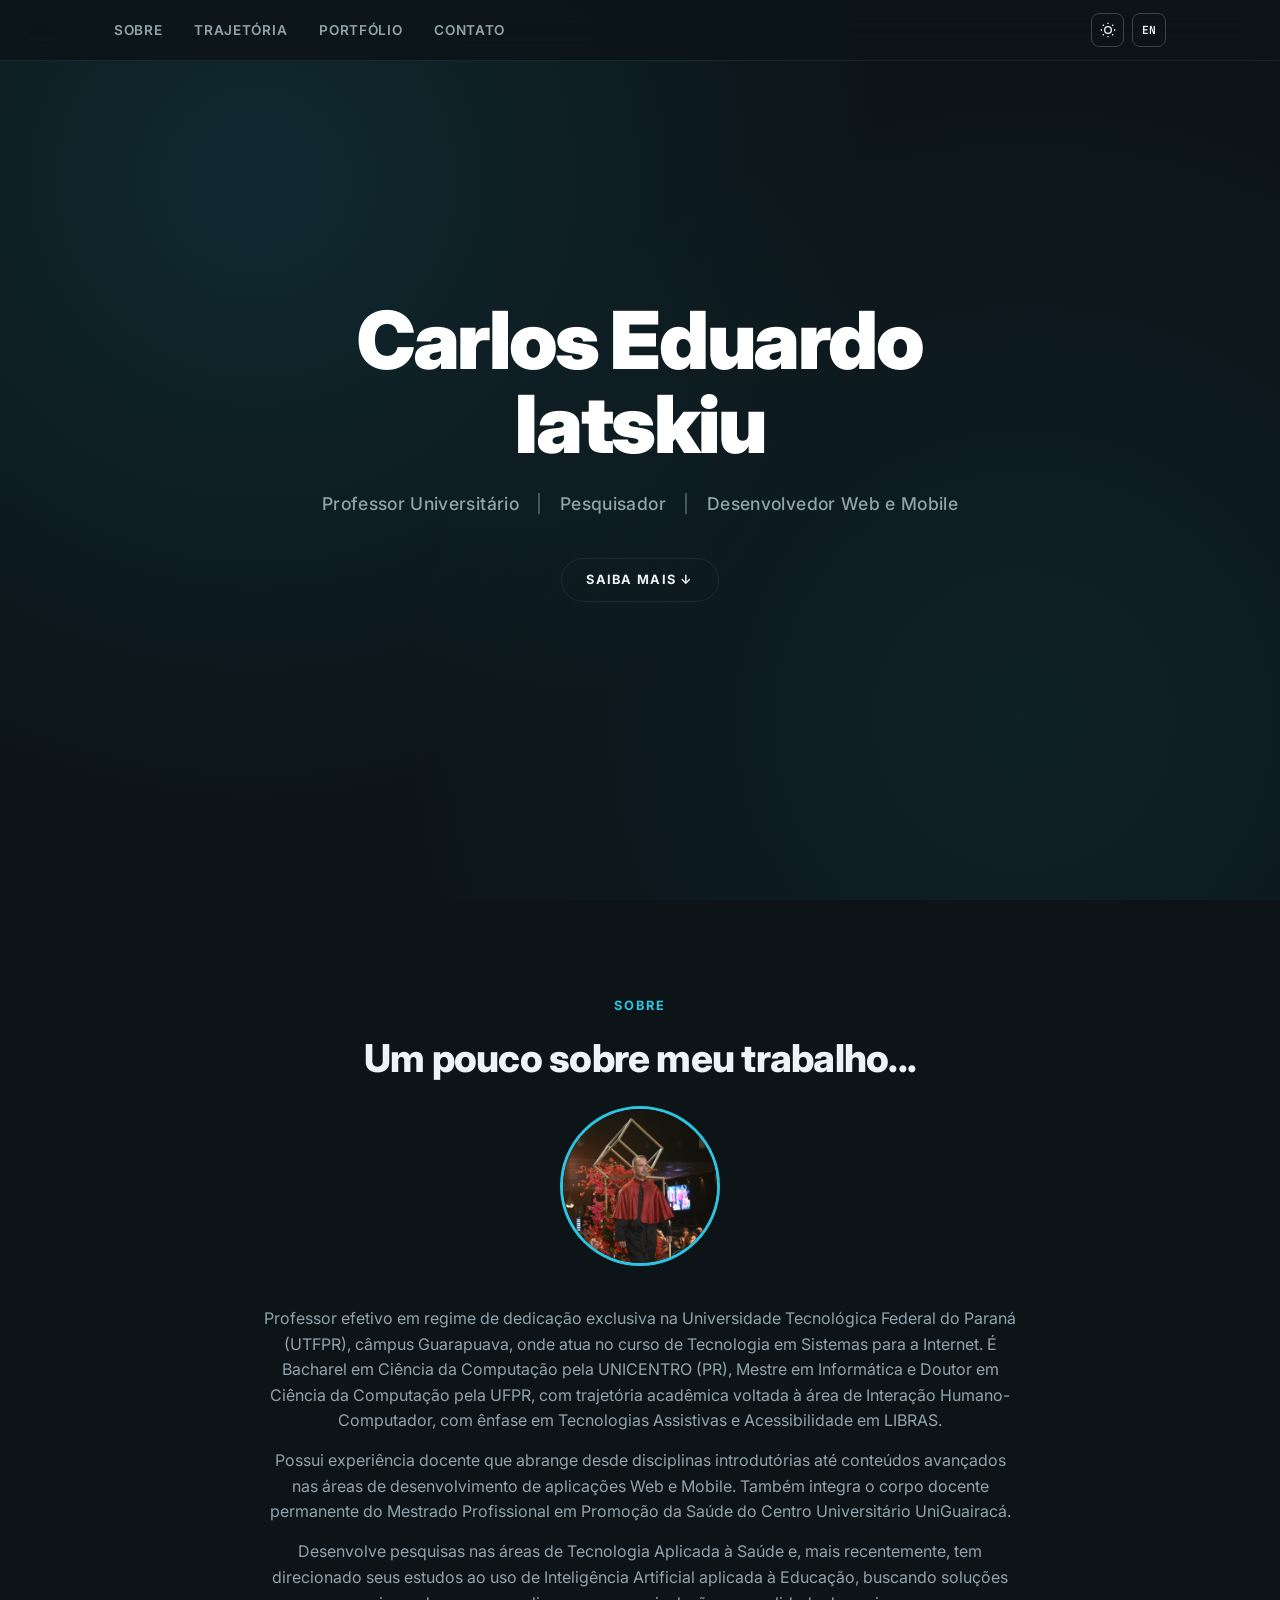
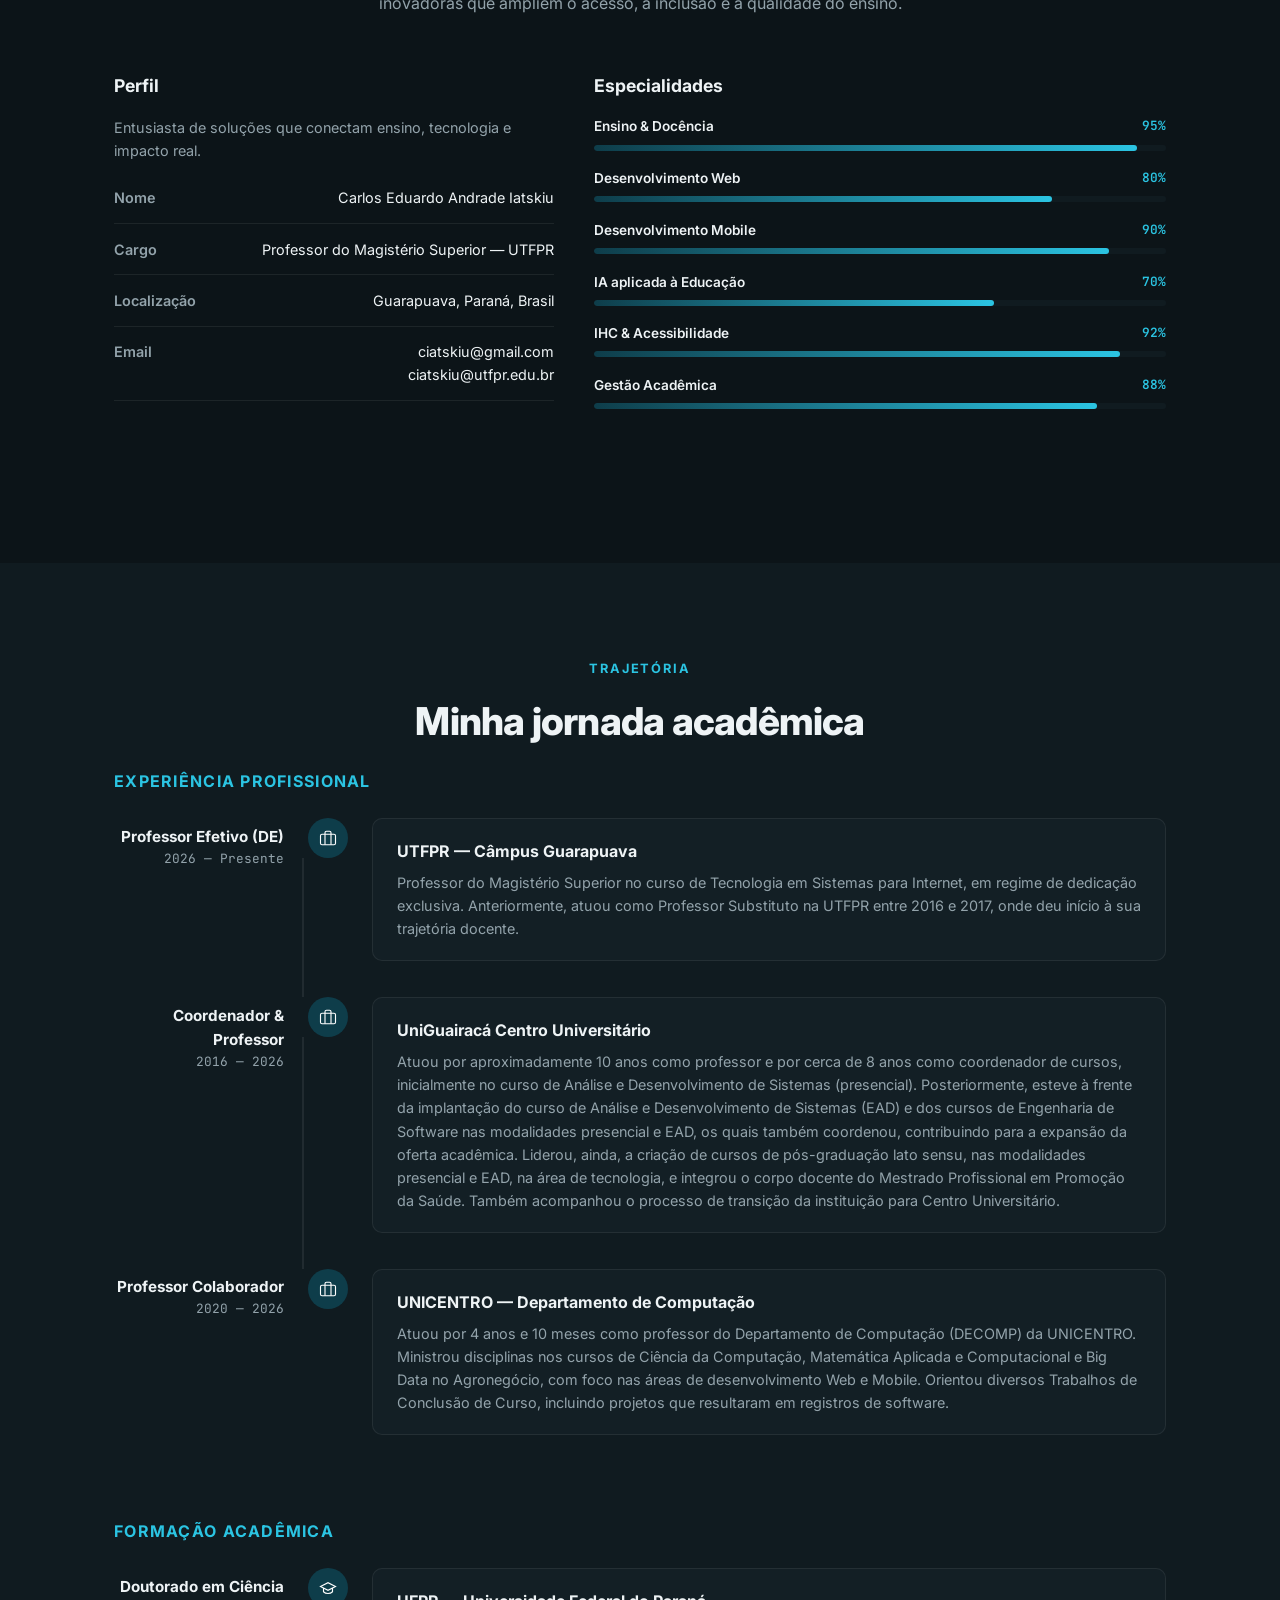
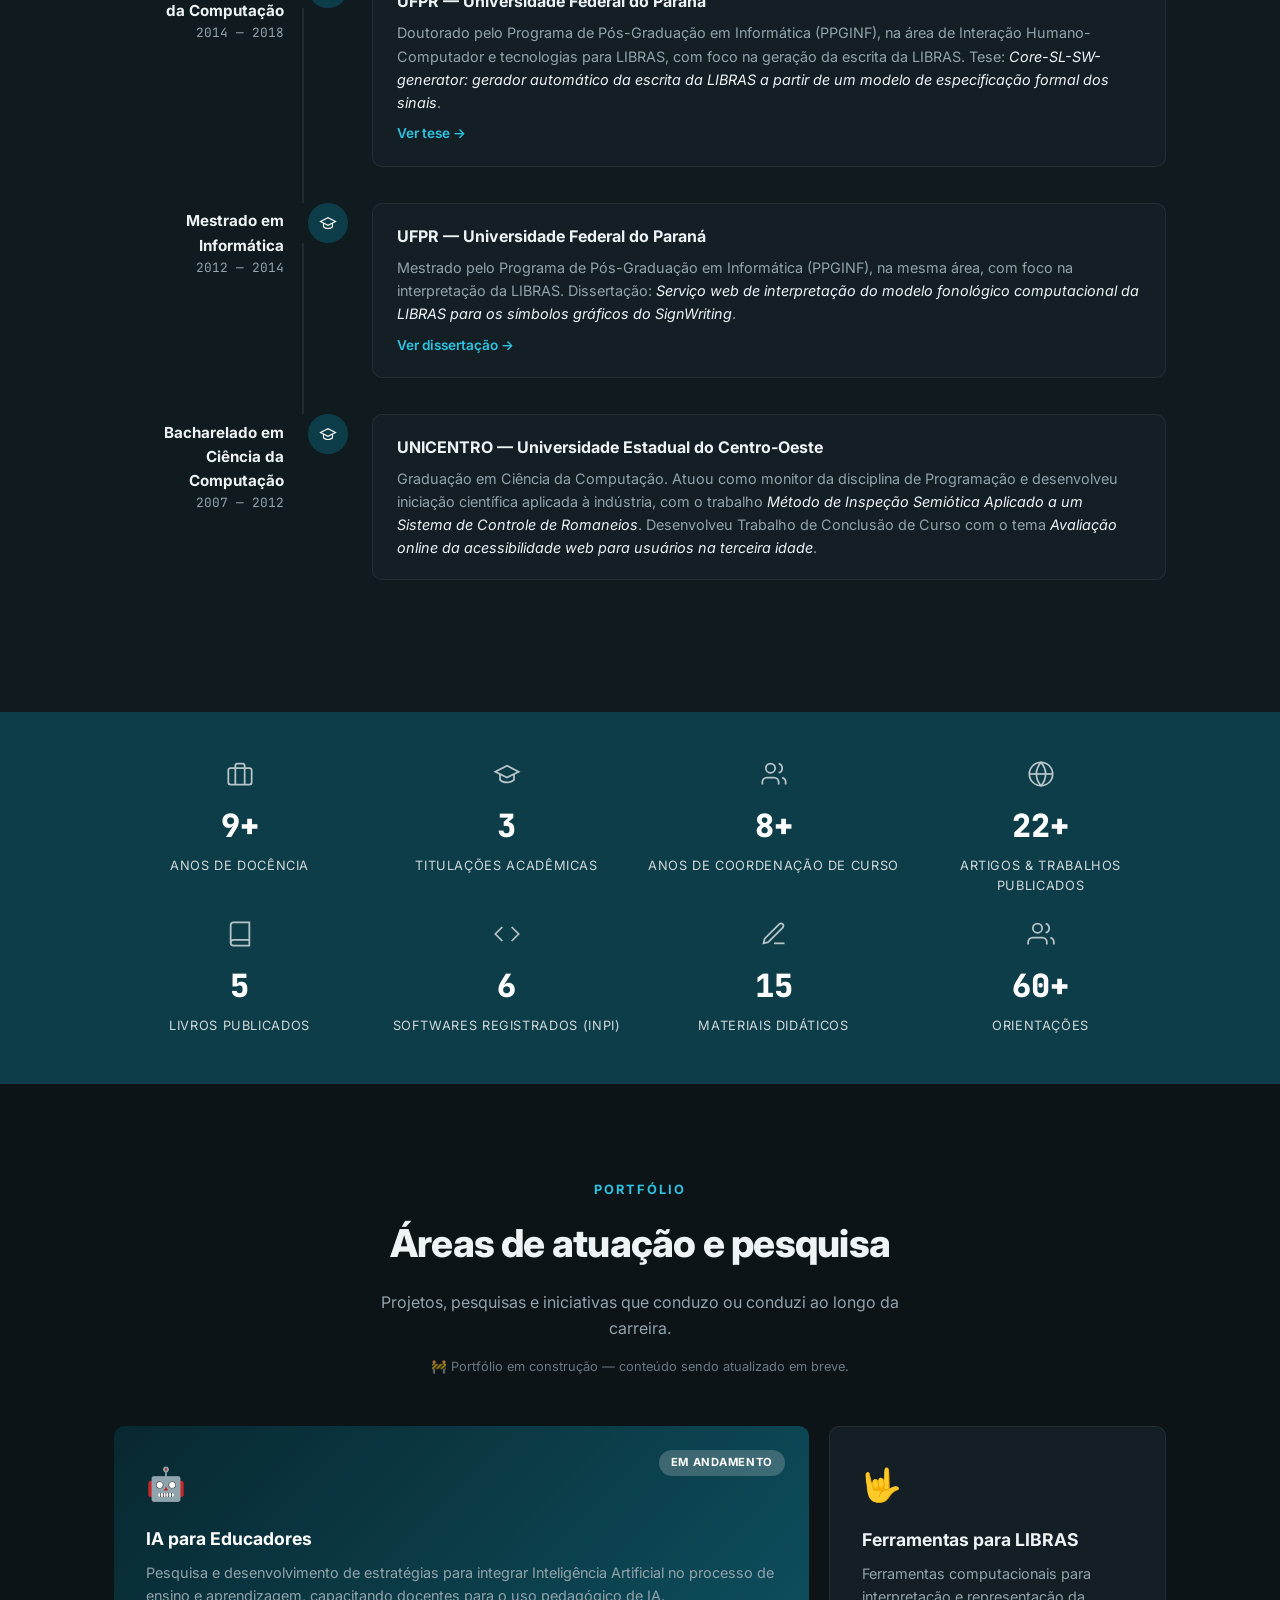
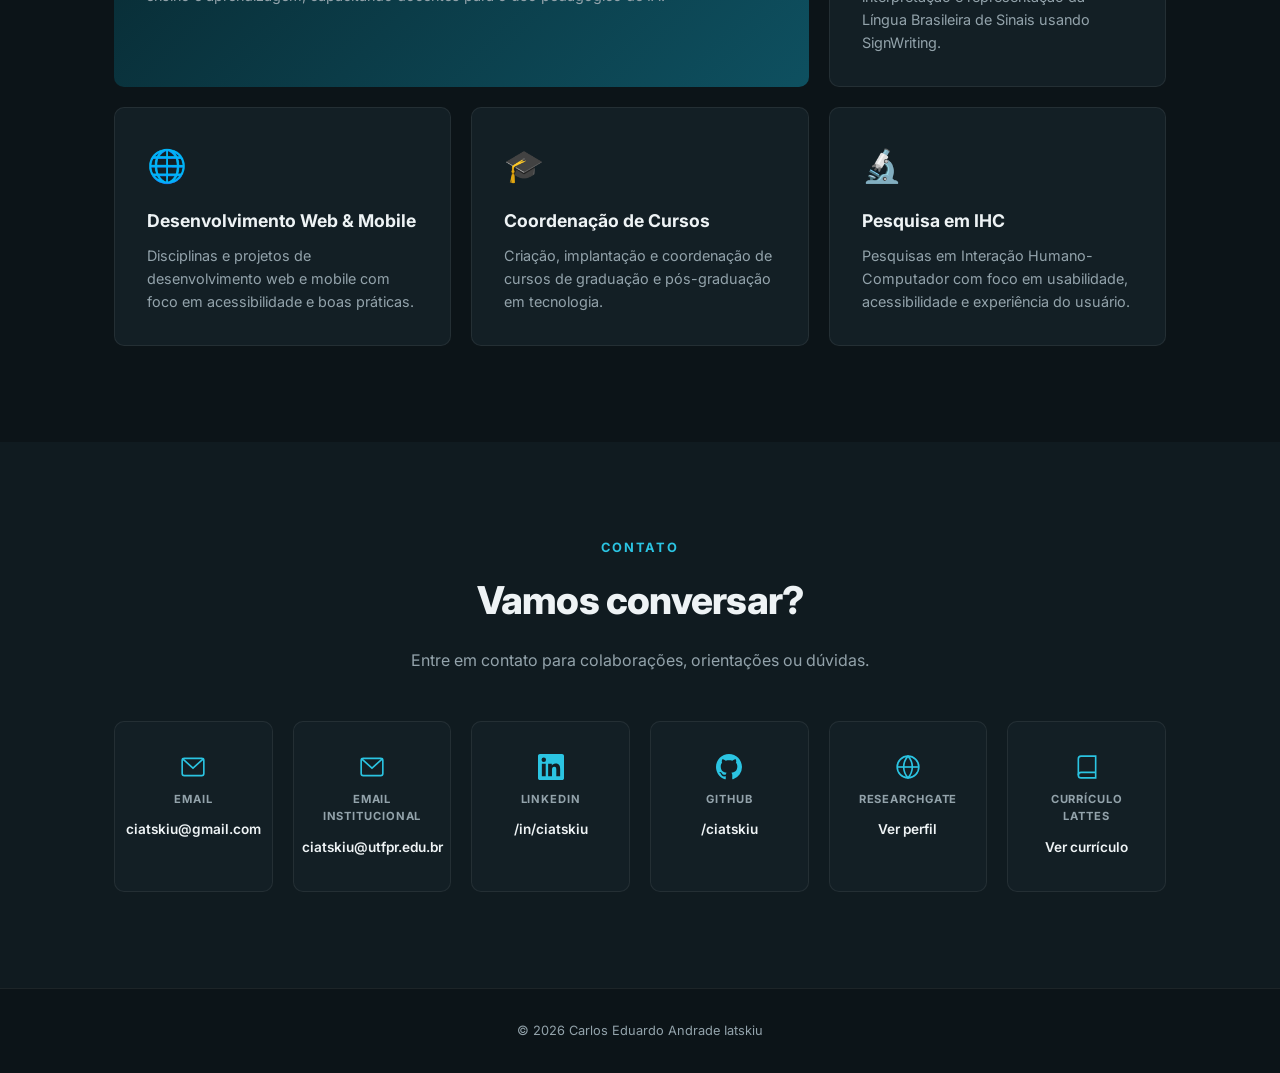
==== index.html @ 7c03c1c4 "v1: site pessoal - primeira versão" ====
<!DOCTYPE html>
<html lang="pt-BR">
<head>
  <meta charset="UTF-8">
  <meta name="viewport" content="width=device-width, initial-scale=1.0">
  <title>Carlos Eduardo Iatskiu — Professor &amp; Pesquisador</title>
  <meta name="description" content="Professor na UTFPR-Guarapuava. Pesquisador em IHC, IA para Educação e tecnologias para LIBRAS.">
  <link rel="icon" type="image/svg+xml" href="img/favicon.svg">
  <link rel="stylesheet" href="css/style.css">
  <link rel="preconnect" href="https://fonts.googleapis.com">
  <link rel="preconnect" href="https://fonts.gstatic.com" crossorigin>
  <link href="https://fonts.googleapis.com/css2?family=Inter:wght@400;500;600;700;800;900&family=JetBrains+Mono:wght@400;500;600&display=swap" rel="stylesheet">
</head>
<body>
  <!-- Header -->
  <header class="header">
    <nav class="nav container">
      <ul class="nav__menu" id="nav-menu">
        <li><a href="#about" class="nav__link" data-i18n="nav.about">Sobre</a></li>
        <li><a href="#resume" class="nav__link" data-i18n="nav.resume">Trajetória</a></li>
        <li><a href="#portfolio" class="nav__link" data-i18n="nav.portfolio">Portfólio</a></li>
        <li><a href="#contact" class="nav__link" data-i18n="nav.contact">Contato</a></li>
      </ul>
      <div class="nav__actions">
        <button class="btn-icon" id="theme-toggle" aria-label="Alternar tema">
          <svg class="icon icon--sun" viewBox="0 0 24 24" fill="none" stroke="currentColor" stroke-width="2"><circle cx="12" cy="12" r="5"/><line x1="12" y1="1" x2="12" y2="3"/><line x1="12" y1="21" x2="12" y2="23"/><line x1="4.22" y1="4.22" x2="5.64" y2="5.64"/><line x1="18.36" y1="18.36" x2="19.78" y2="19.78"/><line x1="1" y1="12" x2="3" y2="12"/><line x1="21" y1="12" x2="23" y2="12"/><line x1="4.22" y1="19.78" x2="5.64" y2="18.36"/><line x1="18.36" y1="5.64" x2="19.78" y2="4.22"/></svg>
          <svg class="icon icon--moon" viewBox="0 0 24 24" fill="none" stroke="currentColor" stroke-width="2"><path d="M21 12.79A9 9 0 1 1 11.21 3 7 7 0 0 0 21 12.79z"/></svg>
        </button>
        <button class="btn-icon" id="lang-toggle" aria-label="Switch language">
          <span class="lang-label">EN</span>
        </button>
        <button class="btn-icon nav__toggle" id="nav-toggle" aria-label="Menu">
          <svg viewBox="0 0 24 24" fill="none" stroke="currentColor" stroke-width="2"><line x1="3" y1="6" x2="21" y2="6"/><line x1="3" y1="12" x2="21" y2="12"/><line x1="3" y1="18" x2="21" y2="18"/></svg>
        </button>
      </div>
    </nav>
  </header>

  <main>
    <!-- Hero -->
    <section class="hero" id="hero">
      <div class="hero__bg"></div>
      <div class="hero__content">
        <h1 class="hero__name">Carlos Eduardo<br>Iatskiu</h1>
        <p class="hero__role">
          <span data-i18n="hero.role1">Professor Universitário</span>
          <span class="hero__sep">|</span>
          <span data-i18n="hero.role2">Pesquisador</span>
          <span class="hero__sep">|</span>
          <span data-i18n="hero.role3">Desenvolvedor Web e Mobile</span>
        </p>
        <a href="#about" class="hero__scroll" data-i18n="hero.scroll">Saiba mais ↓</a>
      </div>
    </section>

    <!-- About -->
    <section class="section" id="about">
      <div class="container">
        <p class="section__eyebrow" data-i18n="about.eyebrow">Sobre</p>
        <h2 class="section__title" data-i18n="about.title">Um pouco sobre meu trabalho...</h2>

        <div class="about__intro">
          <div class="about__avatar">
            <img src="img/perfil.jpeg" alt="Carlos Eduardo Iatskiu">
          </div>
          <div class="about__intro-text">
            <p data-i18n="about.intro">Professor efetivo com dedicação exclusiva na UTFPR, câmpus Guarapuava, lotado no curso de Tecnologia em Sistemas para a Internet. Bacharel em Ciência da Computação pela UNICENTRO (PR), Mestre em Informática e Doutor em Ciência da Computação pela UFPR, com pesquisa em Interação Humano-Computador e foco em Tecnologias Assistivas e Acessibilidade em LIBRAS.</p>
            <p data-i18n="about.intro2">Atua como docente em disciplinas do básico ao avançado na área de Desenvolvimento de Aplicações Web e Mobile, e é professor permanente do Mestrado Profissional em Promoção da Saúde do Centro Universitário UniGuairacá.</p>
            <p data-i18n="about.intro3">Tem forte atuação em pesquisa nas áreas de Tecnologia Aplicada à Saúde e, atualmente, no uso de Inteligência Artificial aplicada à Educação.</p>
          </div>
        </div>

        <div class="about__grid">
          <div class="profile-card">
            <h3 data-i18n="about.profile_title">Perfil</h3>
            <p class="profile-card__tagline" data-i18n="about.profile_tagline">Professor por vocação, pesquisador por curiosidade.</p>
            <dl class="profile-list">
              <div class="profile-list__row">
                <dt data-i18n="about.label_name">Nome</dt>
                <dd>Carlos Eduardo Andrade Iatskiu</dd>
              </div>
              <div class="profile-list__row">
                <dt data-i18n="about.label_role">Cargo</dt>
                <dd data-i18n="about.value_role">Professor do Magistério Superior — UTFPR</dd>
              </div>
              <div class="profile-list__row">
                <dt data-i18n="about.label_location">Localização</dt>
                <dd>Guarapuava, Paraná, Brasil</dd>
              </div>
              <div class="profile-list__row">
                <dt data-i18n="about.label_email">Email</dt>
                <dd>ciatskiu@gmail.com<br>ciatskiu@utfpr.edu.br</dd>
              </div>
            </dl>
          </div>

          <div class="skills-card">
            <h3 data-i18n="about.skills_title">Especialidades</h3>
            <div class="skill-bar">
              <div class="skill-bar__head"><span data-i18n="about.skill1">Ensino & Docência</span><span>95%</span></div>
              <div class="skill-bar__track"><div class="skill-bar__fill" style="--pct:95%"></div></div>
            </div>
            <div class="skill-bar">
              <div class="skill-bar__head"><span data-i18n="about.skill2">Desenvolvimento Web</span><span>80%</span></div>
              <div class="skill-bar__track"><div class="skill-bar__fill" style="--pct:80%"></div></div>
            </div>
            <div class="skill-bar">
              <div class="skill-bar__head"><span data-i18n="about.skill3">Desenvolvimento Mobile</span><span>90%</span></div>
              <div class="skill-bar__track"><div class="skill-bar__fill" style="--pct:90%"></div></div>
            </div>
            <div class="skill-bar">
              <div class="skill-bar__head"><span data-i18n="about.skill4">IA aplicada à Educação</span><span>70%</span></div>
              <div class="skill-bar__track"><div class="skill-bar__fill" style="--pct:70%"></div></div>
            </div>
            <div class="skill-bar">
              <div class="skill-bar__head"><span data-i18n="about.skill5">IHC & Acessibilidade</span><span>92%</span></div>
              <div class="skill-bar__track"><div class="skill-bar__fill" style="--pct:92%"></div></div>
            </div>
            <div class="skill-bar">
              <div class="skill-bar__head"><span data-i18n="about.skill6">Gestão Acadêmica</span><span>88%</span></div>
              <div class="skill-bar__track"><div class="skill-bar__fill" style="--pct:88%"></div></div>
            </div>
          </div>
        </div>
      </div>
    </section>

    <!-- Resume / Timeline -->
    <section class="section section--alt" id="resume">
      <div class="container">
        <p class="section__eyebrow" data-i18n="resume.eyebrow">Trajetória</p>
        <h2 class="section__title" data-i18n="resume.title">Minha jornada acadêmica</h2>

        <h3 class="timeline-group__title" data-i18n="resume.experience_title">Experiência Profissional</h3>
        <div class="timeline">
          <div class="timeline__item">
            <div class="timeline__date">
              <strong data-i18n="resume.exp1_role">Professor Efetivo (DE)</strong>
              <span>2026 — <span data-i18n="resume.present">Presente</span></span>
            </div>
            <div class="timeline__icon">
              <svg viewBox="0 0 24 24" fill="none" stroke="currentColor" stroke-width="1.5"><rect x="2" y="7" width="20" height="14" rx="2"/><path d="M16 21V5a2 2 0 0 0-2-2h-4a2 2 0 0 0-2 2v16"/></svg>
            </div>
            <div class="timeline__content">
              <h4 data-i18n="resume.exp1_place">UTFPR — Câmpus Guarapuava</h4>
              <p data-i18n="resume.exp1_desc">Professor do Magistério Superior no curso de Tecnologia em Sistemas para Internet, em dedicação exclusiva.</p>
            </div>
          </div>

          <div class="timeline__item">
            <div class="timeline__date">
              <strong data-i18n="resume.exp2_role">Coordenador & Professor</strong>
              <span>2016 — 2026</span>
            </div>
            <div class="timeline__icon">
              <svg viewBox="0 0 24 24" fill="none" stroke="currentColor" stroke-width="1.5"><rect x="2" y="7" width="20" height="14" rx="2"/><path d="M16 21V5a2 2 0 0 0-2-2h-4a2 2 0 0 0-2 2v16"/></svg>
            </div>
            <div class="timeline__content">
              <h4 data-i18n="resume.exp2_place">UniGuairacá Centro Universitário</h4>
              <p data-i18n="resume.exp2_desc">Quase 10 anos como professor e cerca de 8 anos como coordenador dos cursos de Análise e Desenvolvimento de Sistemas e Engenharia de Software. Liderou a criação de cursos de pós-graduação lato sensu e acompanhou a transição da instituição para Centro Universitário.</p>
            </div>
          </div>

          <div class="timeline__item">
            <div class="timeline__date">
              <strong data-i18n="resume.exp3_role">Professor Colaborador</strong>
              <span>2020 — 2026</span>
            </div>
            <div class="timeline__icon">
              <svg viewBox="0 0 24 24" fill="none" stroke="currentColor" stroke-width="1.5"><rect x="2" y="7" width="20" height="14" rx="2"/><path d="M16 21V5a2 2 0 0 0-2-2h-4a2 2 0 0 0-2 2v16"/></svg>
            </div>
            <div class="timeline__content">
              <h4 data-i18n="resume.exp3_place">UNICENTRO — Dept. de Computação</h4>
              <p data-i18n="resume.exp3_desc">4 anos e 10 meses como professor na mesma instituição onde se formou em Ciência da Computação, contribuindo para a formação de novos profissionais.</p>
            </div>
          </div>
        </div>

        <h3 class="timeline-group__title" data-i18n="resume.education_title">Formação Acadêmica</h3>
        <div class="timeline">
          <div class="timeline__item">
            <div class="timeline__date">
              <strong data-i18n="resume.edu1_role">Doutorado em Ciência da Computação</strong>
              <span>2014 — 2018</span>
            </div>
            <div class="timeline__icon">
              <svg viewBox="0 0 24 24" fill="none" stroke="currentColor" stroke-width="1.5"><path d="M22 10L12 5 2 10l10 5 10-5z"/><path d="M6 12v5c3 3 9 3 12 0v-5"/></svg>
            </div>
            <div class="timeline__content">
              <h4>UFPR — Universidade Federal do Paraná</h4>
              <p data-i18n="resume.edu1_desc">Doutorado pelo Programa de Pós-Graduação em Informática (PPGINF), na área de Interação Humano-Computador e tecnologias para LIBRAS, com foco na geração da escrita da LIBRAS. Tese: <em>Core-SL-SW-generator: gerador automático da escrita da LIBRAS a partir de um modelo de especificação formal dos sinais</em>.</p>
              <a href="https://acervodigital.ufpr.br/handle/1884/59384" target="_blank" rel="noopener" class="timeline__link" data-i18n="resume.edu1_link">Ver tese →</a>
            </div>
          </div>

          <div class="timeline__item">
            <div class="timeline__date">
              <strong data-i18n="resume.edu2_role">Mestrado em Informática</strong>
              <span>2012 — 2014</span>
            </div>
            <div class="timeline__icon">
              <svg viewBox="0 0 24 24" fill="none" stroke="currentColor" stroke-width="1.5"><path d="M22 10L12 5 2 10l10 5 10-5z"/><path d="M6 12v5c3 3 9 3 12 0v-5"/></svg>
            </div>
            <div class="timeline__content">
              <h4>UFPR — Universidade Federal do Paraná</h4>
              <p data-i18n="resume.edu2_desc">Mestrado pelo Programa de Pós-Graduação em Informática (PPGINF), na mesma área, com foco na interpretação da LIBRAS. Dissertação: <em>Serviço web de interpretação do modelo fonológico computacional da LIBRAS para os símbolos gráficos do SignWriting</em>.</p>
              <a href="https://acervodigital.ufpr.br/xmlui/handle/1884/35199" target="_blank" rel="noopener" class="timeline__link" data-i18n="resume.edu2_link">Ver dissertação →</a>
            </div>
          </div>

          <div class="timeline__item">
            <div class="timeline__date">
              <strong data-i18n="resume.edu3_role">Bacharelado em Ciência da Computação</strong>
              <span>2007 — 2012</span>
            </div>
            <div class="timeline__icon">
              <svg viewBox="0 0 24 24" fill="none" stroke="currentColor" stroke-width="1.5"><path d="M22 10L12 5 2 10l10 5 10-5z"/><path d="M6 12v5c3 3 9 3 12 0v-5"/></svg>
            </div>
            <div class="timeline__content">
              <h4>UNICENTRO — Universidade Estadual do Centro-Oeste</h4>
              <p data-i18n="resume.edu3_desc">Graduação em Ciência da Computação. Atuou como monitor da disciplina de Programação e desenvolveu iniciação científica aplicada à indústria, com o trabalho <em>Método de Inspeção Semiótica Aplicado a um Sistema de Controle de Romaneios</em>. Desenvolveu Trabalho de Conclusão de Curso com o tema <em>Avaliação online da acessibilidade web para usuários na terceira idade</em>.</p>
            </div>
          </div>
        </div>
      </div>
    </section>

    <!-- Stats band -->
    <section class="stats">
      <div class="container stats__grid">
        <div class="stat">
          <svg viewBox="0 0 24 24" fill="none" stroke="currentColor" stroke-width="1.5"><rect x="2" y="7" width="20" height="14" rx="2"/><path d="M16 21V5a2 2 0 0 0-2-2h-4a2 2 0 0 0-2 2v16"/></svg>
          <span class="stat__num">9+</span>
          <span class="stat__label" data-i18n="stats.years">Anos de docência</span>
        </div>
        <div class="stat">
          <svg viewBox="0 0 24 24" fill="none" stroke="currentColor" stroke-width="1.5"><path d="M22 10L12 5 2 10l10 5 10-5z"/><path d="M6 12v5c3 3 9 3 12 0v-5"/></svg>
          <span class="stat__num">3</span>
          <span class="stat__label" data-i18n="stats.degrees">Titulações acadêmicas</span>
        </div>
        <div class="stat">
          <svg viewBox="0 0 24 24" fill="none" stroke="currentColor" stroke-width="1.5"><path d="M16 21v-2a4 4 0 0 0-4-4H6a4 4 0 0 0-4 4v2"/><circle cx="9" cy="7" r="4"/><path d="M22 21v-2a4 4 0 0 0-3-3.87M16 3.13a4 4 0 0 1 0 7.75"/></svg>
          <span class="stat__num">8+</span>
          <span class="stat__label" data-i18n="stats.coordination">Anos de coordenação de curso</span>
        </div>
        <div class="stat">
          <svg viewBox="0 0 24 24" fill="none" stroke="currentColor" stroke-width="1.5"><circle cx="12" cy="12" r="10"/><line x1="2" y1="12" x2="22" y2="12"/><path d="M12 2a15.3 15.3 0 0 1 4 10 15.3 15.3 0 0 1-4 10 15.3 15.3 0 0 1-4-10 15.3 15.3 0 0 1 4-10z"/></svg>
          <span class="stat__num">22+</span>
          <span class="stat__label" data-i18n="stats.publications">Artigos &amp; trabalhos publicados</span>
        </div>
        <div class="stat">
          <svg viewBox="0 0 24 24" fill="none" stroke="currentColor" stroke-width="1.5"><path d="M4 19.5A2.5 2.5 0 0 1 6.5 17H20"/><path d="M6.5 2H20v20H6.5A2.5 2.5 0 0 1 4 19.5v-15A2.5 2.5 0 0 1 6.5 2z"/></svg>
          <span class="stat__num">5</span>
          <span class="stat__label" data-i18n="stats.books">Livros publicados</span>
        </div>
        <div class="stat">
          <svg viewBox="0 0 24 24" fill="none" stroke="currentColor" stroke-width="1.5"><polyline points="16 18 22 12 16 6"/><polyline points="8 6 2 12 8 18"/></svg>
          <span class="stat__num">6</span>
          <span class="stat__label" data-i18n="stats.software">Softwares registrados (INPI)</span>
        </div>
        <div class="stat">
          <svg viewBox="0 0 24 24" fill="none" stroke="currentColor" stroke-width="1.5"><path d="M12 20h9"/><path d="M16.5 3.5a2.121 2.121 0 0 1 3 3L7 19l-4 1 1-4L16.5 3.5z"/></svg>
          <span class="stat__num">15</span>
          <span class="stat__label" data-i18n="stats.didactic">Materiais didáticos</span>
        </div>
        <div class="stat">
          <svg viewBox="0 0 24 24" fill="none" stroke="currentColor" stroke-width="1.5"><path d="M17 21v-2a4 4 0 0 0-4-4H5a4 4 0 0 0-4 4v2"/><circle cx="9" cy="7" r="4"/><path d="M23 21v-2a4 4 0 0 0-3-3.87"/><path d="M16 3.13a4 4 0 0 1 0 7.75"/></svg>
          <span class="stat__num">60+</span>
          <span class="stat__label" data-i18n="stats.advising">Orientações</span>
        </div>
      </div>
    </section>

    <!-- Portfolio -->
    <section class="section" id="portfolio">
      <div class="container">
        <p class="section__eyebrow" data-i18n="portfolio.eyebrow">Portfólio</p>
        <h2 class="section__title" data-i18n="portfolio.title">Áreas de atuação e pesquisa</h2>
        <p class="section__subtitle" data-i18n="portfolio.subtitle">Projetos, pesquisas e iniciativas que conduzo ou conduzi ao longo da carreira.</p>
        <p class="portfolio__wip" data-i18n="portfolio.wip">🚧 Portfólio em construção — conteúdo sendo atualizado em breve.</p>

        <div class="projects">
          <article class="project-card project-card--featured">
            <div class="project-card__icon">🤖</div>
            <span class="project-card__badge" data-i18n="portfolio.badge_new">Em andamento</span>
            <h3 data-i18n="portfolio.p1_title">IA para Educadores</h3>
            <p data-i18n="portfolio.p1_desc">Pesquisa e desenvolvimento de estratégias para integrar Inteligência Artificial no processo de ensino e aprendizagem, capacitando docentes para o uso pedagógico de IA.</p>
          </article>

          <article class="project-card">
            <div class="project-card__icon">🤟</div>
            <h3 data-i18n="portfolio.p2_title">Ferramentas para LIBRAS</h3>
            <p data-i18n="portfolio.p2_desc">Ferramentas computacionais para interpretação e representação da Língua Brasileira de Sinais usando SignWriting.</p>
          </article>

          <article class="project-card">
            <div class="project-card__icon">🌐</div>
            <h3 data-i18n="portfolio.p3_title">Desenvolvimento Web & Mobile</h3>
            <p data-i18n="portfolio.p3_desc">Disciplinas e projetos de desenvolvimento web e mobile com foco em acessibilidade e boas práticas.</p>
          </article>

          <article class="project-card">
            <div class="project-card__icon">🎓</div>
            <h3 data-i18n="portfolio.p4_title">Coordenação de Cursos</h3>
            <p data-i18n="portfolio.p4_desc">Criação, implantação e coordenação de cursos de graduação e pós-graduação em tecnologia.</p>
          </article>

          <article class="project-card">
            <div class="project-card__icon">🔬</div>
            <h3 data-i18n="portfolio.p5_title">Pesquisa em IHC</h3>
            <p data-i18n="portfolio.p5_desc">Pesquisas em Interação Humano-Computador com foco em usabilidade, acessibilidade e experiência do usuário.</p>
          </article>
        </div>
      </div>
    </section>

    <!-- Contact -->
    <section class="section section--alt" id="contact">
      <div class="container">
        <p class="section__eyebrow" data-i18n="contact.eyebrow">Contato</p>
        <h2 class="section__title" data-i18n="contact.title">Vamos conversar?</h2>
        <p class="section__subtitle" data-i18n="contact.subtitle">Entre em contato para colaborações, orientações ou dúvidas.</p>

        <div class="contact-grid">
          <a href="mailto:ciatskiu@gmail.com" class="contact-card">
            <svg viewBox="0 0 24 24" fill="none" stroke="currentColor" stroke-width="1.5"><rect x="2" y="4" width="20" height="16" rx="2"/><polyline points="22,4 12,13 2,4"/></svg>
            <span class="contact-card__label">Email</span>
            <span class="contact-card__value">ciatskiu@gmail.com</span>
          </a>

          <a href="mailto:ciatskiu@utfpr.edu.br" class="contact-card">
            <svg viewBox="0 0 24 24" fill="none" stroke="currentColor" stroke-width="1.5"><rect x="2" y="4" width="20" height="16" rx="2"/><polyline points="22,4 12,13 2,4"/></svg>
            <span class="contact-card__label" data-i18n="contact.email_inst">Email Institucional</span>
            <span class="contact-card__value">ciatskiu@utfpr.edu.br</span>
          </a>

          <a href="https://www.linkedin.com/in/ciatskiu" target="_blank" rel="noopener" class="contact-card">
            <svg viewBox="0 0 24 24" fill="currentColor"><path d="M20.447 20.452h-3.554v-5.569c0-1.328-.027-3.037-1.852-3.037-1.853 0-2.136 1.445-2.136 2.939v5.667H9.351V9h3.414v1.561h.046c.477-.9 1.637-1.85 3.37-1.85 3.601 0 4.267 2.37 4.267 5.455v6.286zM5.337 7.433a2.062 2.062 0 01-2.063-2.065 2.064 2.064 0 112.063 2.065zm1.782 13.019H3.555V9h3.564v11.452zM22.225 0H1.771C.792 0 0 .774 0 1.729v20.542C0 23.227.792 24 1.771 24h20.451C23.2 24 24 23.227 24 22.271V1.729C24 .774 23.2 0 22.222 0h.003z"/></svg>
            <span class="contact-card__label">LinkedIn</span>
            <span class="contact-card__value">/in/ciatskiu</span>
          </a>

          <a href="https://github.com/ciatskiu" target="_blank" rel="noopener" class="contact-card">
            <svg viewBox="0 0 24 24" fill="currentColor"><path d="M12 0C5.37 0 0 5.37 0 12c0 5.31 3.435 9.795 8.205 11.385.6.105.825-.255.825-.57 0-.285-.015-1.23-.015-2.235-3.015.555-3.795-.735-4.035-1.41-.135-.345-.72-1.41-1.23-1.695-.42-.225-1.02-.78-.015-.795.945-.015 1.62.87 1.845 1.23 1.08 1.815 2.805 1.305 3.495.99.105-.78.42-1.305.765-1.605-2.67-.3-5.46-1.335-5.46-5.925 0-1.305.465-2.385 1.23-3.225-.12-.3-.54-1.53.12-3.18 0 0 1.005-.315 3.3 1.23.96-.27 1.98-.405 3-.405s2.04.135 3 .405c2.295-1.56 3.3-1.23 3.3-1.23.66 1.65.24 2.88.12 3.18.765.84 1.23 1.905 1.23 3.225 0 4.605-2.805 5.625-5.475 5.925.435.375.81 1.095.81 2.22 0 1.605-.015 2.895-.015 3.3 0 .315.225.69.825.57A12.02 12.02 0 0 0 24 12c0-6.63-5.37-12-12-12z"/></svg>
            <span class="contact-card__label">GitHub</span>
            <span class="contact-card__value">/ciatskiu</span>
          </a>

          <a href="https://www.researchgate.net/profile/Carlos-Eduardo-Andrade-Iatskiu" target="_blank" rel="noopener" class="contact-card">
            <svg viewBox="0 0 24 24" fill="none" stroke="currentColor" stroke-width="1.5"><circle cx="12" cy="12" r="10"/><line x1="2" y1="12" x2="22" y2="12"/><path d="M12 2a15.3 15.3 0 0 1 4 10 15.3 15.3 0 0 1-4 10 15.3 15.3 0 0 1-4-10 15.3 15.3 0 0 1 4-10z"/></svg>
            <span class="contact-card__label">ResearchGate</span>
            <span class="contact-card__value" data-i18n="contact.rg_value">Ver perfil</span>
          </a>

          <a href="http://lattes.cnpq.br/7482735124269758" target="_blank" rel="noopener" class="contact-card">
            <svg viewBox="0 0 24 24" fill="none" stroke="currentColor" stroke-width="1.5"><path d="M4 19.5A2.5 2.5 0 0 1 6.5 17H20"/><path d="M6.5 2H20v20H6.5A2.5 2.5 0 0 1 4 19.5v-15A2.5 2.5 0 0 1 6.5 2z"/></svg>
            <span class="contact-card__label" data-i18n="contact.lattes">Currículo Lattes</span>
            <span class="contact-card__value" data-i18n="contact.lattes_value">Ver currículo</span>
          </a>
        </div>
      </div>
    </section>
  </main>

  <footer class="footer">
    <div class="container">
      <p>&copy; 2026 Carlos Eduardo Andrade Iatskiu</p>
    </div>
  </footer>

  <script src="js/i18n.js"></script>
  <script src="js/main.js"></script>
</body>
</html>
---- css/style.css ----
/* ===== Custom Properties ===== */
:root {
  --bg: #ffffff;
  --bg-alt: #f4f5f7;
  --text: #102a36;
  --text-secondary: #5b6670;
  --accent: #1aa6c1;
  --accent-dark: #0e3d4a;
  --card-bg: #ffffff;
  --card-border: rgba(16, 42, 54, 0.08);
  --shadow: 0 1px 2px rgba(16, 42, 54, 0.04);
  --shadow-lg: 0 12px 30px rgba(16, 42, 54, 0.08);
  --header-bg: rgba(255, 255, 255, 0.85);
  --radius: 10px;
  --transition: 0.3s cubic-bezier(0.4, 0, 0.2, 1);
  --font: 'Inter', system-ui, -apple-system, sans-serif;
  --mono: 'JetBrains Mono', monospace;
}

[data-theme="dark"] {
  --bg: #0c1418;
  --bg-alt: #101b20;
  --text: #eef3f5;
  --text-secondary: #93a3ab;
  --accent: #2bc4e2;
  --accent-dark: #0e3d4a;
  --card-bg: #131f25;
  --card-border: rgba(255, 255, 255, 0.07);
  --shadow: 0 1px 2px rgba(0, 0, 0, 0.3);
  --shadow-lg: 0 12px 30px rgba(0, 0, 0, 0.4);
  --header-bg: rgba(12, 20, 24, 0.85);
}

/* ===== Reset ===== */
*, *::before, *::after { box-sizing: border-box; margin: 0; padding: 0; }
html { scroll-behavior: smooth; scroll-padding-top: 4rem; }

body {
  font-family: var(--font);
  background: var(--bg);
  color: var(--text);
  line-height: 1.6;
  transition: background var(--transition), color var(--transition);
  -webkit-font-smoothing: antialiased;
}

a { color: var(--accent); text-decoration: none; transition: color var(--transition); }

.container { max-width: 1100px; margin: 0 auto; padding: 0 1.5rem; }

.section { padding: 6rem 0; }
.section--alt { background: var(--bg-alt); }

.section__eyebrow {
  color: var(--accent);
  font-weight: 700;
  font-size: 0.8rem;
  text-transform: uppercase;
  letter-spacing: 0.15em;
  text-align: center;
  margin-bottom: 0.75rem;
}

.section__title {
  font-size: clamp(1.75rem, 3vw, 2.5rem);
  font-weight: 800;
  letter-spacing: -0.02em;
  text-align: center;
  max-width: 700px;
  margin: 0 auto 1rem;
}

.section__subtitle {
  text-align: center;
  color: var(--text-secondary);
  max-width: 560px;
  margin: 0 auto 3rem;
}

.portfolio__wip {
  text-align: center;
  font-size: 0.8rem;
  color: var(--text-secondary);
  opacity: 0.7;
  margin-top: -2rem;
  margin-bottom: 3rem;
}

/* ===== Header ===== */
.header {
  position: fixed;
  top: 0;
  left: 0;
  width: 100%;
  z-index: 100;
  background: var(--header-bg);
  backdrop-filter: blur(16px);
  -webkit-backdrop-filter: blur(16px);
  border-bottom: 1px solid var(--card-border);
}

.nav {
  display: flex;
  align-items: center;
  justify-content: space-between;
  height: 3.75rem;
}

.nav__logo {
  font-weight: 800;
  font-size: 1.1rem;
  color: var(--text);
  font-family: var(--mono);
  letter-spacing: 0.05em;
}

.nav__menu {
  display: flex;
  list-style: none;
  gap: 2rem;
}

.nav__link {
  color: var(--text-secondary);
  font-size: 0.85rem;
  font-weight: 600;
  text-transform: uppercase;
  letter-spacing: 0.05em;
  transition: color var(--transition);
}
.nav__link:hover { color: var(--accent); }

.nav__actions { display: flex; align-items: center; gap: 0.5rem; }

.btn-icon {
  background: none;
  border: 1px solid var(--card-border);
  color: var(--text-secondary);
  width: 2.1rem;
  height: 2.1rem;
  border-radius: 8px;
  display: flex;
  align-items: center;
  justify-content: center;
  cursor: pointer;
  transition: all var(--transition);
}
.btn-icon:hover { background: var(--bg-alt); color: var(--accent); }
.btn-icon svg { width: 16px; height: 16px; }

[data-theme="dark"] .btn-icon { color: #eef3f5; border-color: rgba(255,255,255,0.2); }
[data-theme="dark"] .btn-icon svg { stroke: #eef3f5; }

.lang-label { font-size: 0.7rem; font-weight: 700; font-family: var(--mono); }

.nav__toggle { display: none; }

.icon--sun { display: none; }
[data-theme="dark"] .icon--sun { display: block; }
[data-theme="dark"] .icon--moon { display: none; }

/* ===== Hero ===== */
.hero {
  position: relative;
  min-height: 100vh;
  display: flex;
  align-items: center;
  justify-content: center;
  overflow: hidden;
}

.hero__bg {
  position: absolute;
  inset: 0;
  background:
    radial-gradient(circle at 20% 20%, rgba(26, 166, 193, 0.15), transparent 50%),
    radial-gradient(circle at 80% 80%, rgba(14, 61, 74, 0.2), transparent 50%),
    linear-gradient(135deg, var(--accent-dark), var(--bg));
  z-index: -1;
}

[data-theme="dark"] .hero__bg {
  background:
    radial-gradient(circle at 20% 20%, rgba(43, 196, 226, 0.12), transparent 50%),
    radial-gradient(circle at 80% 80%, rgba(43, 196, 226, 0.08), transparent 50%),
    var(--bg);
}

.hero__content {
  text-align: center;
  padding: 6rem 1.5rem 3rem;
  max-width: 800px;
}

.hero__eyebrow {
  color: var(--accent);
  font-weight: 700;
  text-transform: uppercase;
  letter-spacing: 0.25em;
  font-size: 0.85rem;
  margin-bottom: 1.25rem;
}

.hero__name {
  font-size: clamp(2.75rem, 7vw, 5rem);
  font-weight: 900;
  letter-spacing: -0.03em;
  line-height: 1.05;
  margin-bottom: 1.5rem;
  color: var(--text);
}

[data-theme="dark"] .hero__name,
.hero__bg ~ .hero__content .hero__name { color: #fff; }

.hero__role {
  font-size: 1.1rem;
  color: rgba(255,255,255,0.85);
  font-weight: 500;
  margin-bottom: 2.5rem;
  letter-spacing: 0.02em;
}

[data-theme="dark"] .hero__role { color: var(--text-secondary); }

.hero__sep { margin: 0 0.75rem; opacity: 0.5; }

.hero__scroll {
  display: inline-block;
  border: 1.5px solid rgba(255,255,255,0.35);
  color: #fff;
  padding: 0.65rem 1.5rem;
  border-radius: 999px;
  font-size: 0.8rem;
  font-weight: 700;
  text-transform: uppercase;
  letter-spacing: 0.1em;
  transition: all var(--transition);
  margin-bottom: 3rem;
}
.hero__scroll:hover { background: rgba(255,255,255,0.1); color: #fff; }

[data-theme="dark"] .hero__scroll { border-color: var(--card-border); color: var(--text); }
[data-theme="dark"] .hero__scroll:hover { background: var(--card-bg); }


/* ===== Buttons ===== */
.btn {
  display: inline-flex;
  align-items: center;
  padding: 0.75rem 1.75rem;
  border-radius: 999px;
  font-weight: 700;
  font-size: 0.85rem;
  text-transform: uppercase;
  letter-spacing: 0.05em;
  transition: all var(--transition);
  border: 1.5px solid transparent;
  cursor: pointer;
}

.btn--primary {
  background: var(--accent-dark);
  color: #fff;
}
.btn--primary:hover { background: var(--accent); color: #fff; }

.btn--outline {
  border-color: var(--card-border);
  color: var(--text);
}
.btn--outline:hover { border-color: var(--accent); color: var(--accent); }

/* ===== About ===== */
.about__intro {
  display: flex;
  flex-direction: column;
  align-items: center;
  gap: 2rem;
  max-width: 760px;
  margin: 0 auto 3.5rem;
  text-align: center;
}

.about__intro-text { display: flex; flex-direction: column; gap: 0.9rem; padding-top: 0.5rem; }

.about__avatar {
  flex-shrink: 0;
  width: 160px;
  height: 160px;
  border-radius: 50%;
  overflow: hidden;
  border: 3px solid var(--accent);
  align-self: center;
}

.about__avatar img {
  width: 100%;
  height: 100%;
  object-fit: cover;
  object-position: center top;
}

.about__intro p { color: var(--text-secondary); }

.about__grid {
  display: grid;
  grid-template-columns: 1fr 1.3fr;
  gap: 2.5rem;
  margin-bottom: 2.5rem;
}

.profile-card h3, .skills-card h3 {
  font-size: 1.1rem;
  font-weight: 700;
  margin-bottom: 1rem;
}

.profile-card__tagline {
  color: var(--text-secondary);
  font-size: 0.9rem;
  margin-bottom: 1.5rem;
}

.profile-list { display: flex; flex-direction: column; gap: 0.85rem; }

.profile-list__row {
  display: flex;
  justify-content: space-between;
  gap: 1rem;
  padding-bottom: 0.85rem;
  border-bottom: 1px solid var(--card-border);
  font-size: 0.9rem;
}

.profile-list__row dt {
  color: var(--text-secondary);
  font-weight: 600;
  white-space: nowrap;
}

.profile-list__row dd { text-align: right; }

.skill-bar { margin-bottom: 1.1rem; }

.skill-bar__head {
  display: flex;
  justify-content: space-between;
  font-size: 0.85rem;
  font-weight: 600;
  margin-bottom: 0.4rem;
}

.skill-bar__head span:last-child {
  color: var(--accent);
  font-family: var(--mono);
  font-size: 0.8rem;
}

.skill-bar__track {
  height: 6px;
  background: var(--bg-alt);
  border-radius: 999px;
  overflow: hidden;
}

.skill-bar__fill {
  height: 100%;
  width: 0;
  background: linear-gradient(90deg, var(--accent-dark), var(--accent));
  border-radius: 999px;
  animation: fillBar 1.2s ease forwards;
  animation-delay: 0.2s;
}

@keyframes fillBar {
  to { width: var(--pct); }
}

.about__cta {
  display: flex;
  justify-content: center;
  gap: 1rem;
  flex-wrap: wrap;
}

/* ===== Timeline ===== */
.timeline-group__title {
  font-size: 1rem;
  font-weight: 700;
  text-transform: uppercase;
  letter-spacing: 0.08em;
  color: var(--accent);
  margin: 3rem 0 1.5rem;
}

.timeline-group__title:first-of-type { margin-top: 0; }

.timeline { display: flex; flex-direction: column; }

.timeline__item {
  display: grid;
  grid-template-columns: 170px 40px 1fr;
  gap: 1.5rem;
  position: relative;
  padding-bottom: 2.25rem;
}

.timeline__item:not(:last-child)::before {
  content: '';
  position: absolute;
  left: 188px;
  top: 40px;
  bottom: 0;
  width: 2px;
  background: var(--card-border);
}

.timeline__date {
  display: flex;
  flex-direction: column;
  text-align: right;
  padding-top: 0.4rem;
}

.timeline__date strong { font-size: 0.95rem; }
.timeline__date span { color: var(--text-secondary); font-size: 0.8rem; font-family: var(--mono); }

.timeline__icon {
  width: 40px;
  height: 40px;
  border-radius: 50%;
  background: var(--accent-dark);
  color: #fff;
  display: flex;
  align-items: center;
  justify-content: center;
  z-index: 1;
}
.timeline__icon svg { width: 18px; height: 18px; }

.timeline__icon--accent { background: var(--accent); }

.timeline__content {
  background: var(--card-bg);
  border: 1px solid var(--card-border);
  border-radius: var(--radius);
  padding: 1.25rem 1.5rem;
}

.timeline__content h4 { font-size: 1rem; font-weight: 700; margin-bottom: 0.4rem; }
.timeline__content p { color: var(--text-secondary); font-size: 0.9rem; }
.timeline__content p em { color: var(--text); font-style: italic; }

.timeline__link {
  display: inline-block;
  margin-top: 0.6rem;
  font-size: 0.85rem;
  font-weight: 600;
  color: var(--accent);
}
.timeline__link:hover { color: var(--accent-light, var(--accent)); }

/* ===== Stats band ===== */
.stats {
  background: var(--accent-dark);
  padding: 3rem 0;
}

.stats__grid {
  display: grid;
  grid-template-columns: repeat(4, 1fr);
  gap: 1.5rem 1rem;
}

.stat {
  display: flex;
  flex-direction: column;
  align-items: center;
  text-align: center;
  color: #fff;
}

.stat svg { width: 28px; height: 28px; margin-bottom: 0.75rem; opacity: 0.7; }

.stat__num {
  font-size: 2rem;
  font-weight: 800;
  font-family: var(--mono);
  margin-bottom: 0.25rem;
}

.stat__label {
  font-size: 0.8rem;
  opacity: 0.8;
  text-transform: uppercase;
  letter-spacing: 0.05em;
}

/* ===== Portfolio ===== */
.projects {
  display: grid;
  grid-template-columns: repeat(3, 1fr);
  gap: 1.25rem;
}

.project-card {
  background: var(--card-bg);
  border: 1px solid var(--card-border);
  border-radius: var(--radius);
  padding: 2rem;
  transition: transform var(--transition), box-shadow var(--transition);
  position: relative;
}
.project-card:hover { transform: translateY(-4px); box-shadow: var(--shadow-lg); }

.project-card--featured {
  grid-column: span 2;
  background: linear-gradient(135deg, #082830, #0e5060);
  border: none;
  color: #fff;
}
.project-card--featured h3 { color: #fff; }
.project-card--featured p { color: rgba(255,255,255,0.92); }

.project-card__icon { font-size: 2rem; margin-bottom: 1rem; }

.project-card__badge {
  position: absolute;
  top: 1.5rem;
  right: 1.5rem;
  background: rgba(255,255,255,0.2);
  padding: 0.25rem 0.75rem;
  border-radius: 999px;
  font-size: 0.7rem;
  font-weight: 700;
  text-transform: uppercase;
  letter-spacing: 0.05em;
}

.project-card h3 { font-size: 1.1rem; font-weight: 700; margin-bottom: 0.5rem; }
.project-card p { color: var(--text-secondary); font-size: 0.9rem; }

/* ===== Contact ===== */
.contact-grid {
  display: grid;
  grid-template-columns: repeat(auto-fit, minmax(140px, 1fr));
  gap: 1.25rem;
}

.contact-card {
  display: flex;
  flex-direction: column;
  align-items: center;
  text-align: center;
  gap: 0.65rem;
  padding: 2rem 1.25rem;
  background: var(--card-bg);
  border: 1px solid var(--card-border);
  border-radius: var(--radius);
  color: var(--text);
  transition: all var(--transition);
}
.contact-card:hover { border-color: var(--accent); transform: translateY(-3px); box-shadow: var(--shadow-lg); }

.contact-card svg { width: 26px; height: 26px; color: var(--accent); }

.contact-card__label {
  font-size: 0.7rem;
  font-weight: 700;
  text-transform: uppercase;
  letter-spacing: 0.08em;
  color: var(--text-secondary);
}

.contact-card__value { font-size: 0.85rem; font-weight: 600; }

/* ===== Footer ===== */
.footer {
  text-align: center;
  padding: 2rem 0;
  color: var(--text-secondary);
  font-size: 0.8rem;
  border-top: 1px solid var(--card-border);
}

/* ===== Responsive ===== */
@media (max-width: 900px) {
  .about__grid { grid-template-columns: 1fr; }
  .timeline__item { grid-template-columns: 1fr; gap: 0.75rem; }
  .timeline__date { flex-direction: row; justify-content: space-between; text-align: left; }
  .timeline__item:not(:last-child)::before { display: none; }
  .timeline__icon { display: none; }

  .stats__grid { grid-template-columns: repeat(3, 1fr); }

  .projects { grid-template-columns: 1fr 1fr; }
  .project-card--featured { grid-column: span 2; }

  .contact-grid { grid-template-columns: 1fr 1fr; }
}

@media (max-width: 640px) {
  .nav__menu {
    position: fixed;
    top: 3.75rem;
    left: 0;
    width: 100%;
    background: var(--header-bg);
    backdrop-filter: blur(16px);
    -webkit-backdrop-filter: blur(16px);
    flex-direction: column;
    align-items: center;
    padding: 1.5rem 0;
    gap: 1.25rem;
    border-bottom: 1px solid var(--card-border);
    transform: translateY(-150%);
    transition: transform var(--transition);
  }
  .nav__menu.show { transform: translateY(0); }
  .nav__toggle { display: flex; }

  .section { padding: 4rem 0; }


  .stats__grid { grid-template-columns: 1fr 1fr; }

  .projects { grid-template-columns: 1fr; }
  .project-card--featured { grid-column: auto; }

  .contact-grid { grid-template-columns: 1fr; }

  .hero__sep { display: block; margin: 0.5rem 0; }
}
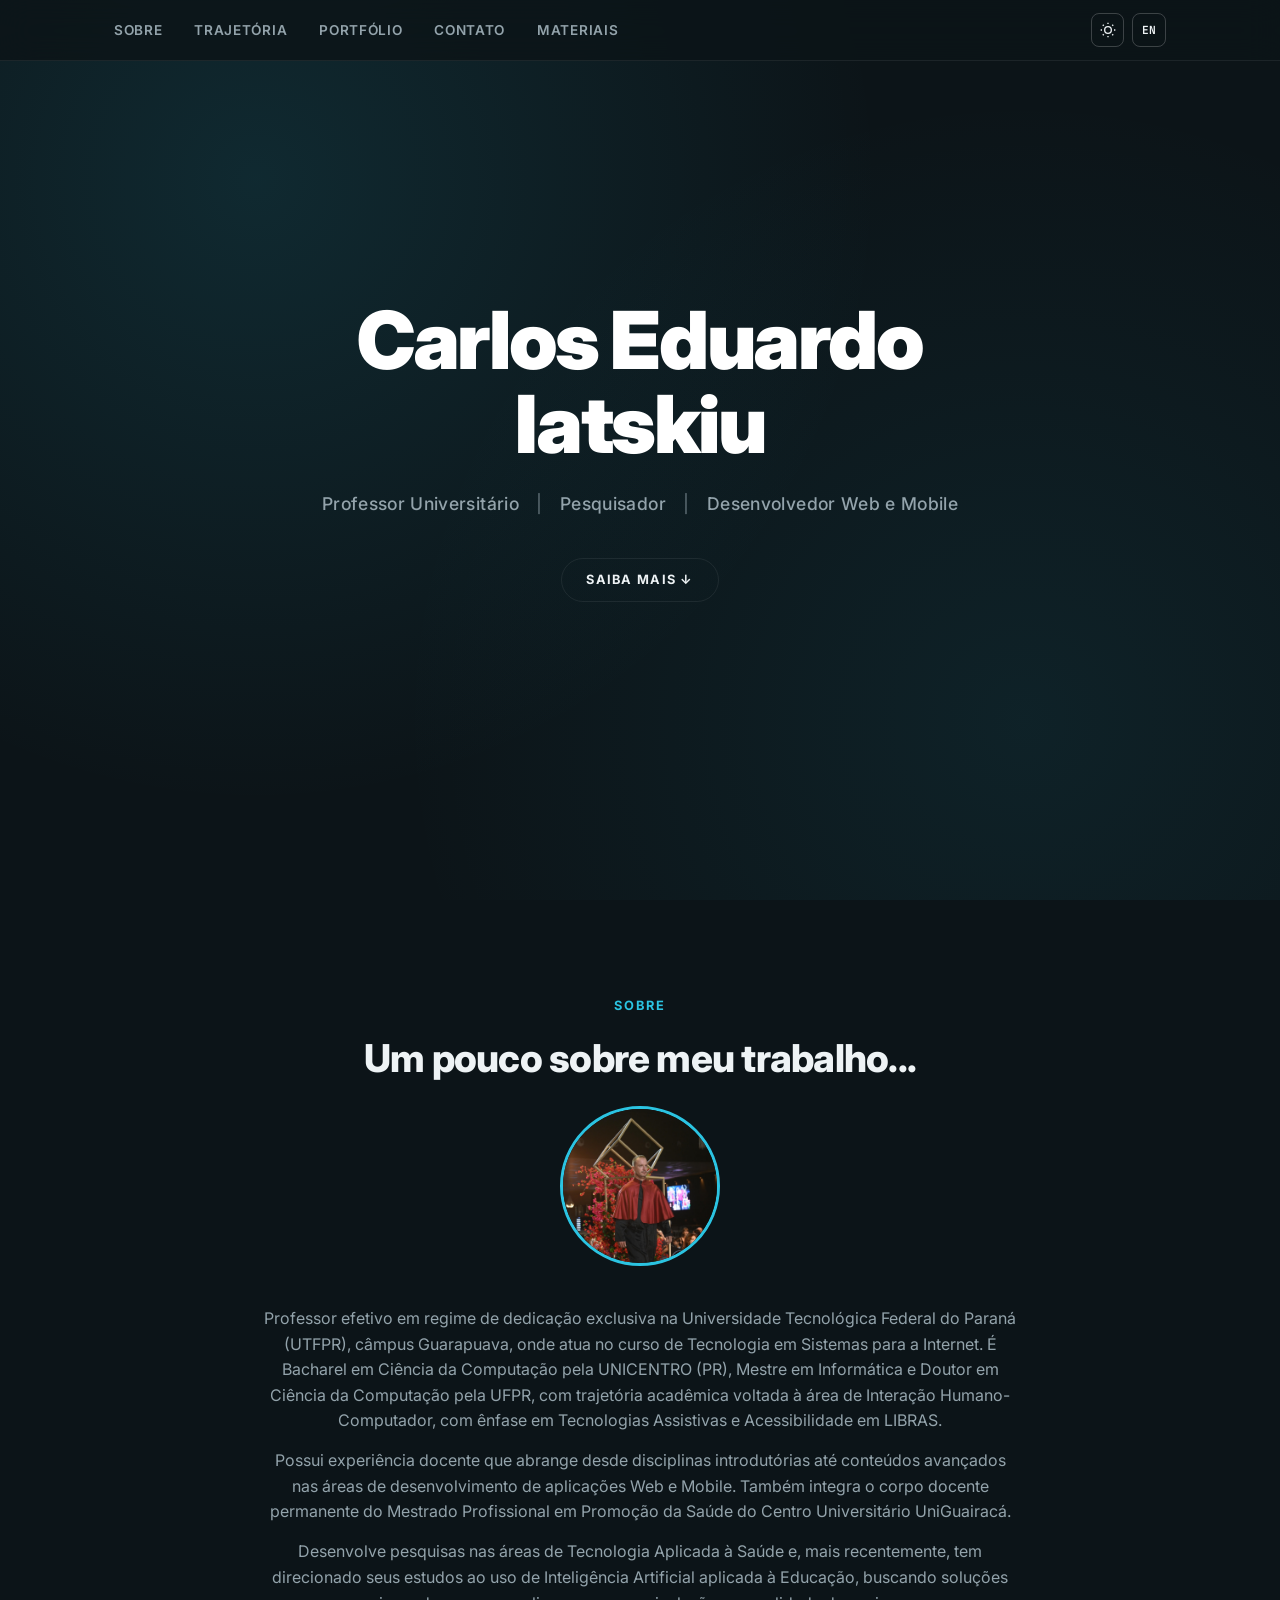
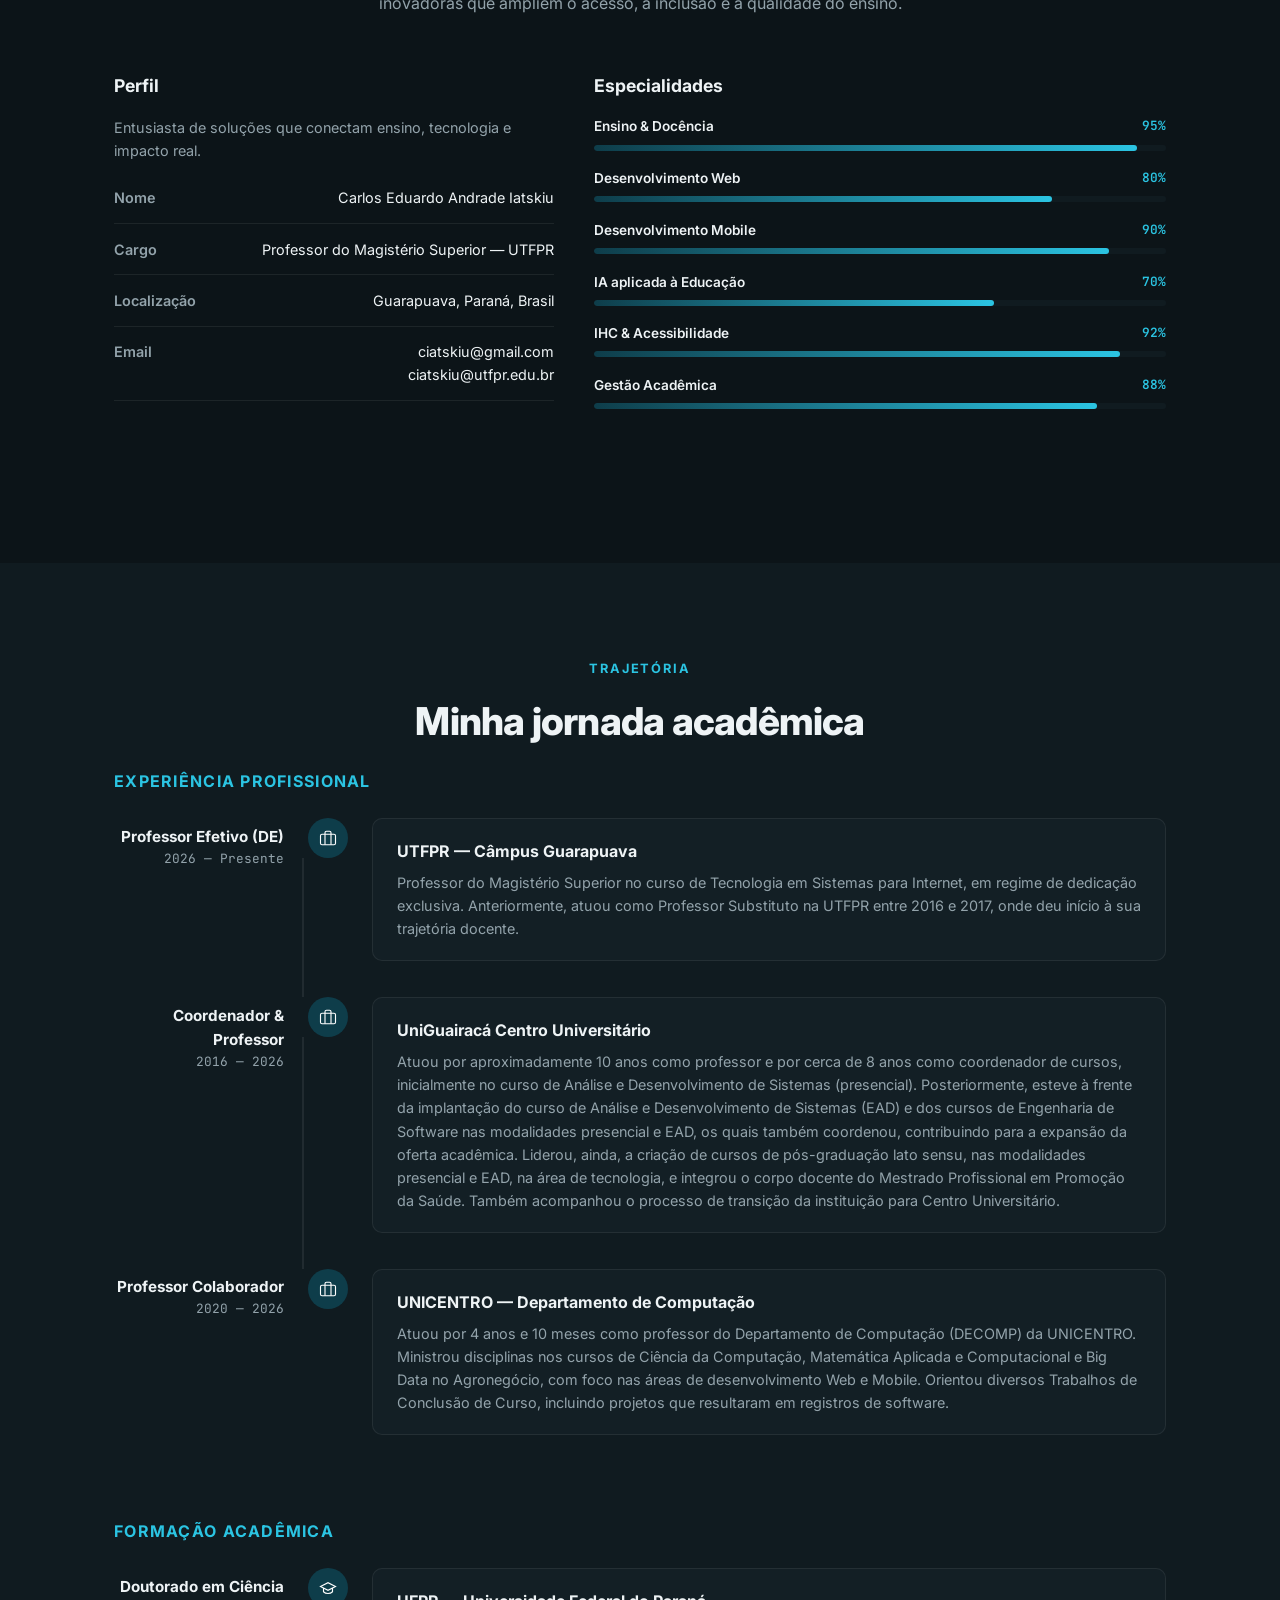
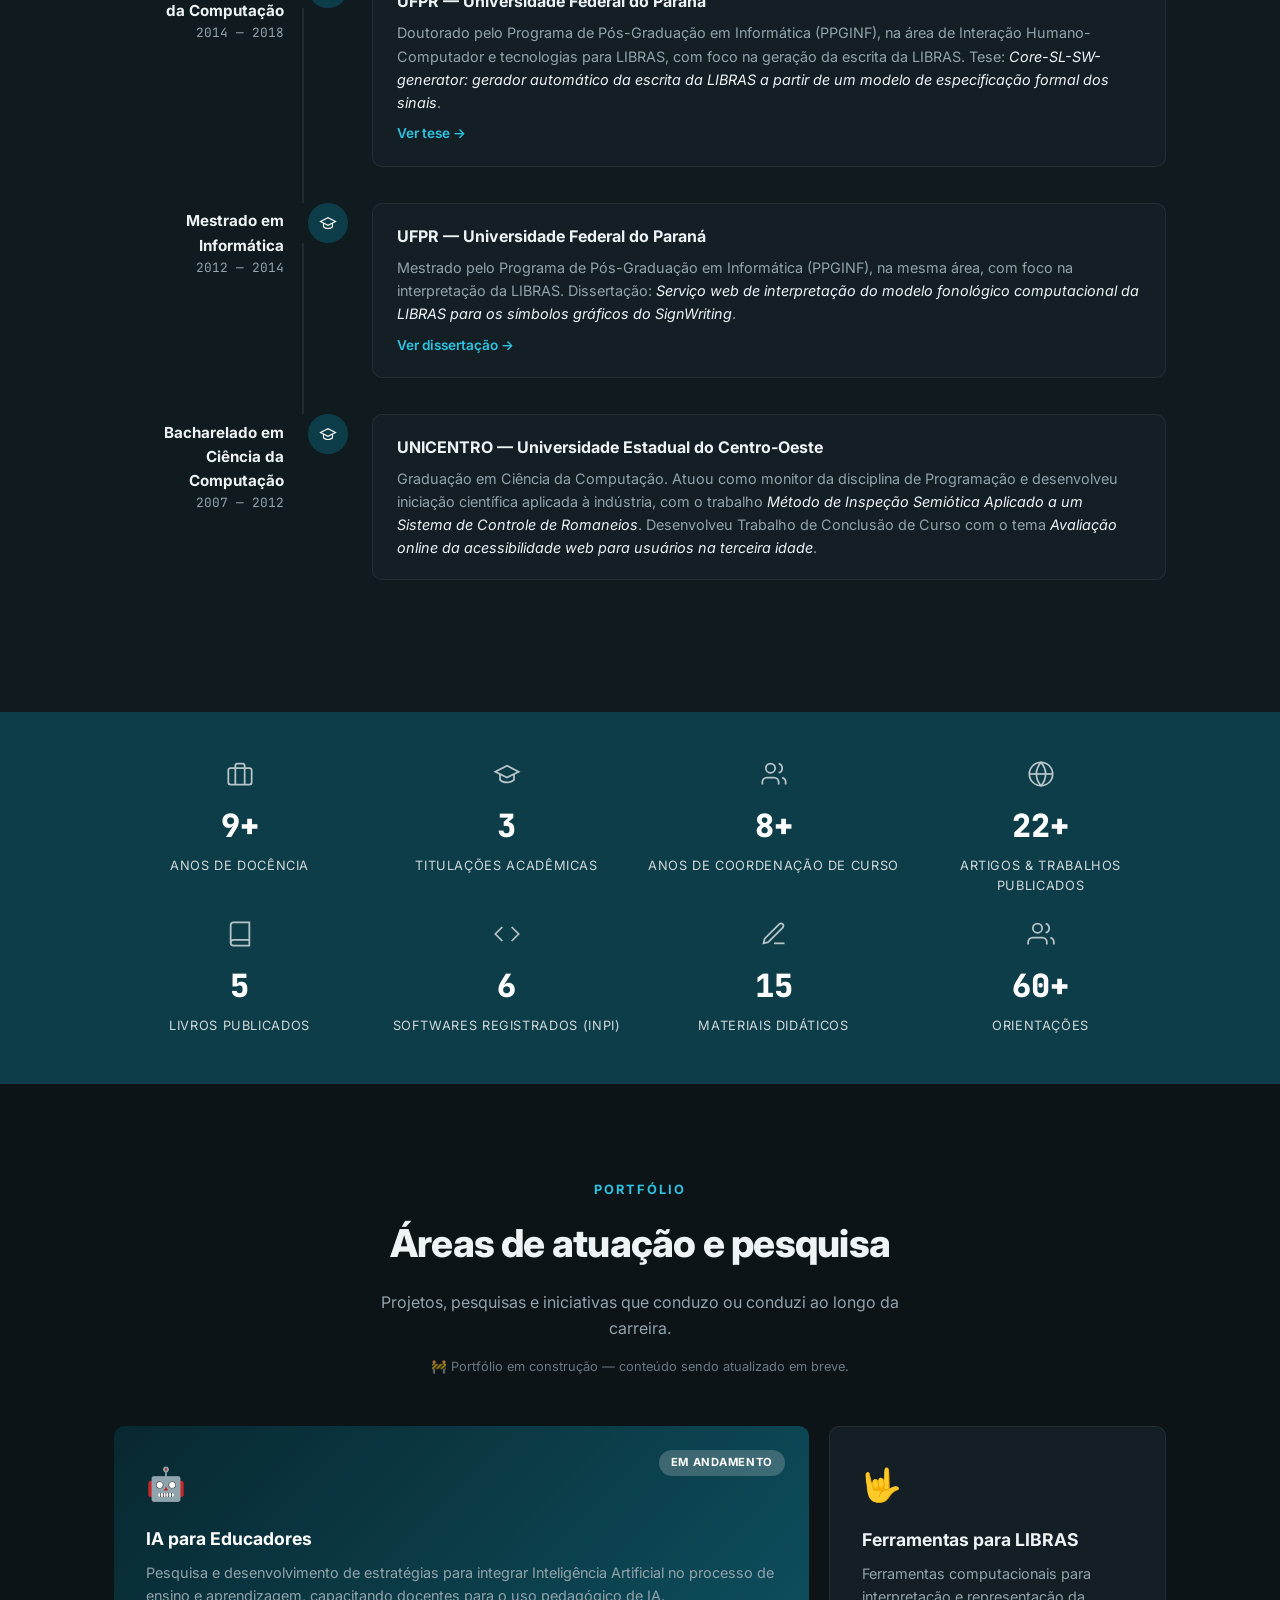
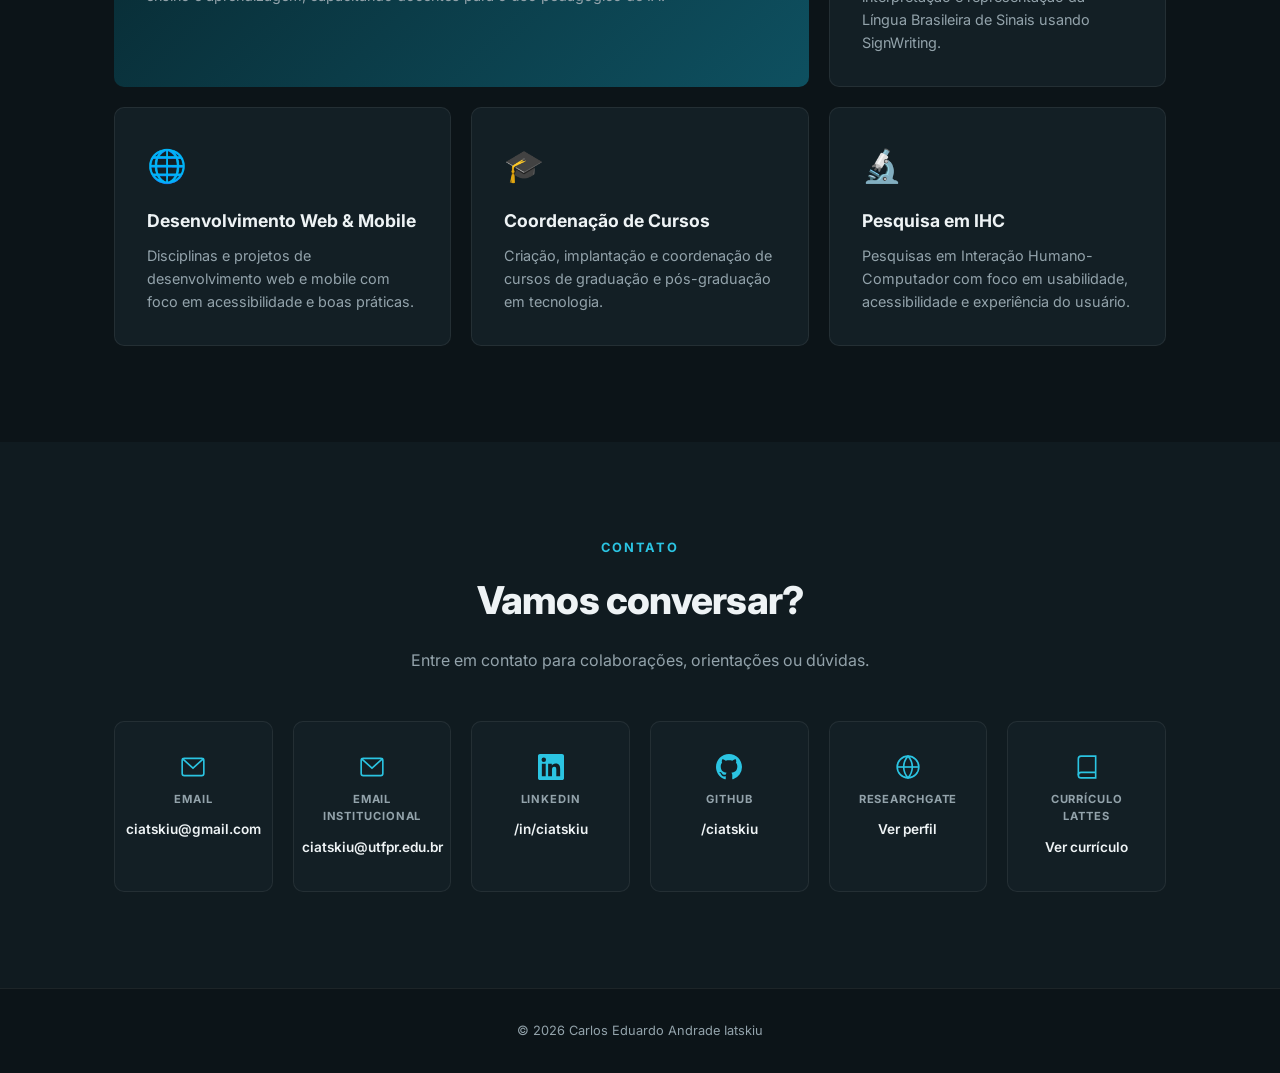
==== commit 4749cb2d: "add materials page with nav link" ====
--- a/index.html
+++ b/index.html
@@ -20,6 +20,7 @@
         <li><a href="#resume" class="nav__link" data-i18n="nav.resume">Trajetória</a></li>
         <li><a href="#portfolio" class="nav__link" data-i18n="nav.portfolio">Portfólio</a></li>
         <li><a href="#contact" class="nav__link" data-i18n="nav.contact">Contato</a></li>
+        <li><a href="materiais.html" class="nav__link" data-i18n="nav.materials">Materiais</a></li>
       </ul>
       <div class="nav__actions">
         <button class="btn-icon" id="theme-toggle" aria-label="Alternar tema">
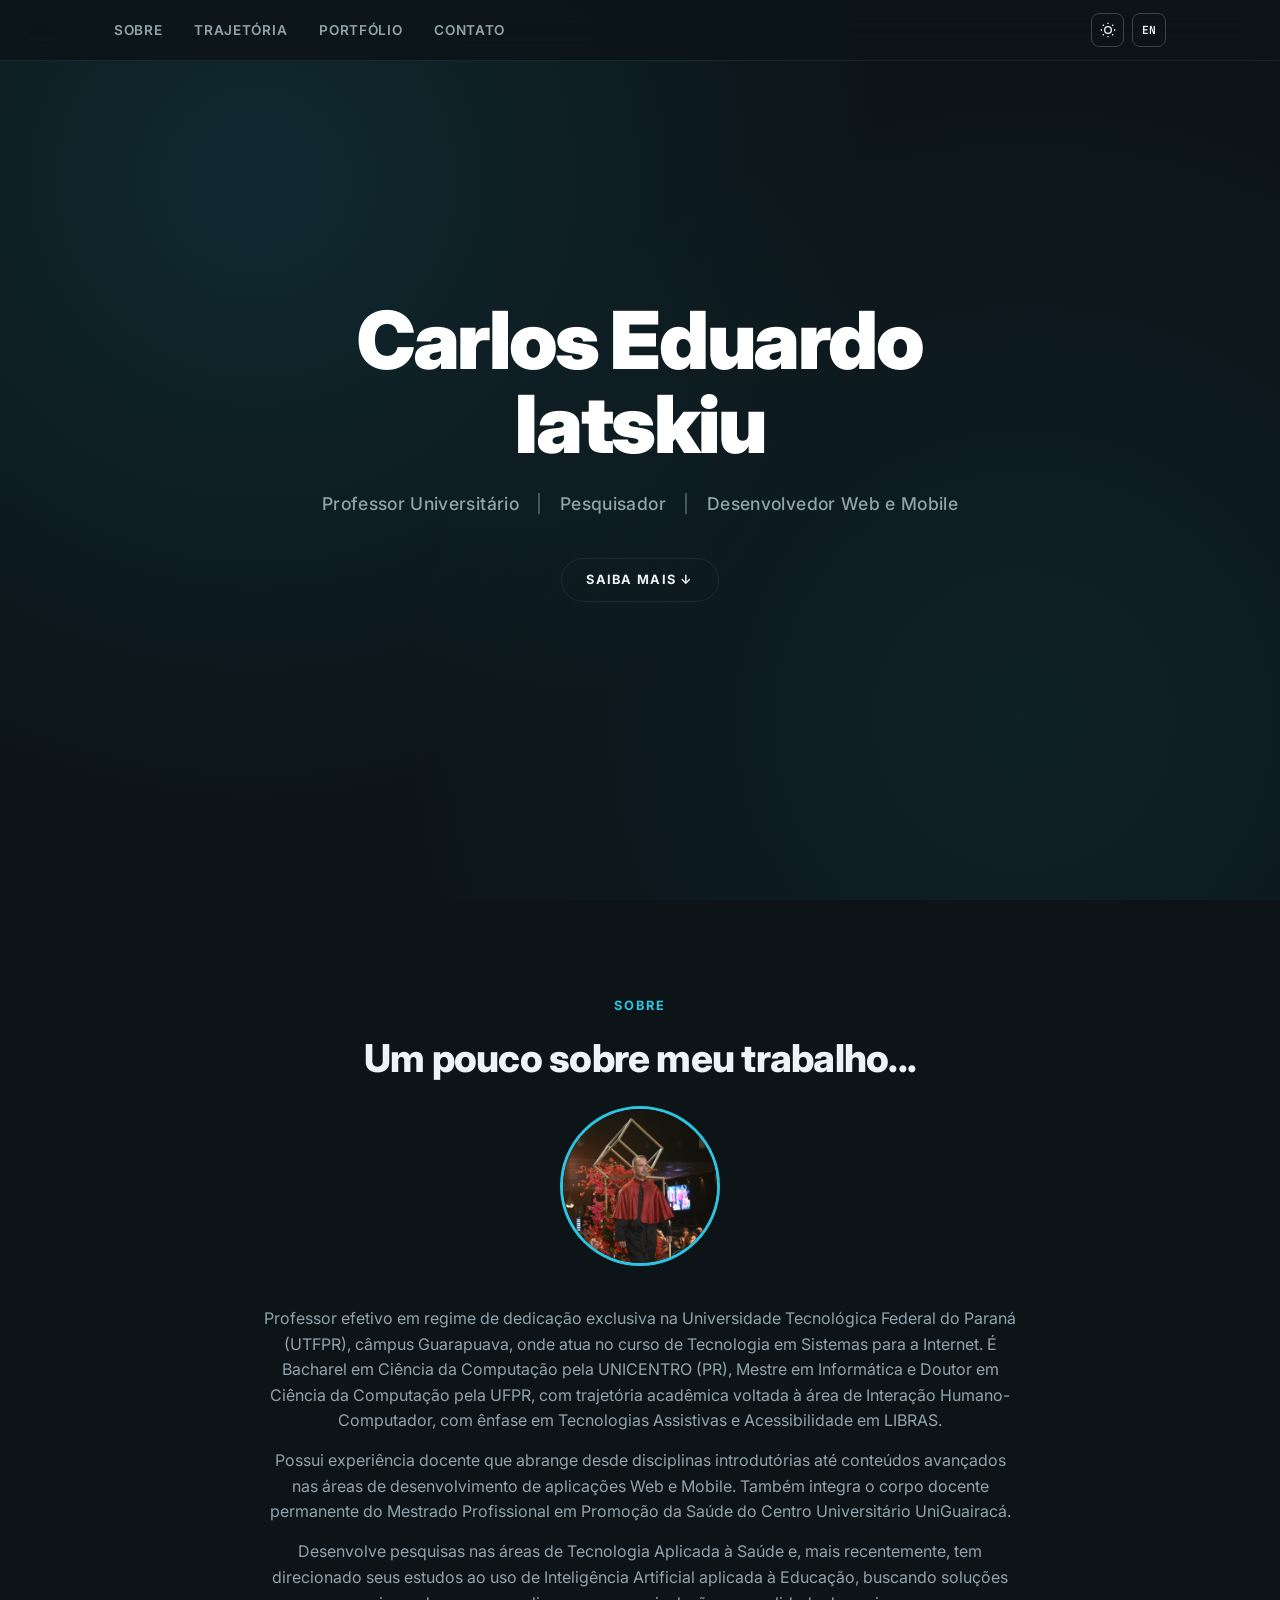
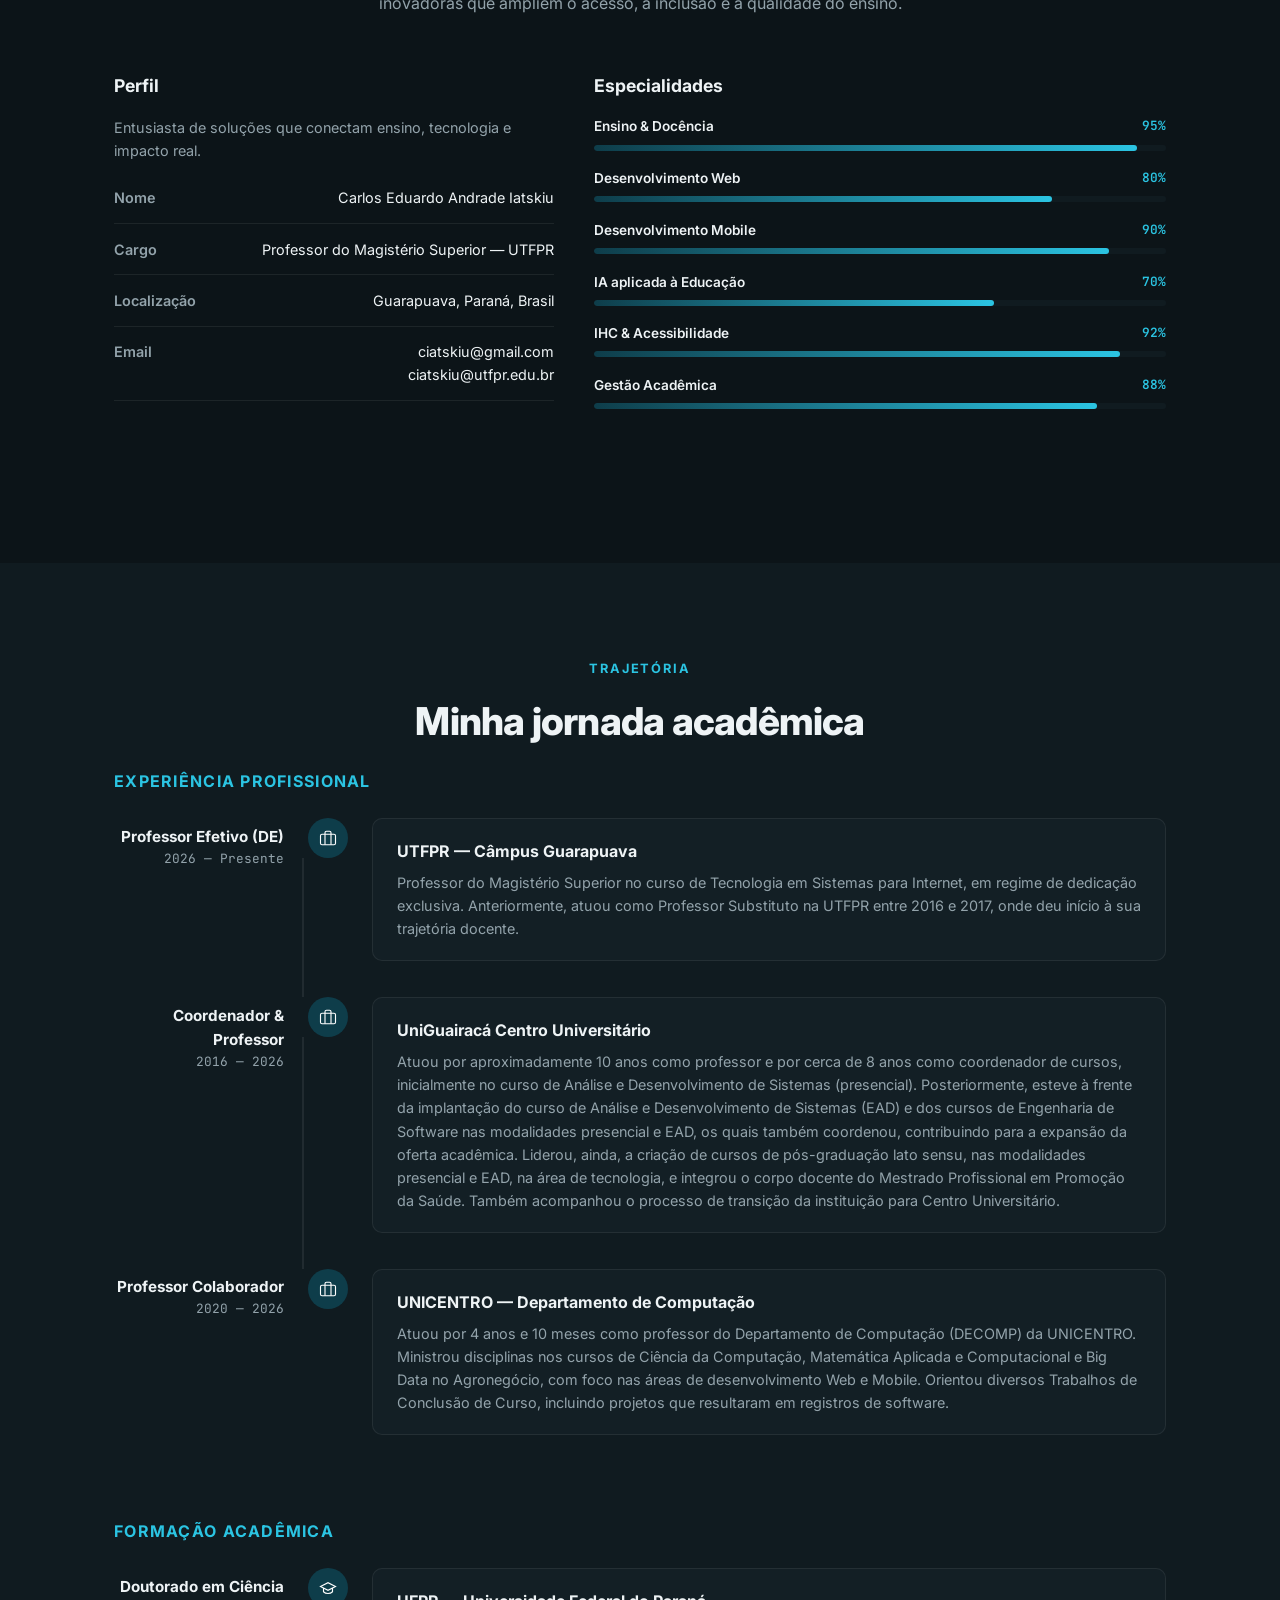
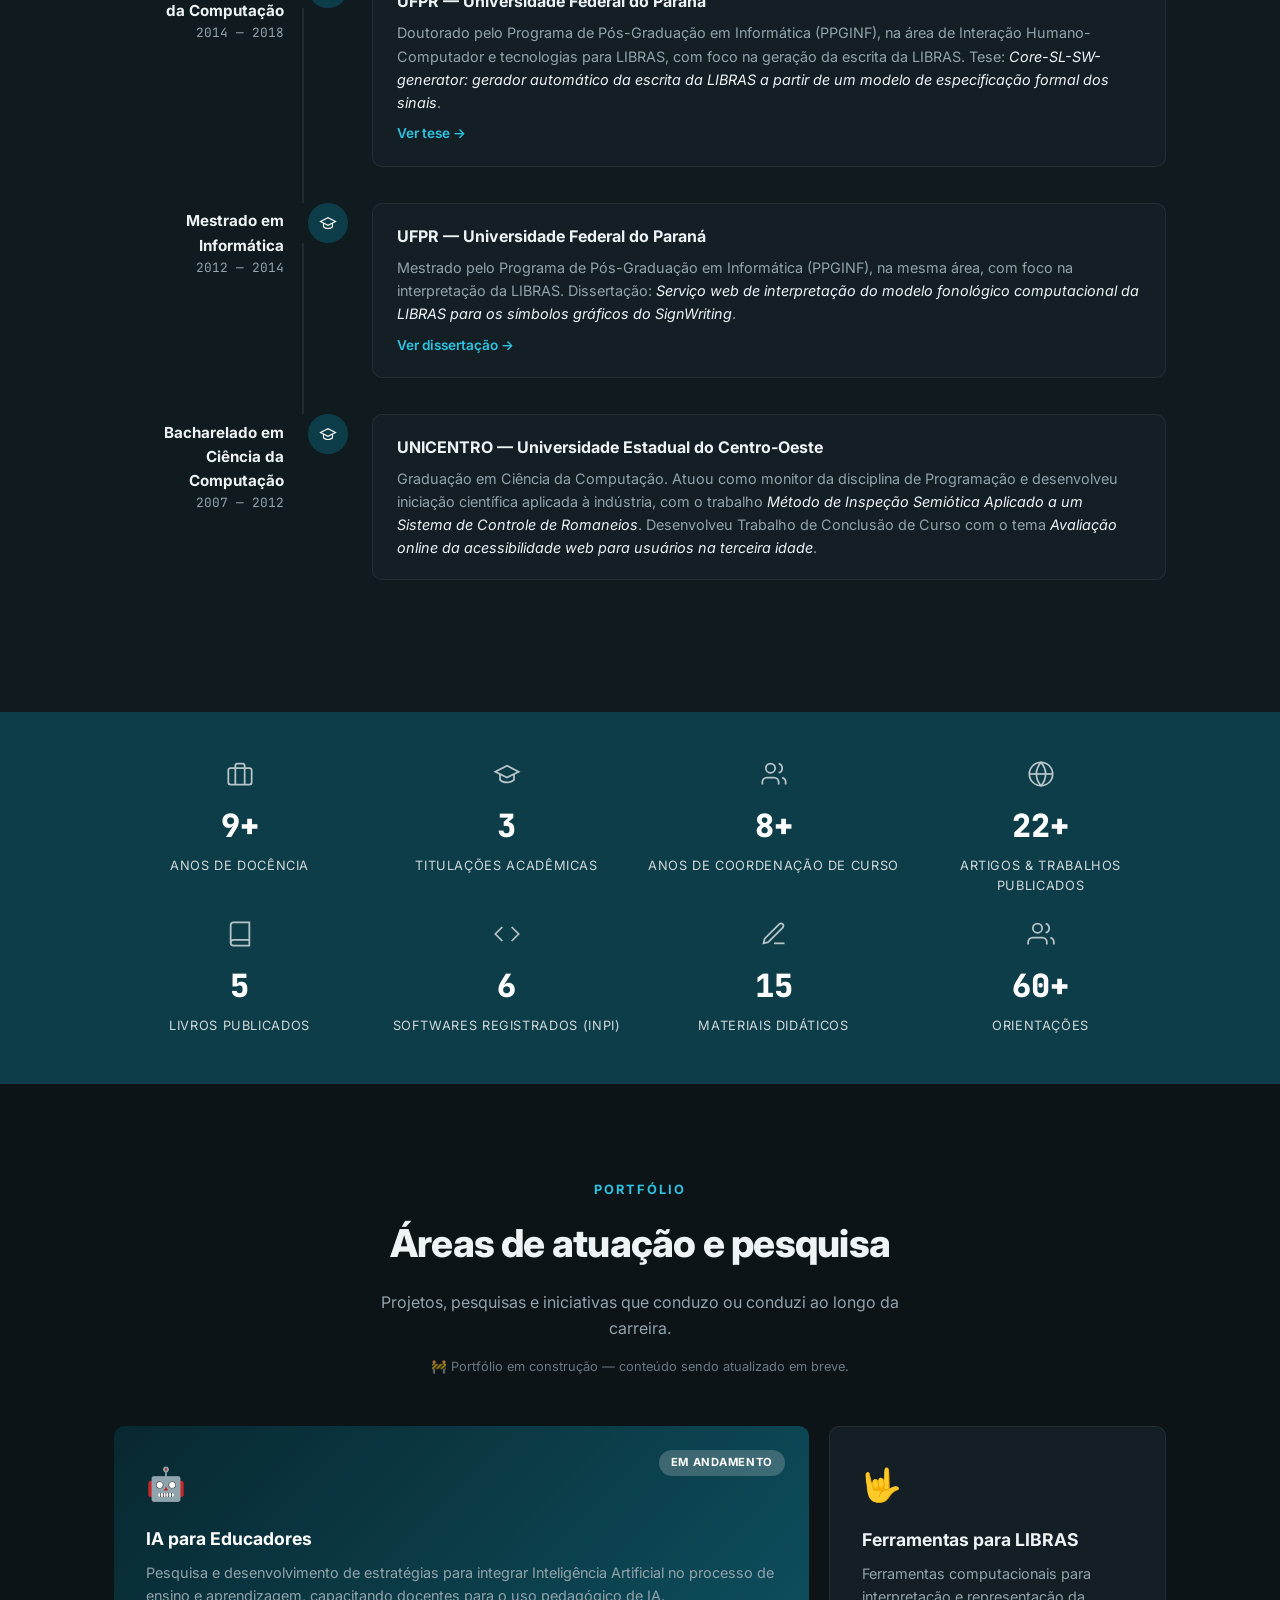
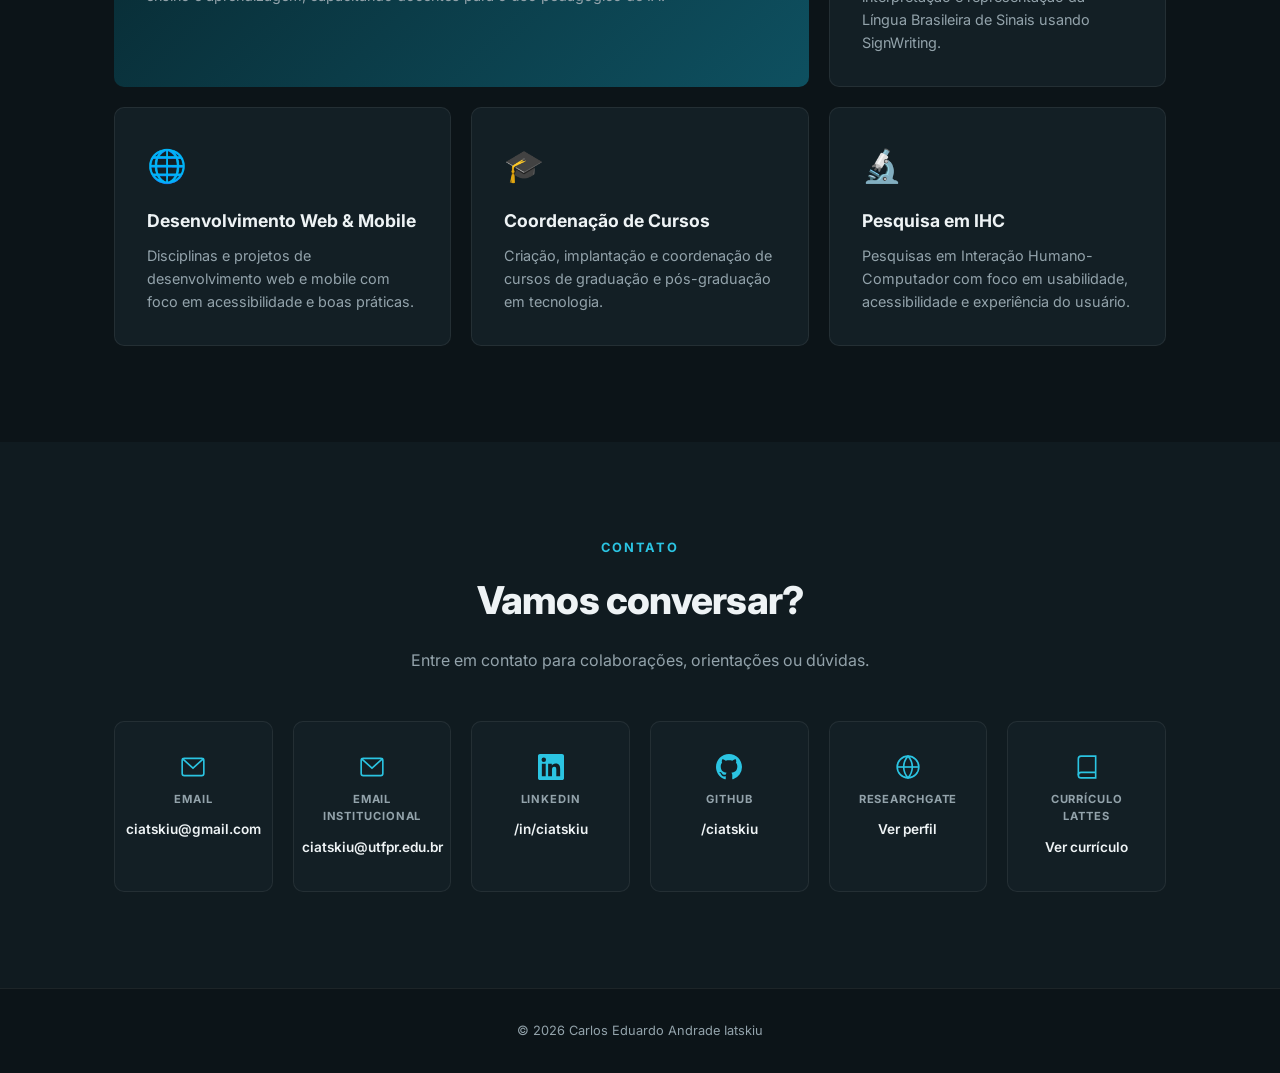
==== commit 9b025862: "remove materials page from live site (still being designed)" ====
--- a/index.html
+++ b/index.html
@@ -20,7 +20,6 @@
         <li><a href="#resume" class="nav__link" data-i18n="nav.resume">Trajetória</a></li>
         <li><a href="#portfolio" class="nav__link" data-i18n="nav.portfolio">Portfólio</a></li>
         <li><a href="#contact" class="nav__link" data-i18n="nav.contact">Contato</a></li>
-        <li><a href="materiais.html" class="nav__link" data-i18n="nav.materials">Materiais</a></li>
       </ul>
       <div class="nav__actions">
         <button class="btn-icon" id="theme-toggle" aria-label="Alternar tema">
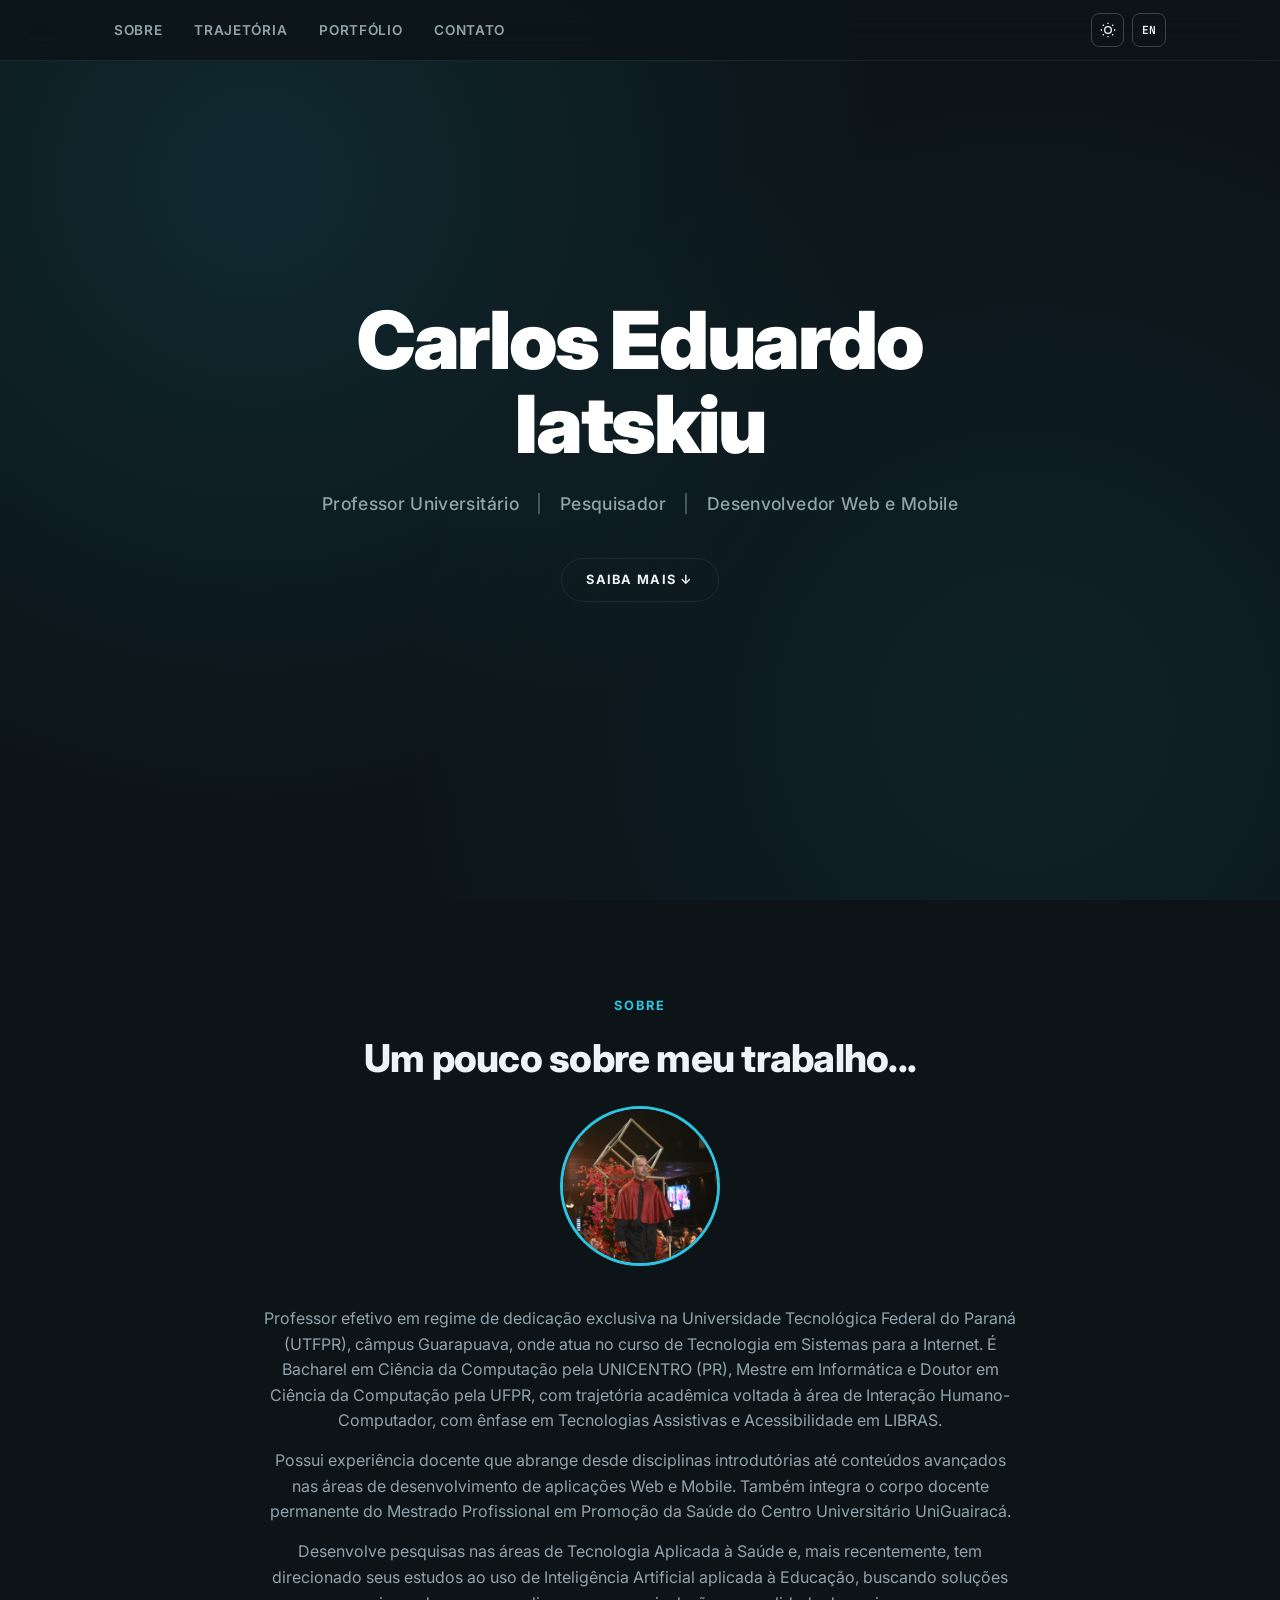
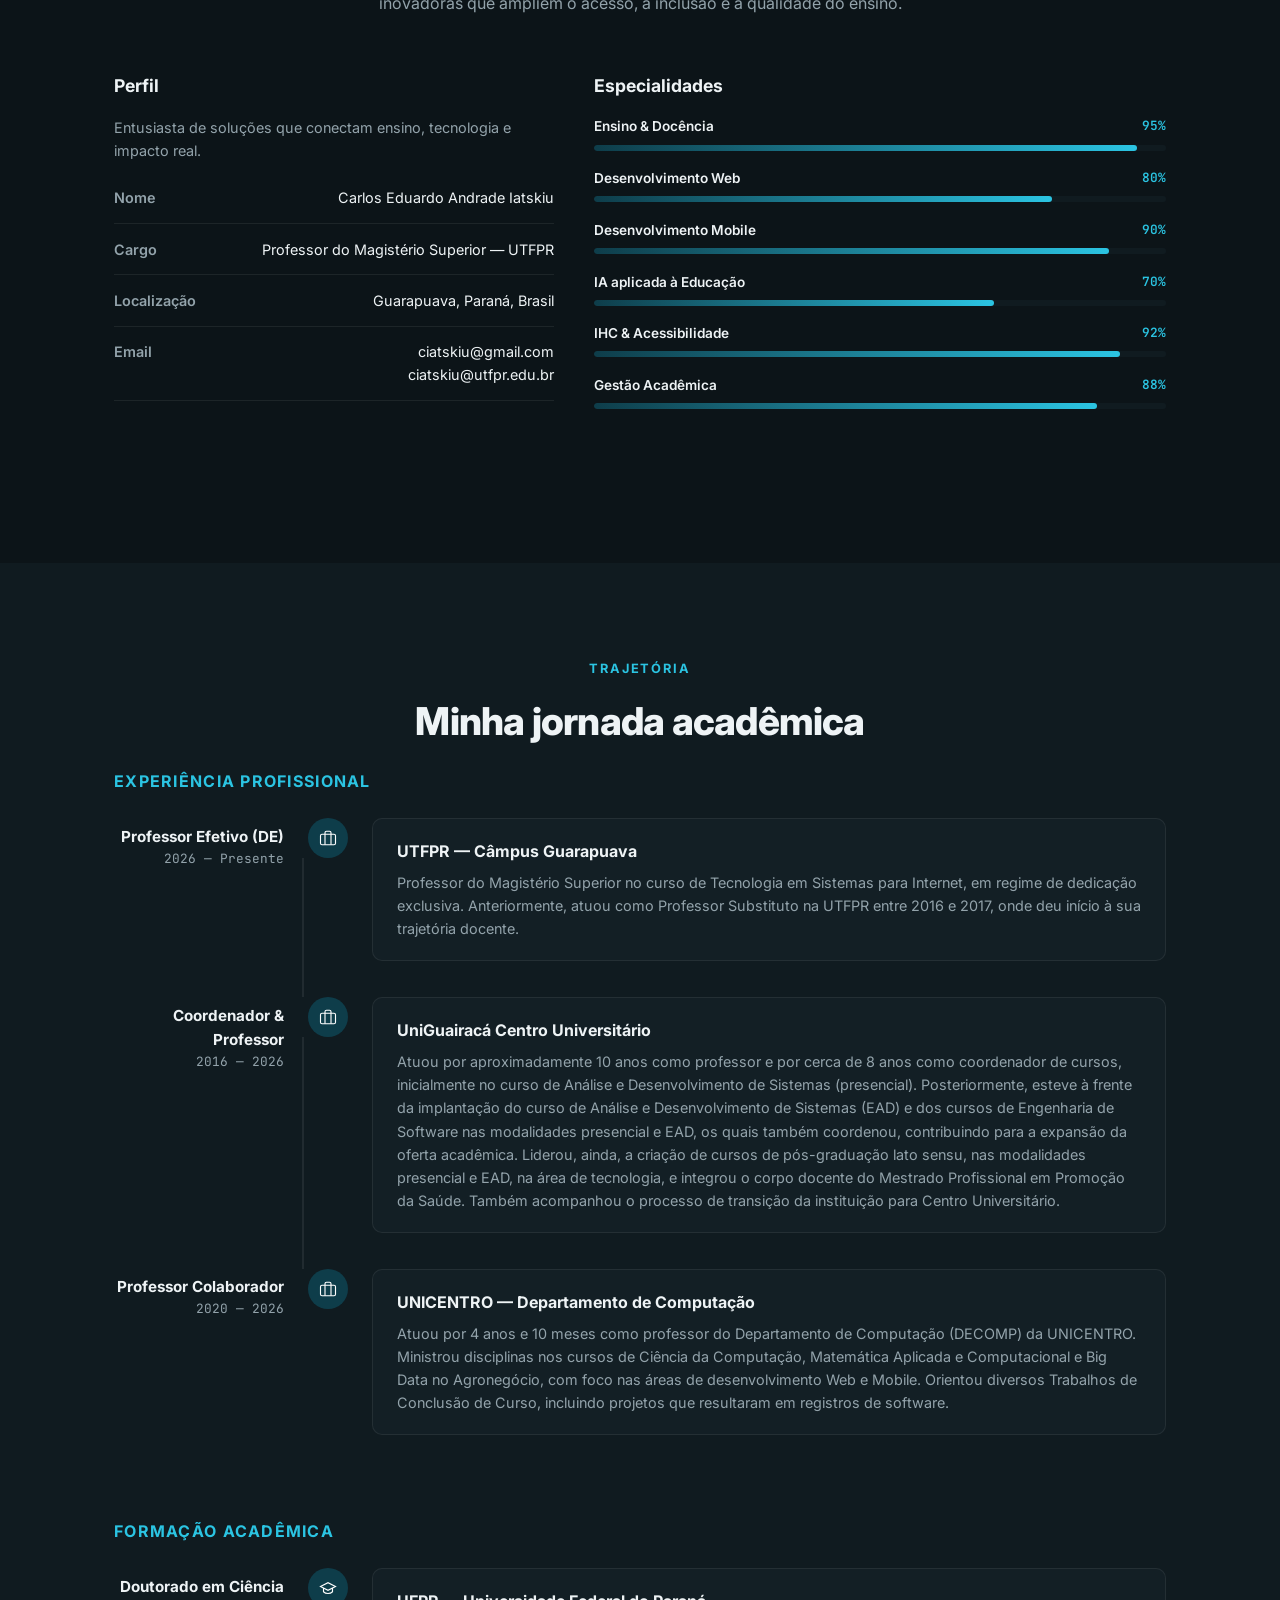
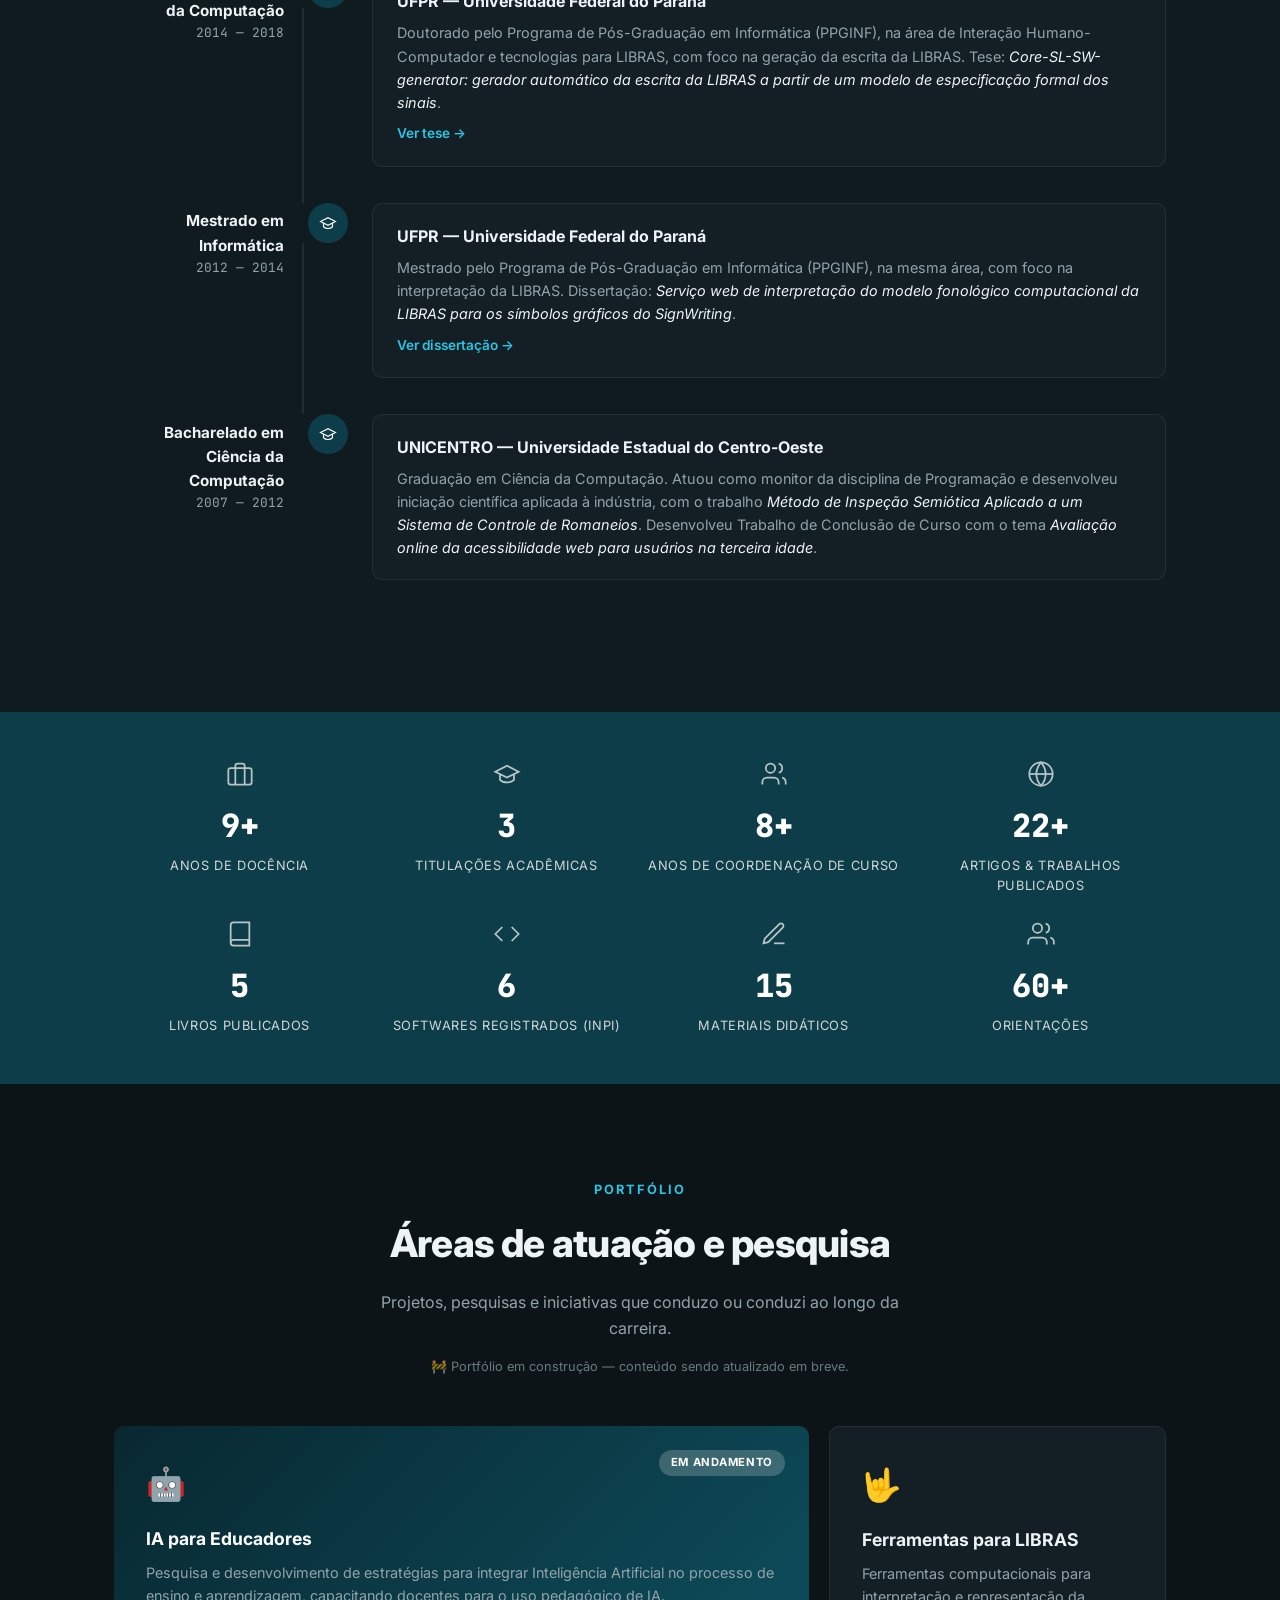
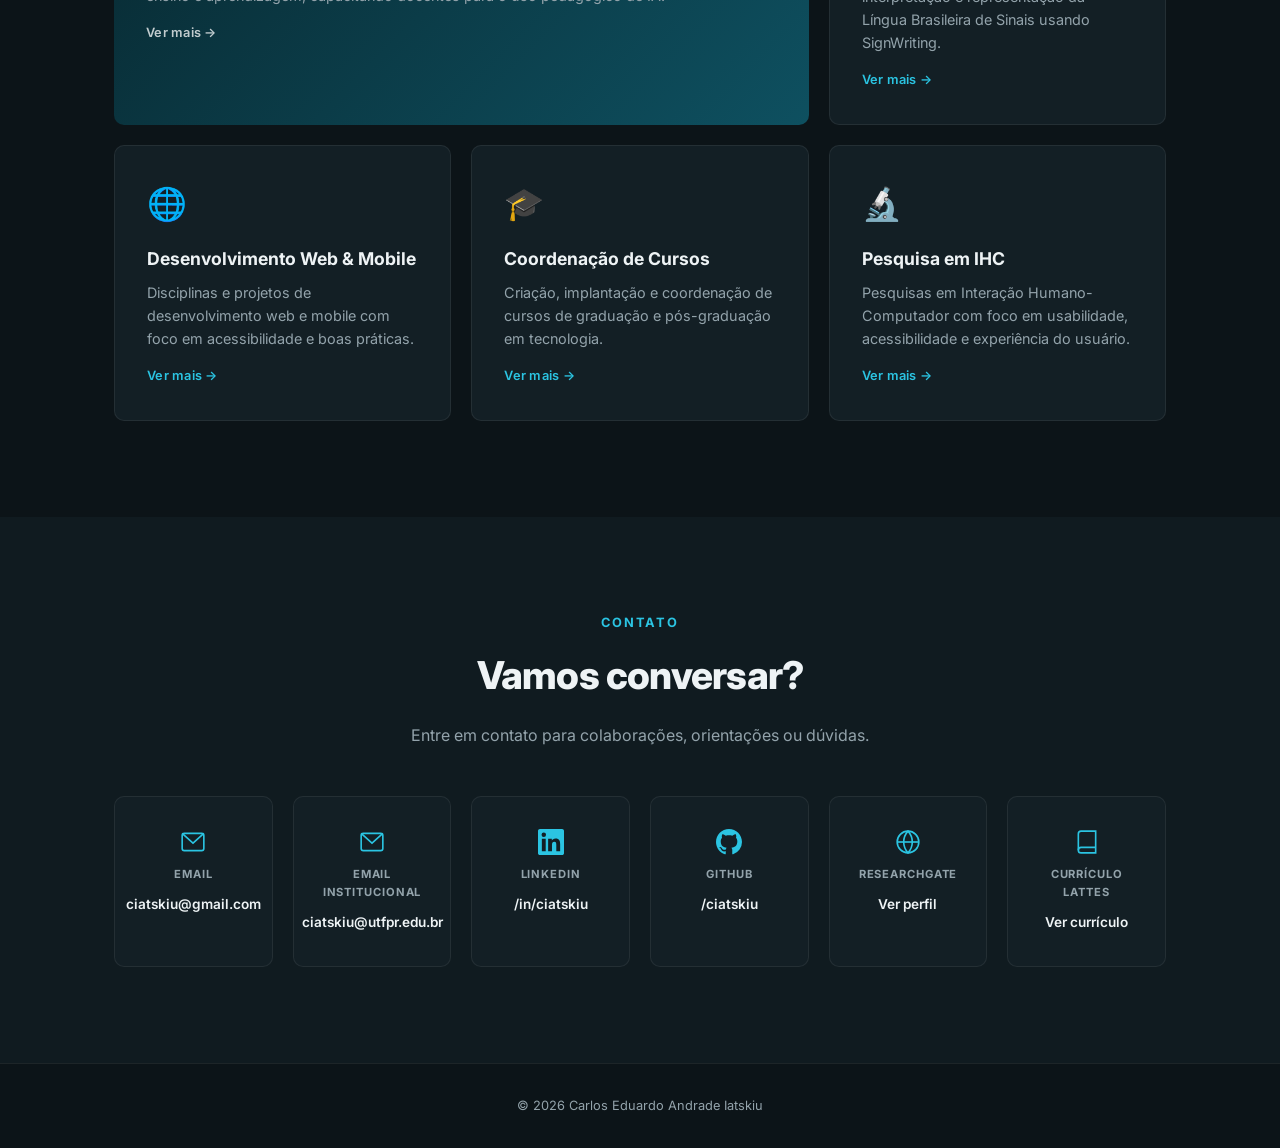
==== commit a8218c98: "Add clickable portfolio cards with modal detail view" ====
--- a/index.html
+++ b/index.html
@@ -280,35 +280,40 @@
         <p class="portfolio__wip" data-i18n="portfolio.wip">🚧 Portfólio em construção — conteúdo sendo atualizado em breve.</p>
 
         <div class="projects">
-          <article class="project-card project-card--featured">
+          <article class="project-card project-card--featured" data-modal="p1" role="button" tabindex="0">
             <div class="project-card__icon">🤖</div>
             <span class="project-card__badge" data-i18n="portfolio.badge_new">Em andamento</span>
             <h3 data-i18n="portfolio.p1_title">IA para Educadores</h3>
             <p data-i18n="portfolio.p1_desc">Pesquisa e desenvolvimento de estratégias para integrar Inteligência Artificial no processo de ensino e aprendizagem, capacitando docentes para o uso pedagógico de IA.</p>
-          </article>
-
-          <article class="project-card">
+            <span class="project-card__more" data-i18n="portfolio.more">Ver mais →</span>
+          </article>
+
+          <article class="project-card" data-modal="p2" role="button" tabindex="0">
             <div class="project-card__icon">🤟</div>
             <h3 data-i18n="portfolio.p2_title">Ferramentas para LIBRAS</h3>
             <p data-i18n="portfolio.p2_desc">Ferramentas computacionais para interpretação e representação da Língua Brasileira de Sinais usando SignWriting.</p>
-          </article>
-
-          <article class="project-card">
+            <span class="project-card__more" data-i18n="portfolio.more">Ver mais →</span>
+          </article>
+
+          <article class="project-card" data-modal="p3" role="button" tabindex="0">
             <div class="project-card__icon">🌐</div>
             <h3 data-i18n="portfolio.p3_title">Desenvolvimento Web & Mobile</h3>
             <p data-i18n="portfolio.p3_desc">Disciplinas e projetos de desenvolvimento web e mobile com foco em acessibilidade e boas práticas.</p>
-          </article>
-
-          <article class="project-card">
+            <span class="project-card__more" data-i18n="portfolio.more">Ver mais →</span>
+          </article>
+
+          <article class="project-card" data-modal="p4" role="button" tabindex="0">
             <div class="project-card__icon">🎓</div>
             <h3 data-i18n="portfolio.p4_title">Coordenação de Cursos</h3>
             <p data-i18n="portfolio.p4_desc">Criação, implantação e coordenação de cursos de graduação e pós-graduação em tecnologia.</p>
-          </article>
-
-          <article class="project-card">
+            <span class="project-card__more" data-i18n="portfolio.more">Ver mais →</span>
+          </article>
+
+          <article class="project-card" data-modal="p5" role="button" tabindex="0">
             <div class="project-card__icon">🔬</div>
             <h3 data-i18n="portfolio.p5_title">Pesquisa em IHC</h3>
             <p data-i18n="portfolio.p5_desc">Pesquisas em Interação Humano-Computador com foco em usabilidade, acessibilidade e experiência do usuário.</p>
+            <span class="project-card__more" data-i18n="portfolio.more">Ver mais →</span>
           </article>
         </div>
       </div>
@@ -368,7 +373,23 @@
     </div>
   </footer>
 
+  <!-- Modal -->
+  <div class="modal" id="portfolio-modal" role="dialog" aria-modal="true" aria-labelledby="modal-title" hidden>
+    <div class="modal__overlay"></div>
+    <div class="modal__box">
+      <button class="modal__close" aria-label="Fechar">
+        <svg viewBox="0 0 24 24" fill="none" stroke="currentColor" stroke-width="2"><line x1="18" y1="6" x2="6" y2="18"/><line x1="6" y1="6" x2="18" y2="18"/></svg>
+      </button>
+      <div class="modal__icon" id="modal-icon"></div>
+      <h2 class="modal__title" id="modal-title"></h2>
+      <p class="modal__desc" id="modal-desc"></p>
+      <div class="modal__tags" id="modal-tags"></div>
+      <div class="modal__links" id="modal-links"></div>
+    </div>
+  </div>
+
   <script src="js/i18n.js"></script>
   <script src="js/main.js"></script>
+  <script src="js/modal.js"></script>
 </body>
 </html>
--- a/css/style.css
+++ b/css/style.css
@@ -540,6 +540,123 @@
 
 .project-card h3 { font-size: 1.1rem; font-weight: 700; margin-bottom: 0.5rem; }
 .project-card p { color: var(--text-secondary); font-size: 0.9rem; }
+
+/* ===== Project card clickable ===== */
+.project-card[data-modal] { cursor: pointer; }
+.project-card[data-modal]:focus-visible { outline: 2px solid var(--accent); outline-offset: 3px; }
+
+.project-card__more {
+  display: inline-block;
+  margin-top: 1rem;
+  font-size: 0.8rem;
+  font-weight: 600;
+  color: var(--accent);
+  letter-spacing: 0.02em;
+}
+.project-card--featured .project-card__more { color: rgba(255,255,255,0.75); }
+
+/* ===== Modal ===== */
+.modal {
+  position: fixed;
+  inset: 0;
+  z-index: 1000;
+  display: flex;
+  align-items: center;
+  justify-content: center;
+  padding: 1.5rem;
+}
+.modal[hidden] { display: none; }
+
+.modal__overlay {
+  position: absolute;
+  inset: 0;
+  background: rgba(0,0,0,0.55);
+  backdrop-filter: blur(4px);
+  -webkit-backdrop-filter: blur(4px);
+}
+
+.modal__box {
+  position: relative;
+  background: var(--card-bg);
+  border: 1px solid var(--card-border);
+  border-radius: calc(var(--radius) * 1.5);
+  padding: 2.5rem;
+  max-width: 560px;
+  width: 100%;
+  max-height: 90vh;
+  overflow-y: auto;
+  box-shadow: var(--shadow-lg);
+  animation: modal-in 0.2s cubic-bezier(0.4,0,0.2,1);
+}
+
+@keyframes modal-in {
+  from { opacity: 0; transform: translateY(16px) scale(0.97); }
+  to   { opacity: 1; transform: translateY(0) scale(1); }
+}
+
+.modal__close {
+  position: absolute;
+  top: 1.25rem;
+  right: 1.25rem;
+  background: none;
+  border: none;
+  cursor: pointer;
+  color: var(--text-secondary);
+  padding: 0.25rem;
+  border-radius: 6px;
+  transition: color var(--transition), background var(--transition);
+}
+.modal__close:hover { color: var(--text); background: var(--bg-alt); }
+.modal__close svg { display: block; width: 20px; height: 20px; }
+
+.modal__icon { font-size: 2.5rem; margin-bottom: 1rem; }
+
+.modal__title {
+  font-size: 1.4rem;
+  font-weight: 800;
+  margin-bottom: 1rem;
+  padding-right: 2rem;
+}
+
+.modal__desc {
+  color: var(--text-secondary);
+  font-size: 0.95rem;
+  line-height: 1.7;
+  margin-bottom: 1.5rem;
+}
+
+.modal__tags {
+  display: flex;
+  flex-wrap: wrap;
+  gap: 0.5rem;
+  margin-bottom: 1.5rem;
+}
+
+.modal__tag {
+  background: var(--bg-alt);
+  border: 1px solid var(--card-border);
+  border-radius: 999px;
+  padding: 0.25rem 0.75rem;
+  font-size: 0.75rem;
+  font-weight: 600;
+  color: var(--text-secondary);
+}
+
+.modal__links { display: flex; flex-wrap: wrap; gap: 0.75rem; }
+
+.modal__link {
+  display: inline-flex;
+  align-items: center;
+  gap: 0.4rem;
+  padding: 0.5rem 1rem;
+  background: var(--accent);
+  color: #fff;
+  border-radius: var(--radius);
+  font-size: 0.85rem;
+  font-weight: 600;
+  transition: opacity var(--transition);
+}
+.modal__link:hover { opacity: 0.85; color: #fff; }
 
 /* ===== Contact ===== */
 .contact-grid {
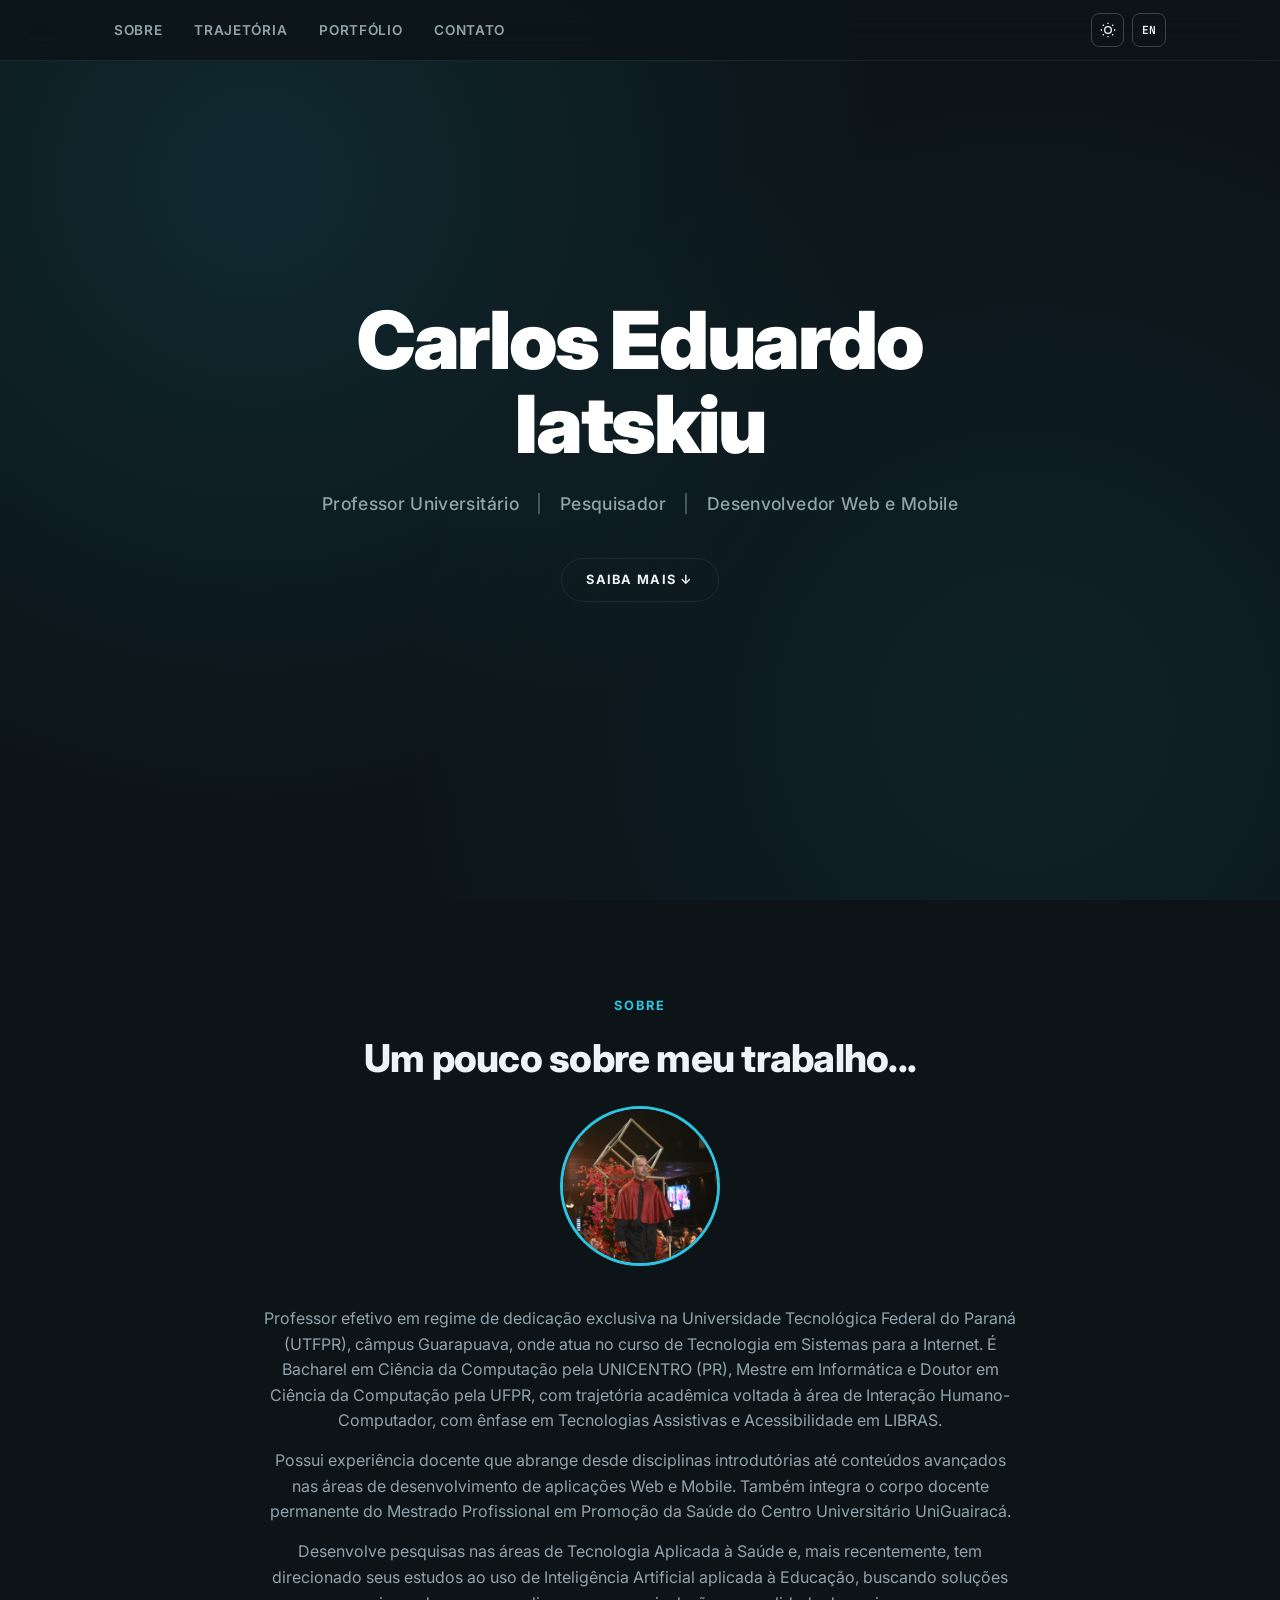
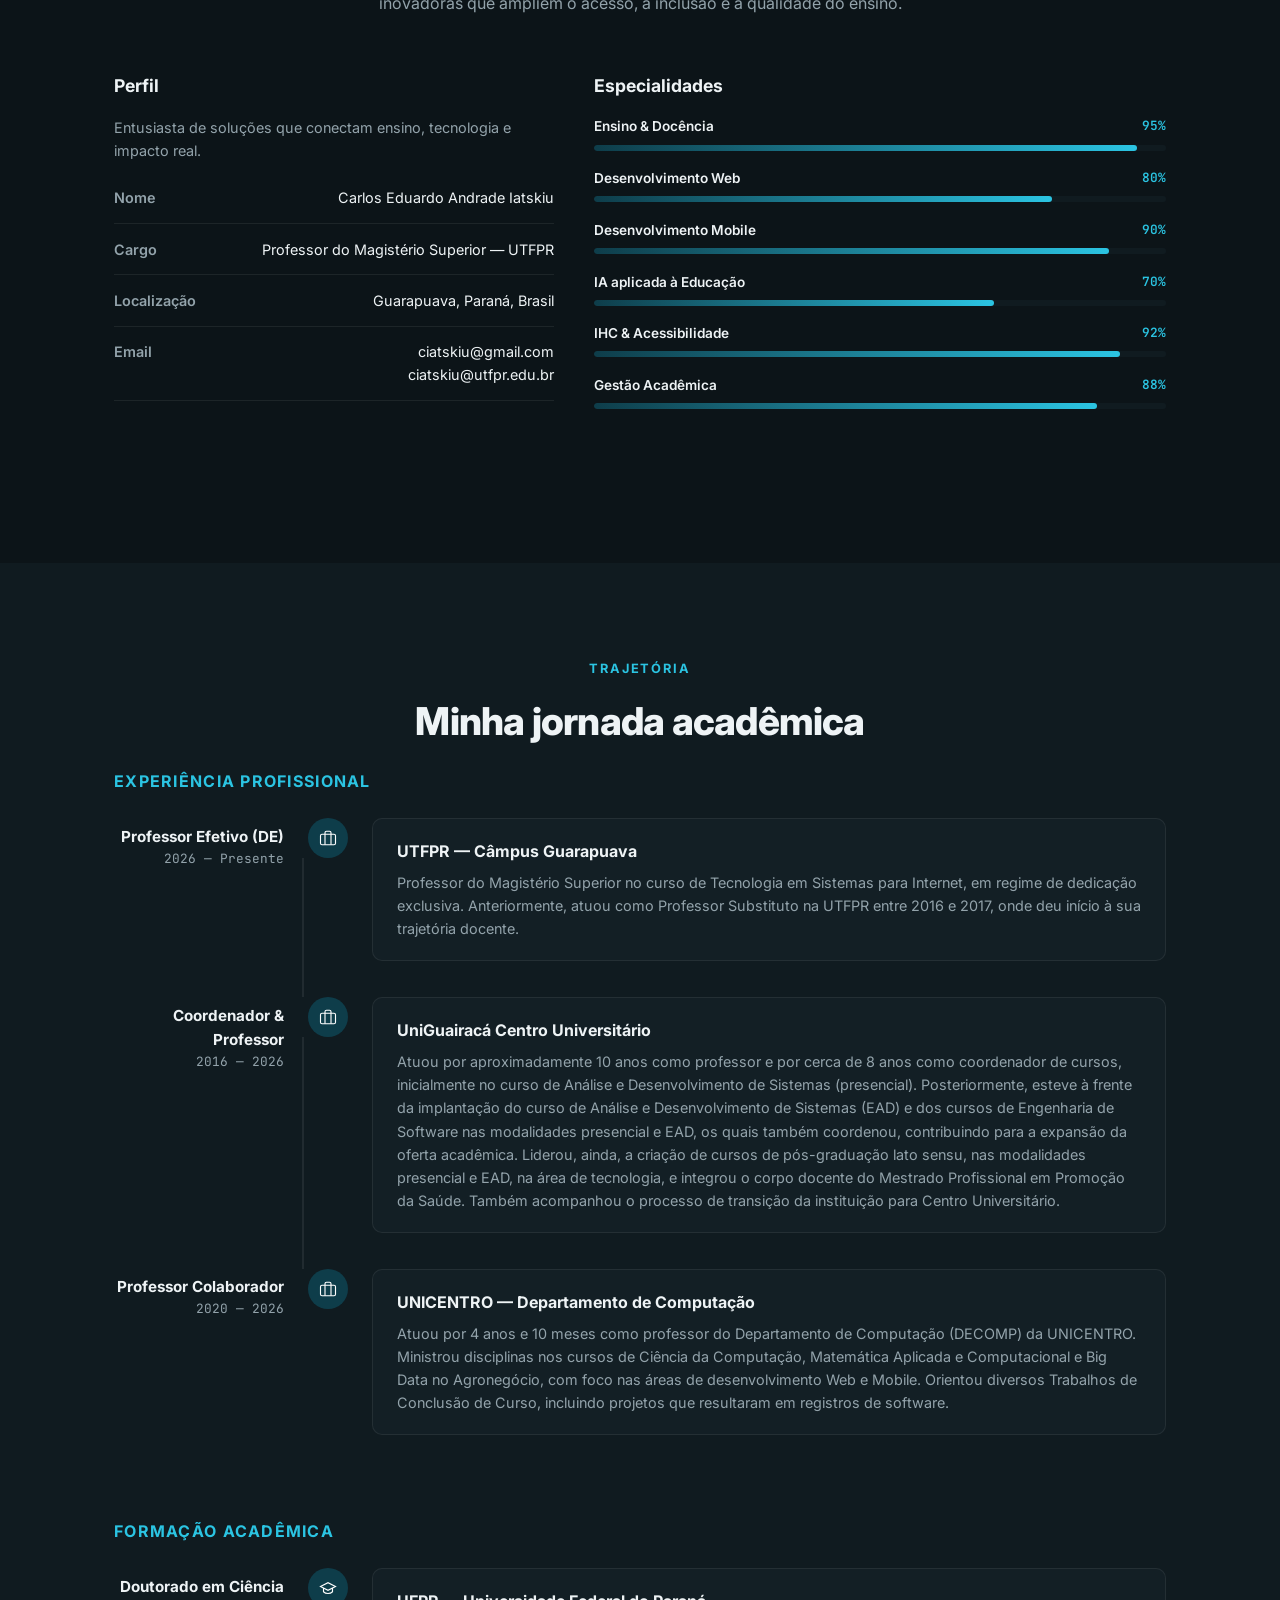
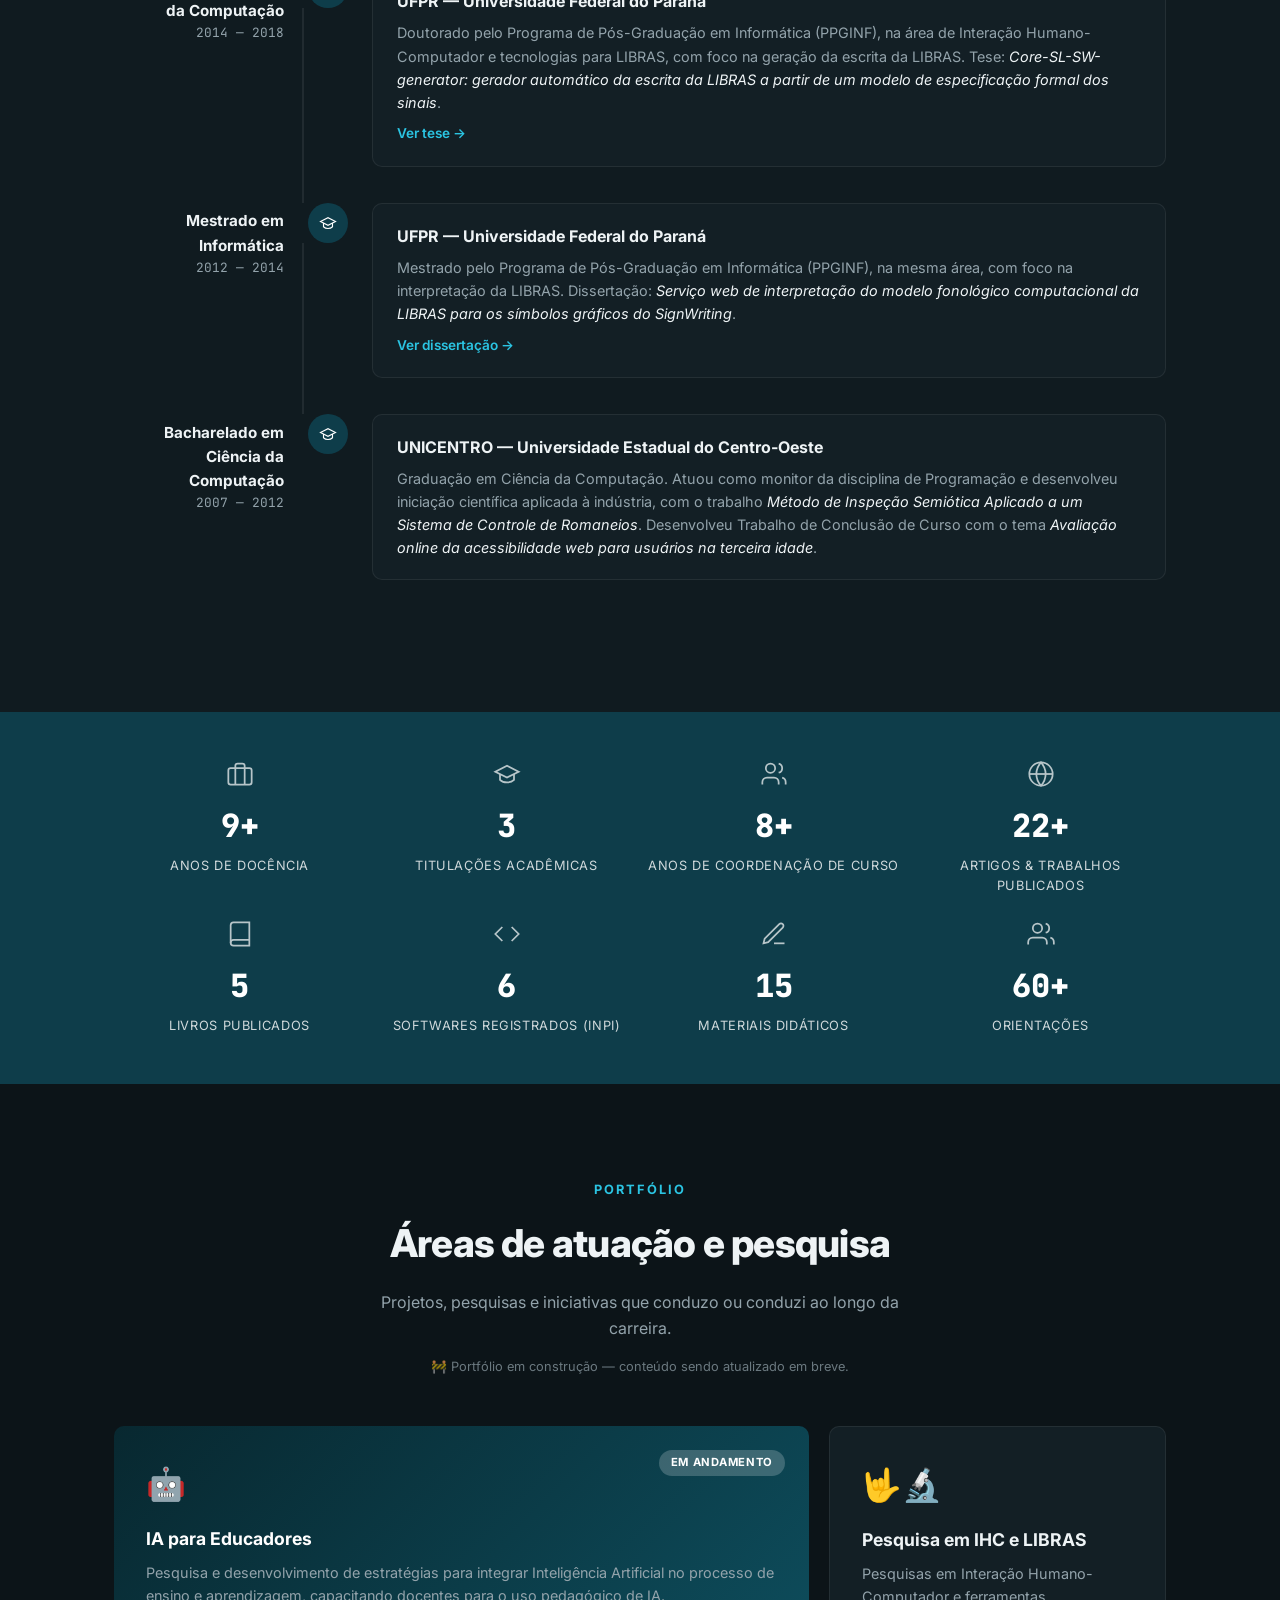
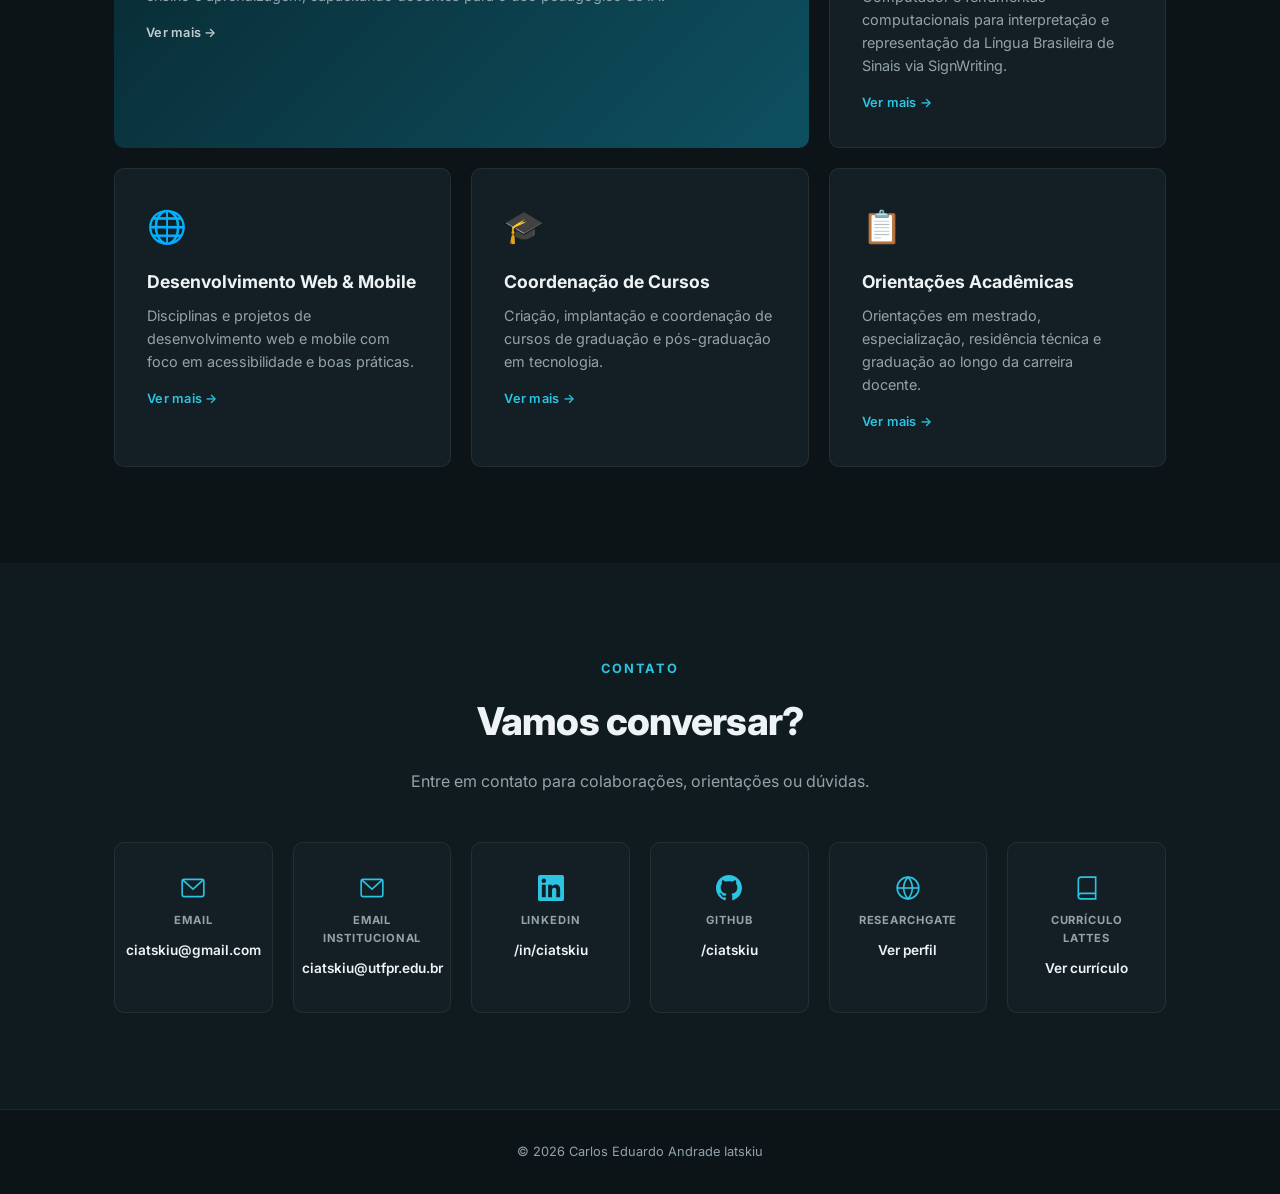
==== commit 7e39105a: "Merge IHC+LIBRAS card, add academic advising card" ====
--- a/index.html
+++ b/index.html
@@ -289,9 +289,9 @@
           </article>
 
           <article class="project-card" data-modal="p2" role="button" tabindex="0">
-            <div class="project-card__icon">🤟</div>
-            <h3 data-i18n="portfolio.p2_title">Ferramentas para LIBRAS</h3>
-            <p data-i18n="portfolio.p2_desc">Ferramentas computacionais para interpretação e representação da Língua Brasileira de Sinais usando SignWriting.</p>
+            <div class="project-card__icon">🤟🔬</div>
+            <h3 data-i18n="portfolio.p2_title">Pesquisa em IHC e LIBRAS</h3>
+            <p data-i18n="portfolio.p2_desc">Pesquisas em Interação Humano-Computador e ferramentas computacionais para interpretação e representação da Língua Brasileira de Sinais via SignWriting.</p>
             <span class="project-card__more" data-i18n="portfolio.more">Ver mais →</span>
           </article>
 
@@ -310,9 +310,9 @@
           </article>
 
           <article class="project-card" data-modal="p5" role="button" tabindex="0">
-            <div class="project-card__icon">🔬</div>
-            <h3 data-i18n="portfolio.p5_title">Pesquisa em IHC</h3>
-            <p data-i18n="portfolio.p5_desc">Pesquisas em Interação Humano-Computador com foco em usabilidade, acessibilidade e experiência do usuário.</p>
+            <div class="project-card__icon">📋</div>
+            <h3 data-i18n="portfolio.p5_title">Orientações Acadêmicas</h3>
+            <p data-i18n="portfolio.p5_desc">Orientações em mestrado, especialização, residência técnica e graduação ao longo da carreira docente.</p>
             <span class="project-card__more" data-i18n="portfolio.more">Ver mais →</span>
           </article>
         </div>
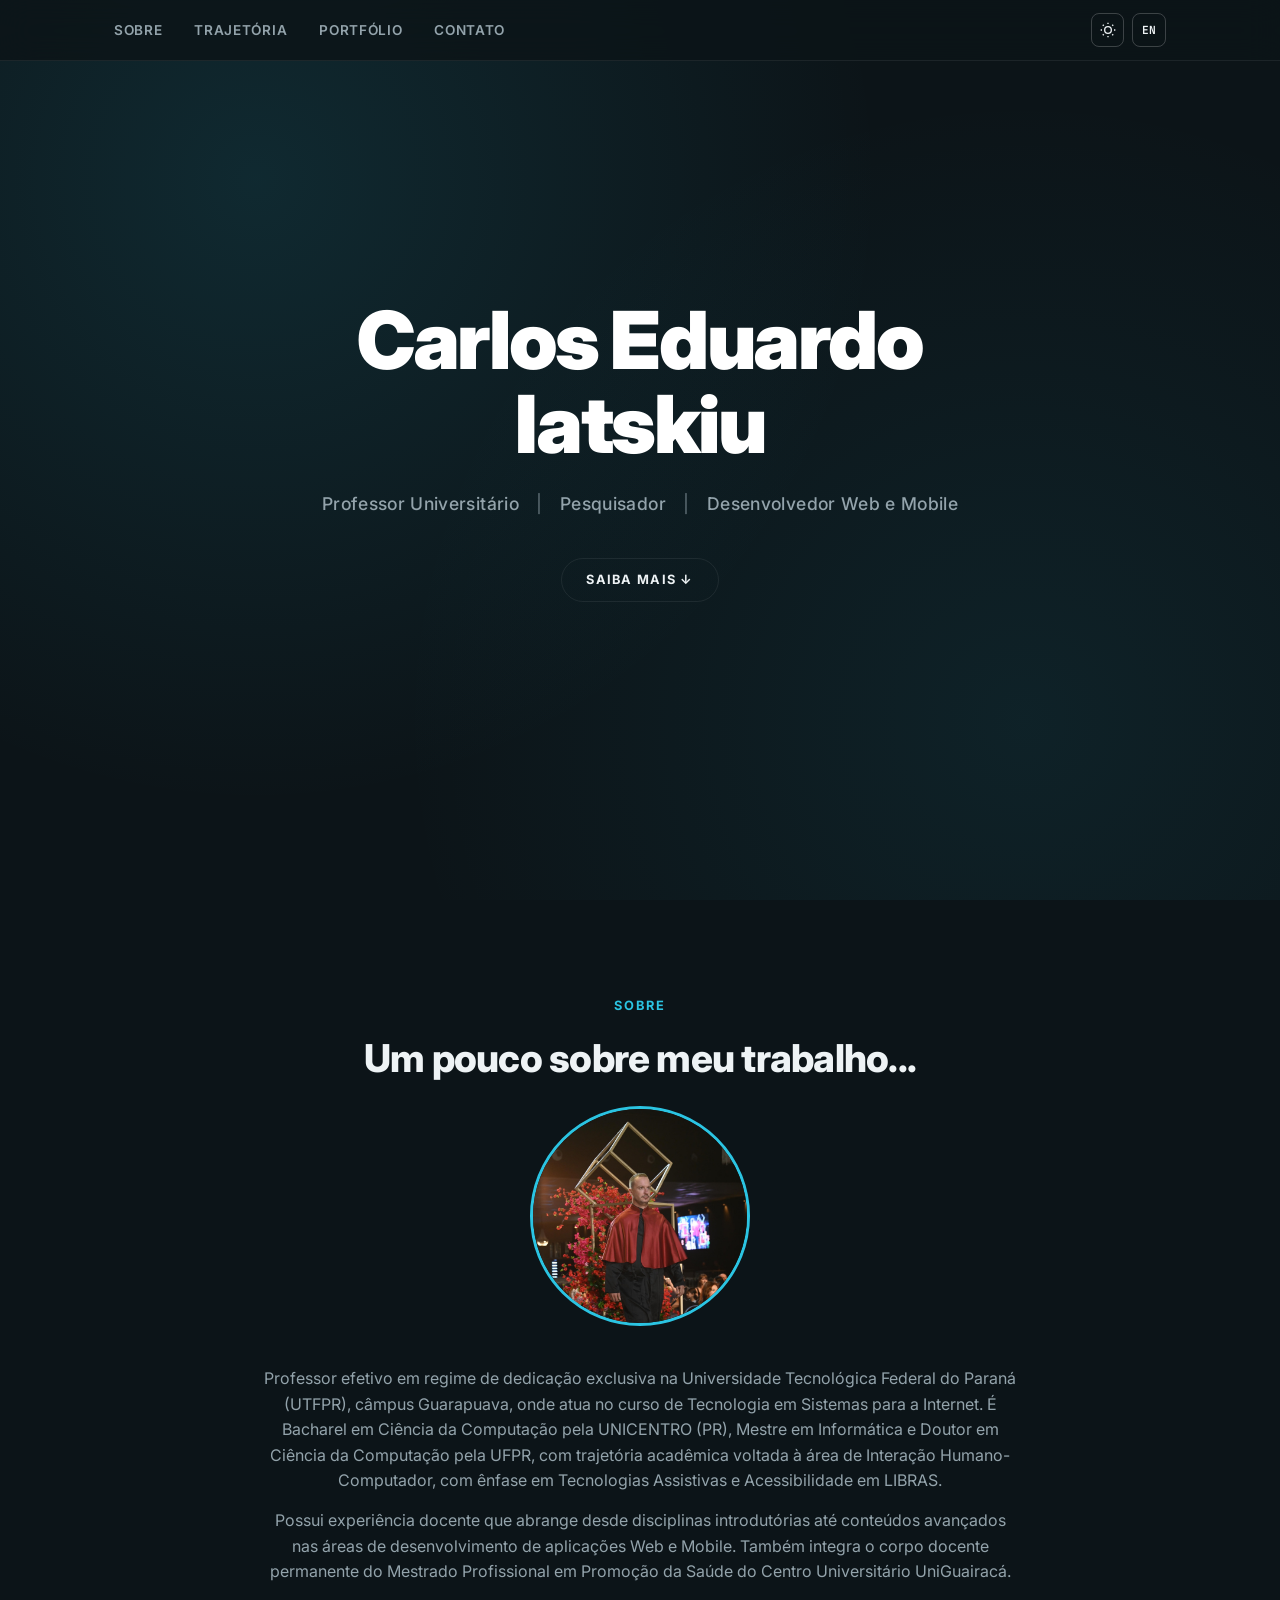
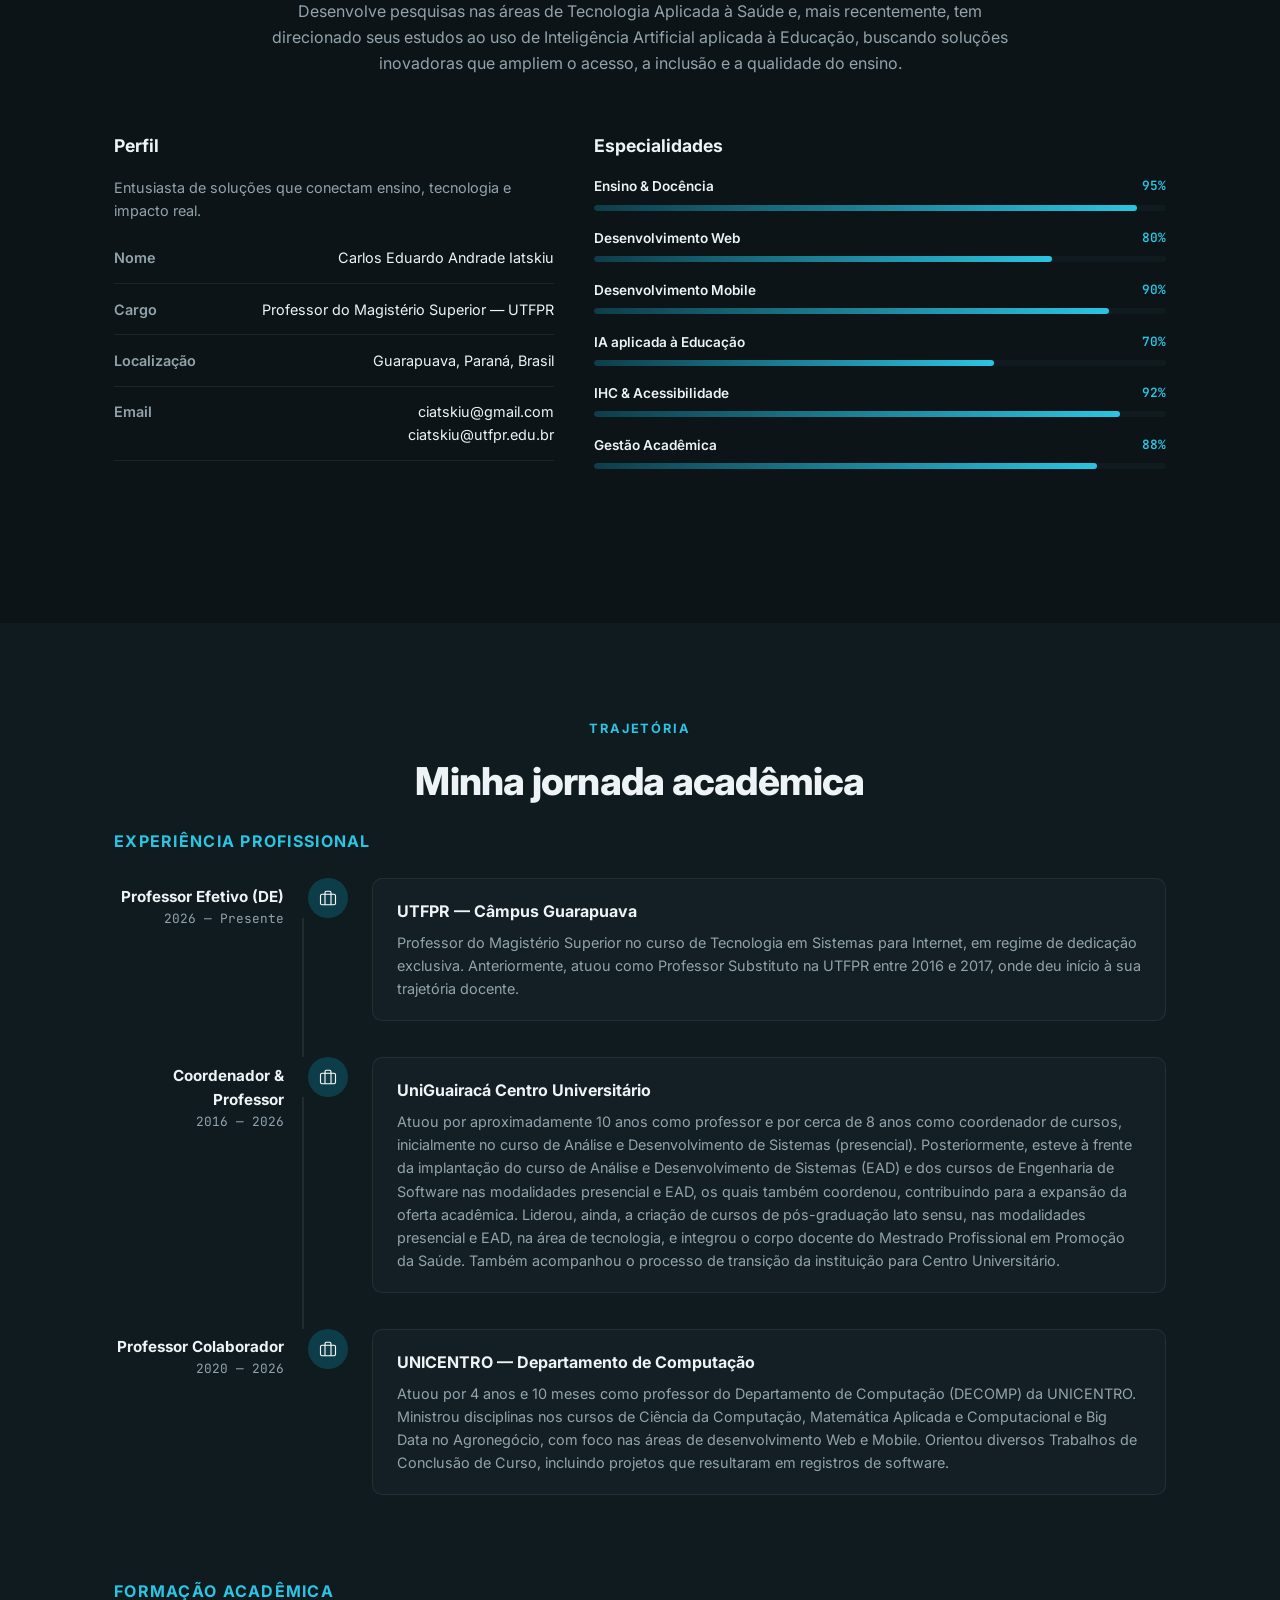
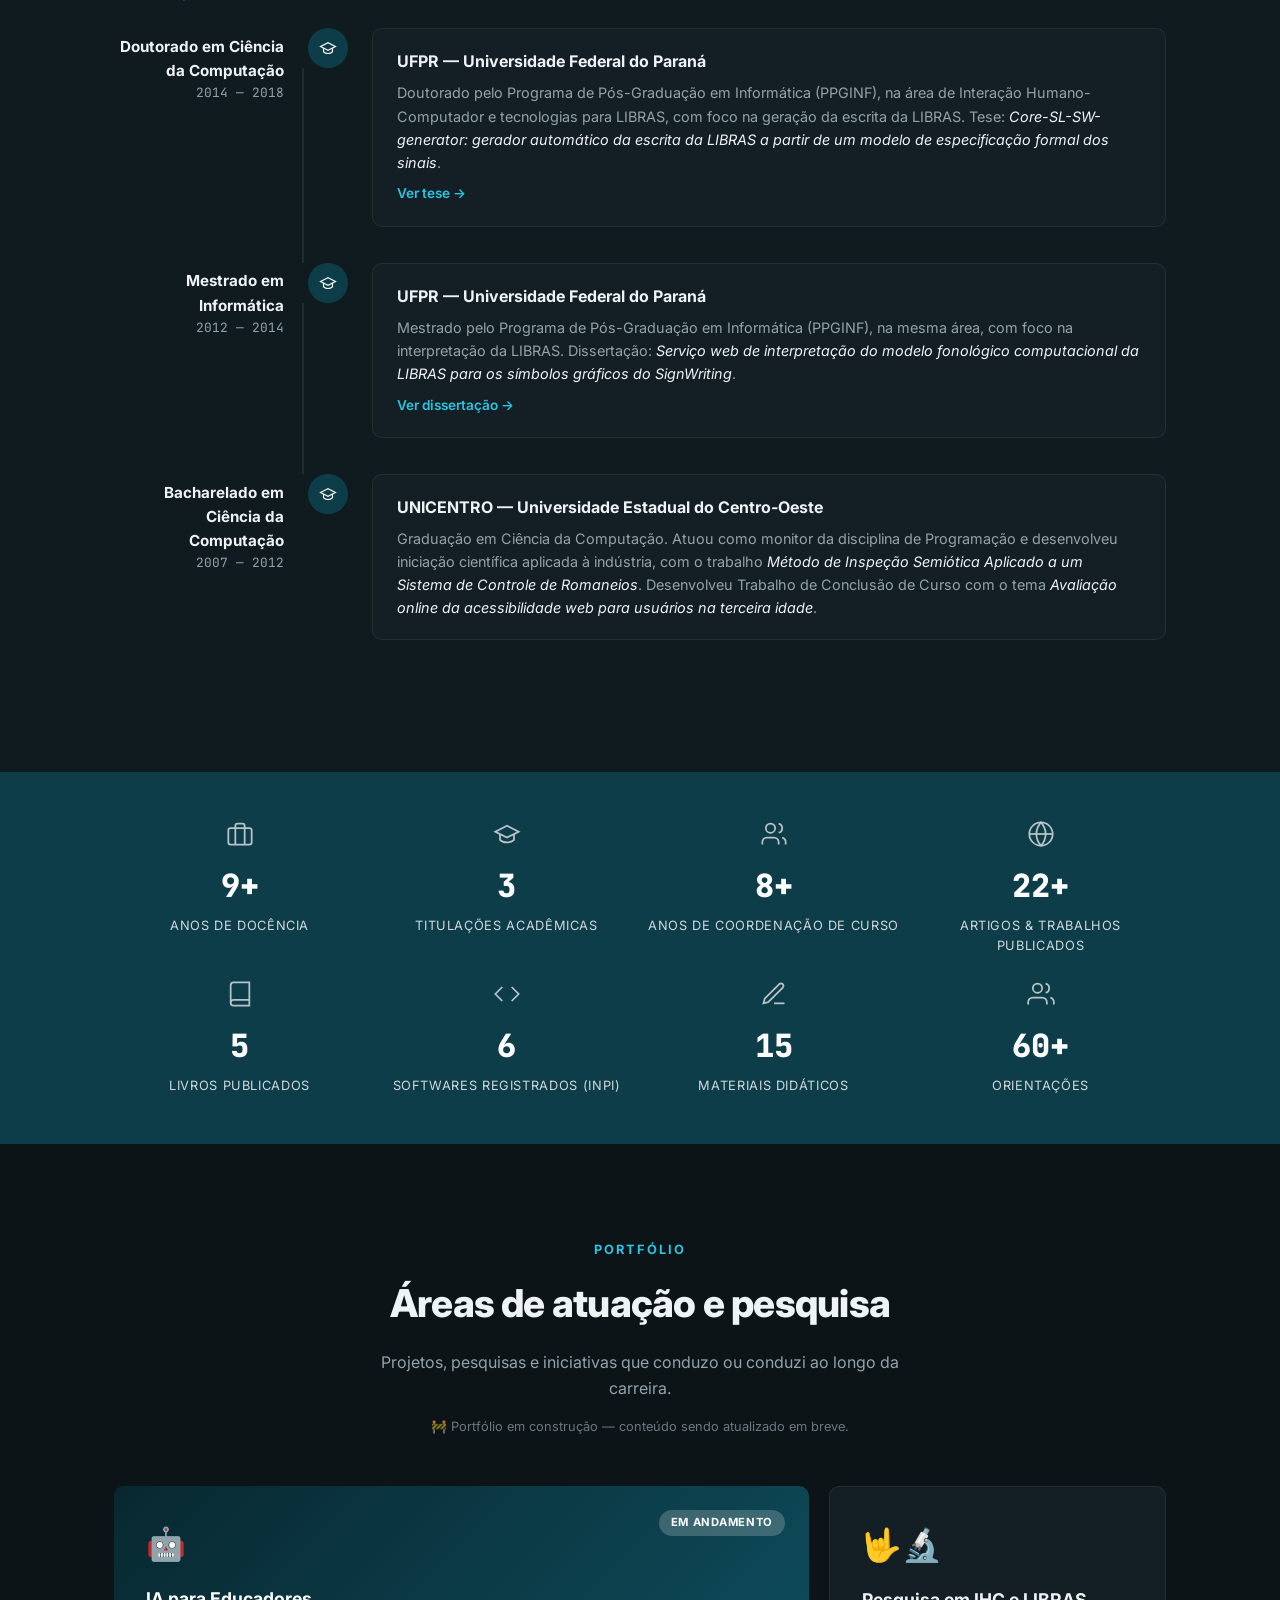
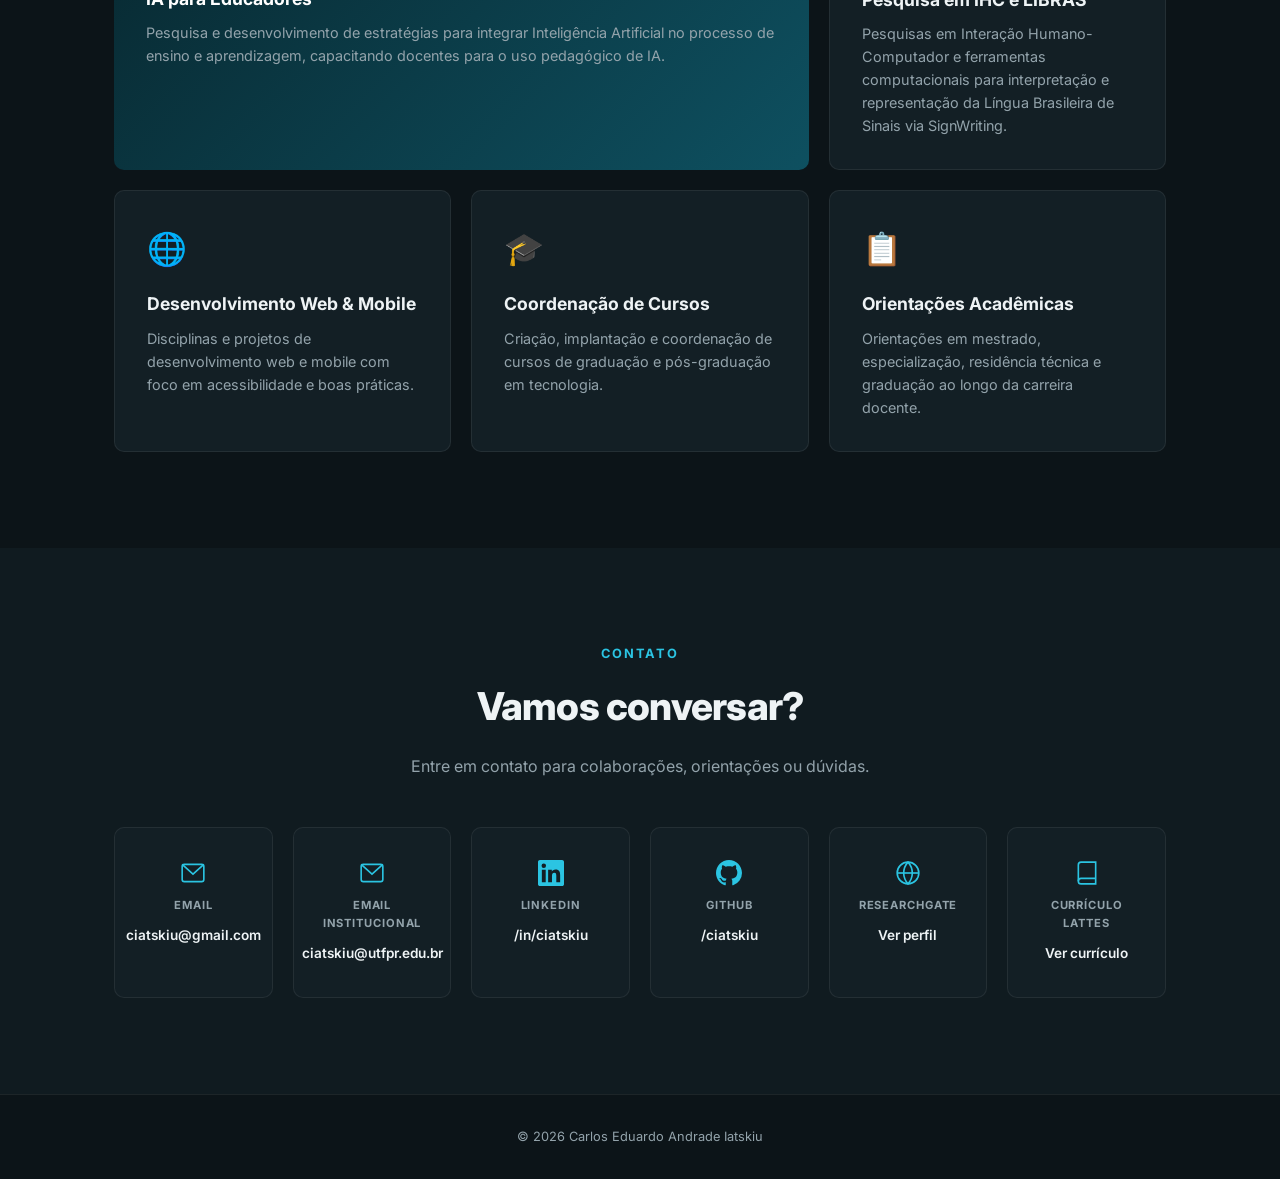
==== commit 73978a15: "Remove modal from published site; keep feature local only Cards are now static on the published vers" ====
--- a/index.html
+++ b/index.html
@@ -280,40 +280,35 @@
         <p class="portfolio__wip" data-i18n="portfolio.wip">🚧 Portfólio em construção — conteúdo sendo atualizado em breve.</p>
 
         <div class="projects">
-          <article class="project-card project-card--featured" data-modal="p1" role="button" tabindex="0">
+          <article class="project-card project-card--featured" id="card-p1">
             <div class="project-card__icon">🤖</div>
             <span class="project-card__badge" data-i18n="portfolio.badge_new">Em andamento</span>
             <h3 data-i18n="portfolio.p1_title">IA para Educadores</h3>
             <p data-i18n="portfolio.p1_desc">Pesquisa e desenvolvimento de estratégias para integrar Inteligência Artificial no processo de ensino e aprendizagem, capacitando docentes para o uso pedagógico de IA.</p>
-            <span class="project-card__more" data-i18n="portfolio.more">Ver mais →</span>
-          </article>
-
-          <article class="project-card" data-modal="p2" role="button" tabindex="0">
+          </article>
+
+          <article class="project-card" id="card-p2">
             <div class="project-card__icon">🤟🔬</div>
             <h3 data-i18n="portfolio.p2_title">Pesquisa em IHC e LIBRAS</h3>
             <p data-i18n="portfolio.p2_desc">Pesquisas em Interação Humano-Computador e ferramentas computacionais para interpretação e representação da Língua Brasileira de Sinais via SignWriting.</p>
-            <span class="project-card__more" data-i18n="portfolio.more">Ver mais →</span>
-          </article>
-
-          <article class="project-card" data-modal="p3" role="button" tabindex="0">
+          </article>
+
+          <article class="project-card" id="card-p3">
             <div class="project-card__icon">🌐</div>
             <h3 data-i18n="portfolio.p3_title">Desenvolvimento Web & Mobile</h3>
             <p data-i18n="portfolio.p3_desc">Disciplinas e projetos de desenvolvimento web e mobile com foco em acessibilidade e boas práticas.</p>
-            <span class="project-card__more" data-i18n="portfolio.more">Ver mais →</span>
-          </article>
-
-          <article class="project-card" data-modal="p4" role="button" tabindex="0">
+          </article>
+
+          <article class="project-card" id="card-p4">
             <div class="project-card__icon">🎓</div>
             <h3 data-i18n="portfolio.p4_title">Coordenação de Cursos</h3>
             <p data-i18n="portfolio.p4_desc">Criação, implantação e coordenação de cursos de graduação e pós-graduação em tecnologia.</p>
-            <span class="project-card__more" data-i18n="portfolio.more">Ver mais →</span>
-          </article>
-
-          <article class="project-card" data-modal="p5" role="button" tabindex="0">
+          </article>
+
+          <article class="project-card" id="card-p5">
             <div class="project-card__icon">📋</div>
             <h3 data-i18n="portfolio.p5_title">Orientações Acadêmicas</h3>
             <p data-i18n="portfolio.p5_desc">Orientações em mestrado, especialização, residência técnica e graduação ao longo da carreira docente.</p>
-            <span class="project-card__more" data-i18n="portfolio.more">Ver mais →</span>
           </article>
         </div>
       </div>
@@ -373,23 +368,8 @@
     </div>
   </footer>
 
-  <!-- Modal -->
-  <div class="modal" id="portfolio-modal" role="dialog" aria-modal="true" aria-labelledby="modal-title" hidden>
-    <div class="modal__overlay"></div>
-    <div class="modal__box">
-      <button class="modal__close" aria-label="Fechar">
-        <svg viewBox="0 0 24 24" fill="none" stroke="currentColor" stroke-width="2"><line x1="18" y1="6" x2="6" y2="18"/><line x1="6" y1="6" x2="18" y2="18"/></svg>
-      </button>
-      <div class="modal__icon" id="modal-icon"></div>
-      <h2 class="modal__title" id="modal-title"></h2>
-      <p class="modal__desc" id="modal-desc"></p>
-      <div class="modal__tags" id="modal-tags"></div>
-      <div class="modal__links" id="modal-links"></div>
-    </div>
-  </div>
-
   <script src="js/i18n.js"></script>
   <script src="js/main.js"></script>
-  <script src="js/modal.js"></script>
+  <script src="js/modal.js" onerror=""></script>
 </body>
 </html>
--- a/css/style.css
+++ b/css/style.css
@@ -286,8 +286,8 @@
 
 .about__avatar {
   flex-shrink: 0;
-  width: 160px;
-  height: 160px;
+  width: 220px;
+  height: 220px;
   border-radius: 50%;
   overflow: hidden;
   border: 3px solid var(--accent);
@@ -580,8 +580,8 @@
   background: var(--card-bg);
   border: 1px solid var(--card-border);
   border-radius: calc(var(--radius) * 1.5);
-  padding: 2.5rem;
-  max-width: 560px;
+  padding: 3rem;
+  max-width: 720px;
   width: 100%;
   max-height: 90vh;
   overflow-y: auto;
@@ -642,7 +642,53 @@
   color: var(--text-secondary);
 }
 
-.modal__links { display: flex; flex-wrap: wrap; gap: 0.75rem; }
+.modal__links { display: flex; flex-wrap: wrap; gap: 0.75rem; margin-top: 0.5rem; }
+
+/* Modal structured content */
+.modal-section { margin-bottom: 1.75rem; }
+.modal-section:last-child { margin-bottom: 0; }
+
+.modal-section__title {
+  font-size: 0.85rem;
+  font-weight: 700;
+  color: var(--accent);
+  text-transform: uppercase;
+  letter-spacing: 0.05em;
+  margin-bottom: 0.2rem;
+}
+
+.modal-section__inst {
+  font-size: 0.78rem;
+  color: var(--text-secondary);
+  margin-bottom: 0.75rem;
+}
+
+.modal-list {
+  list-style: none;
+  display: flex;
+  flex-direction: column;
+  gap: 0.6rem;
+}
+
+.modal-list li {
+  font-size: 0.85rem;
+  line-height: 1.5;
+  padding-left: 1rem;
+  border-left: 2px solid var(--card-border);
+  color: var(--text-secondary);
+}
+
+.modal-list li strong { color: var(--text); font-weight: 600; }
+
+.modal-year {
+  display: inline-block;
+  margin-left: 0.4rem;
+  font-size: 0.72rem;
+  font-weight: 600;
+  color: var(--accent);
+  opacity: 0.8;
+  white-space: nowrap;
+}
 
 .modal__link {
   display: inline-flex;
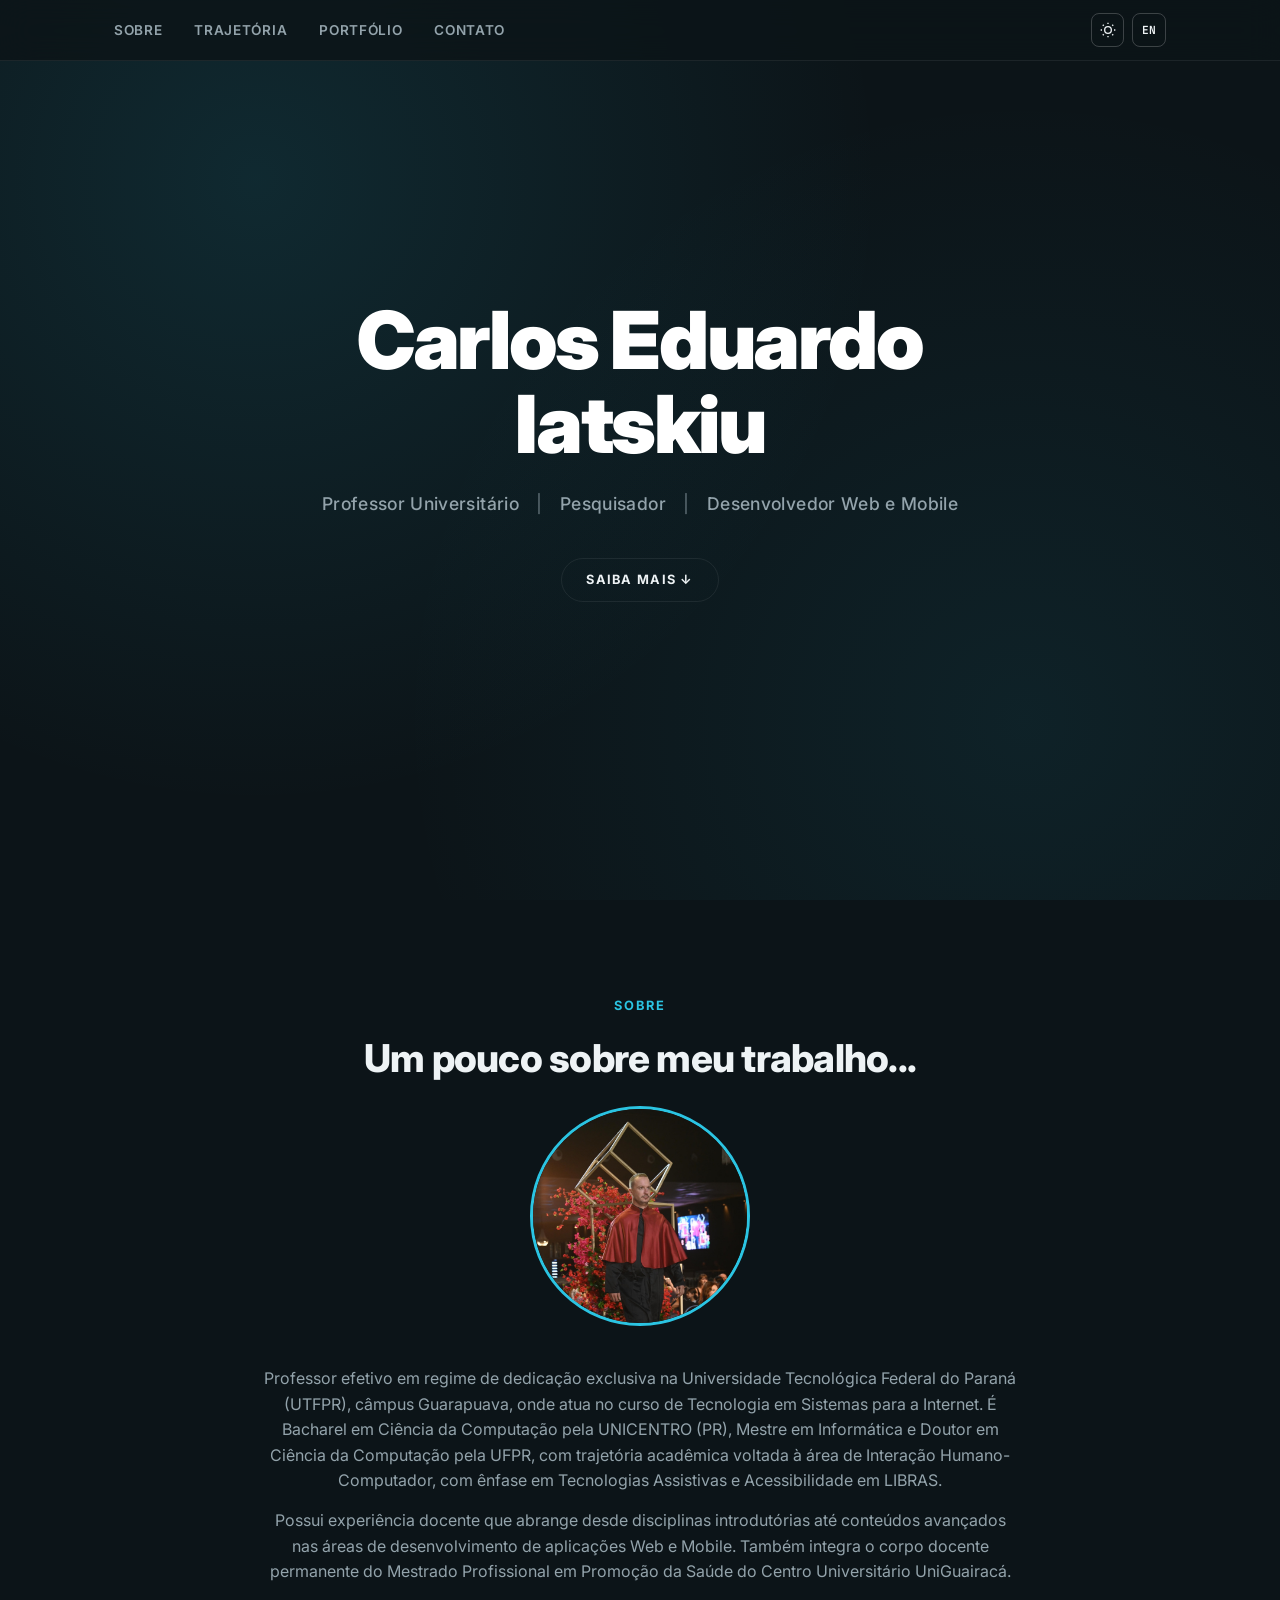
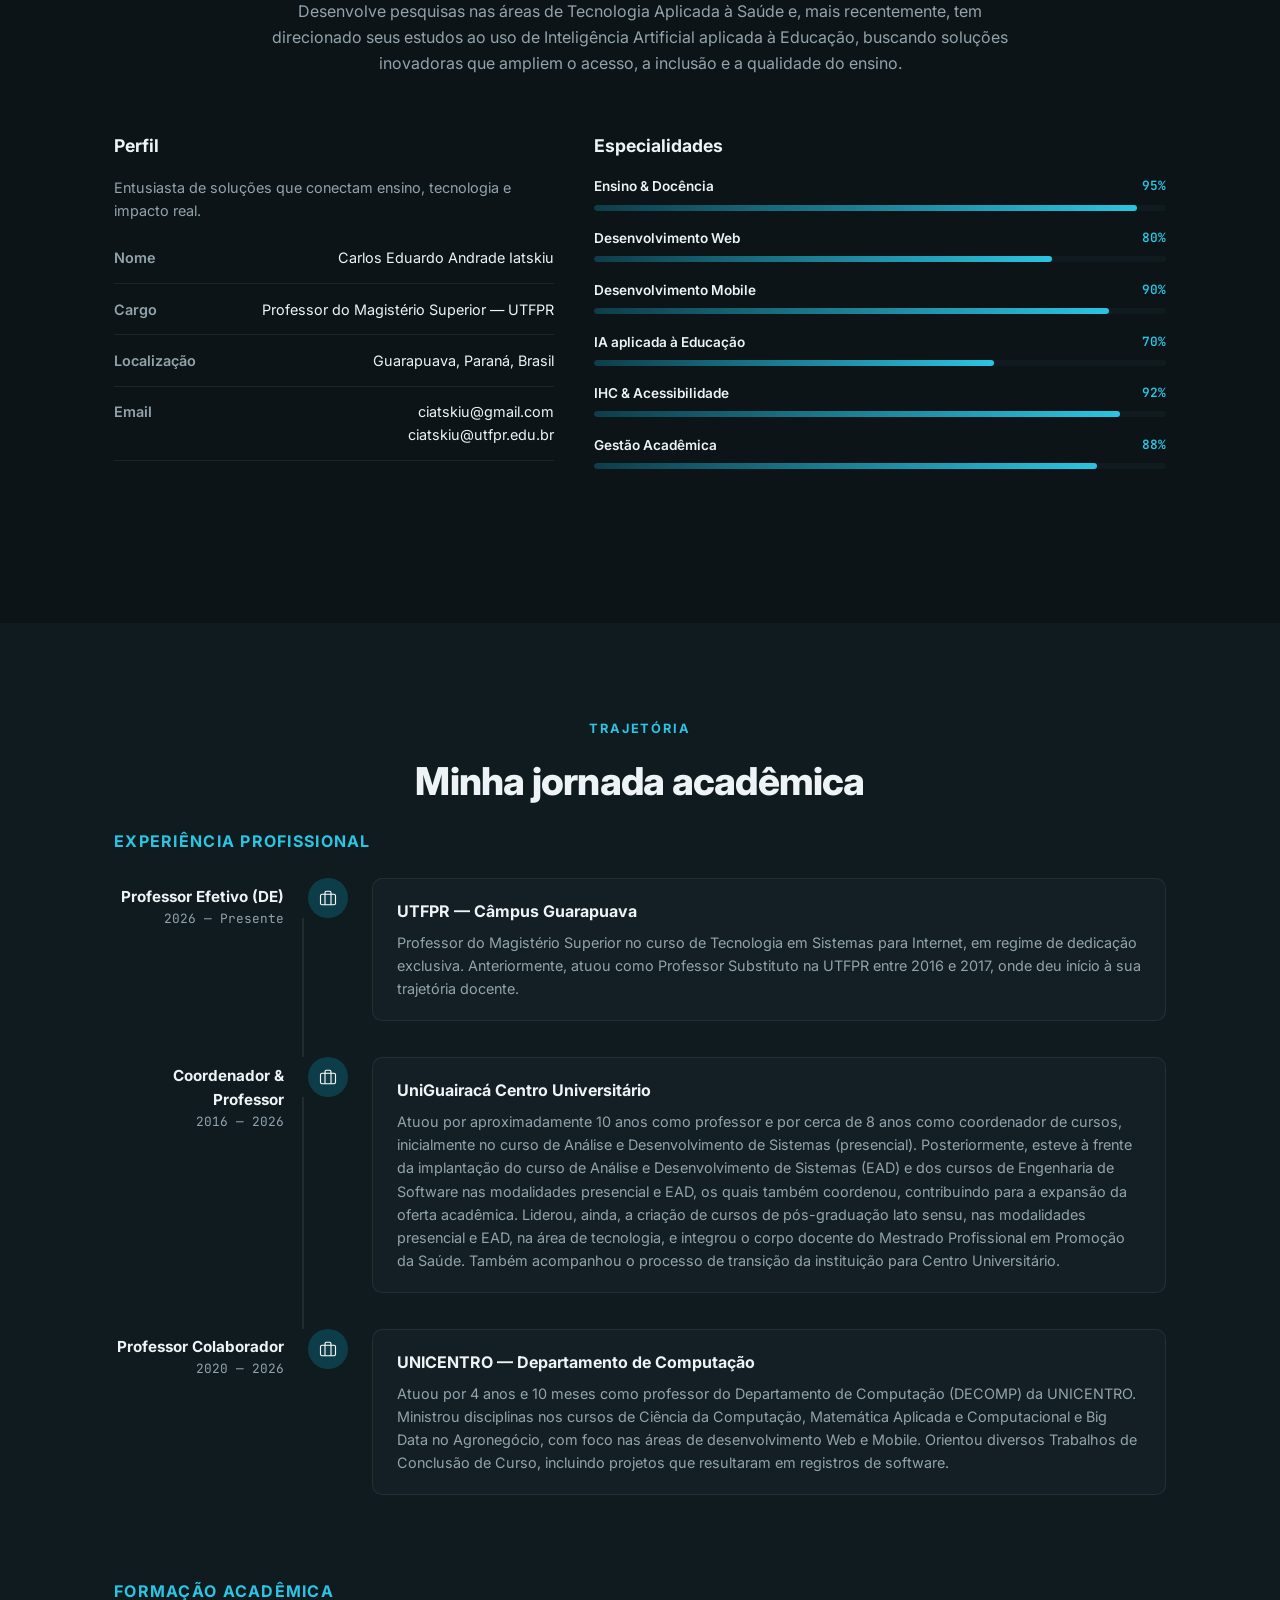
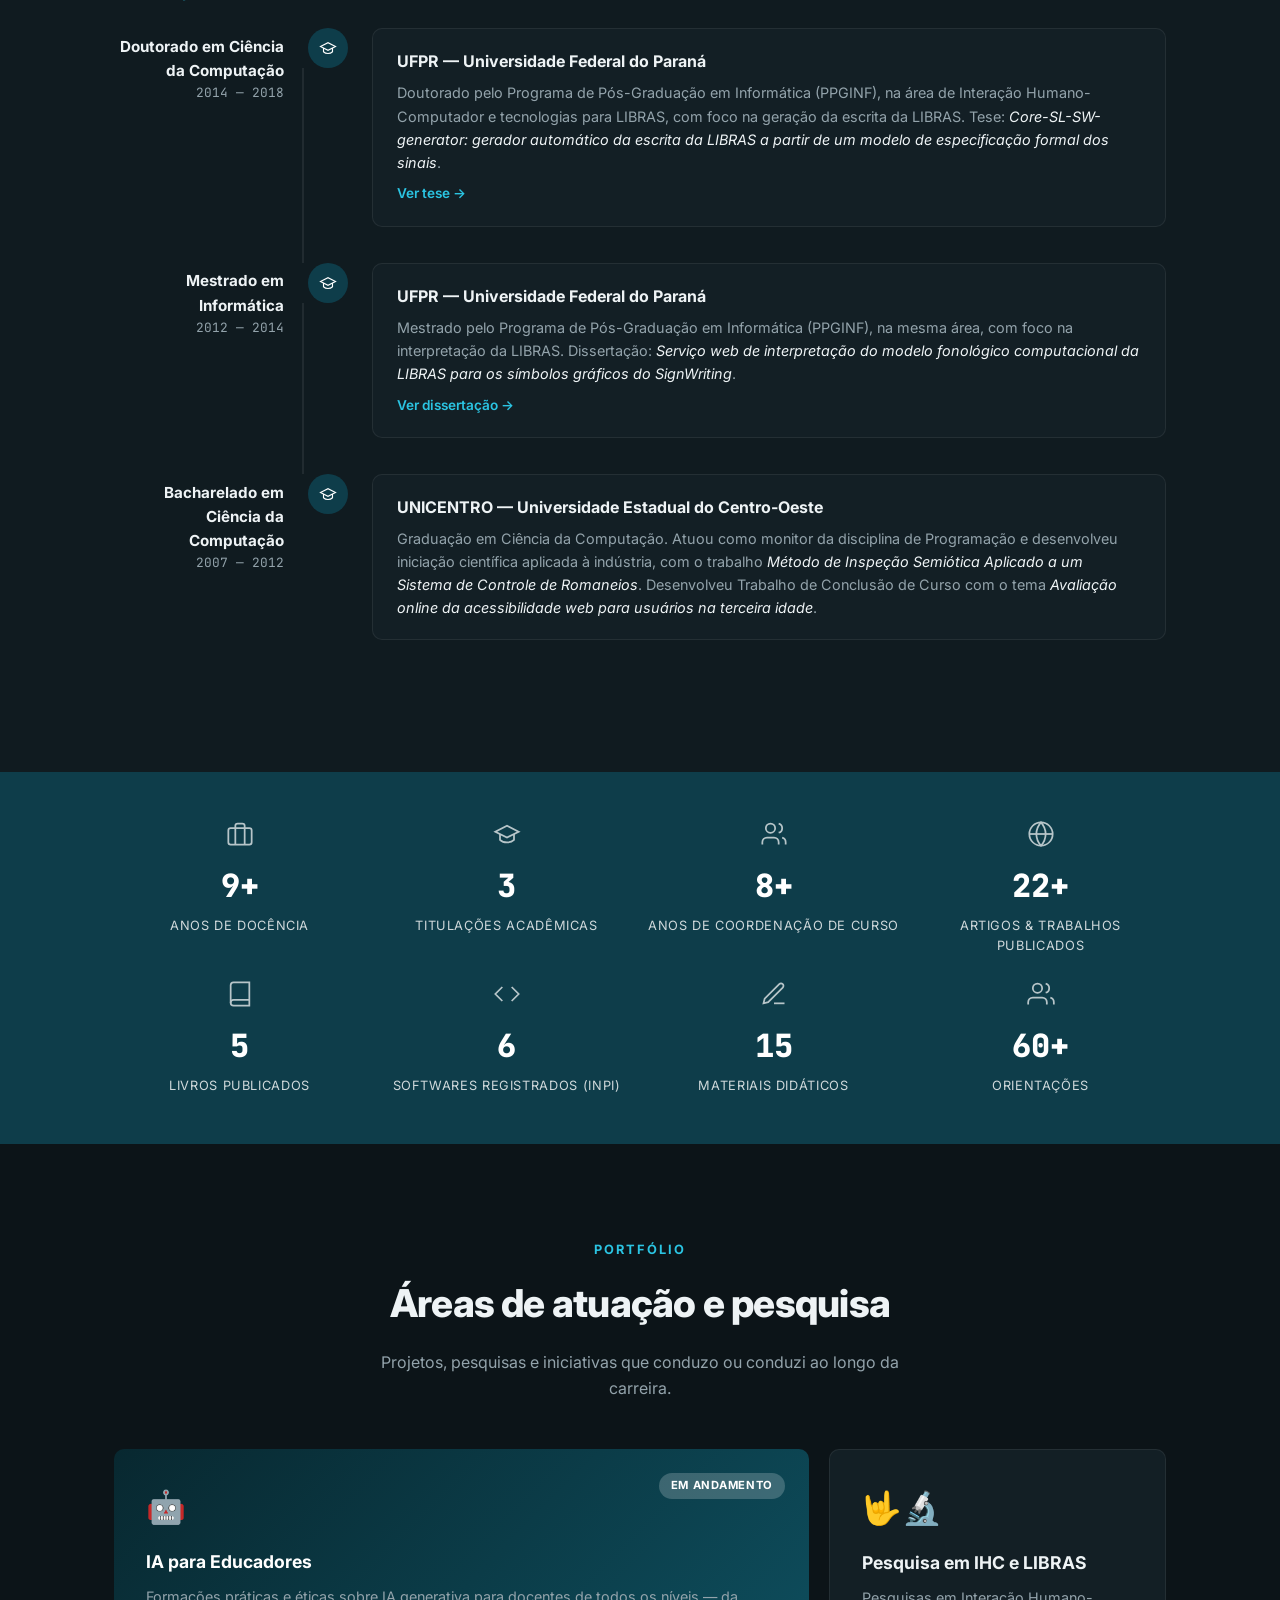
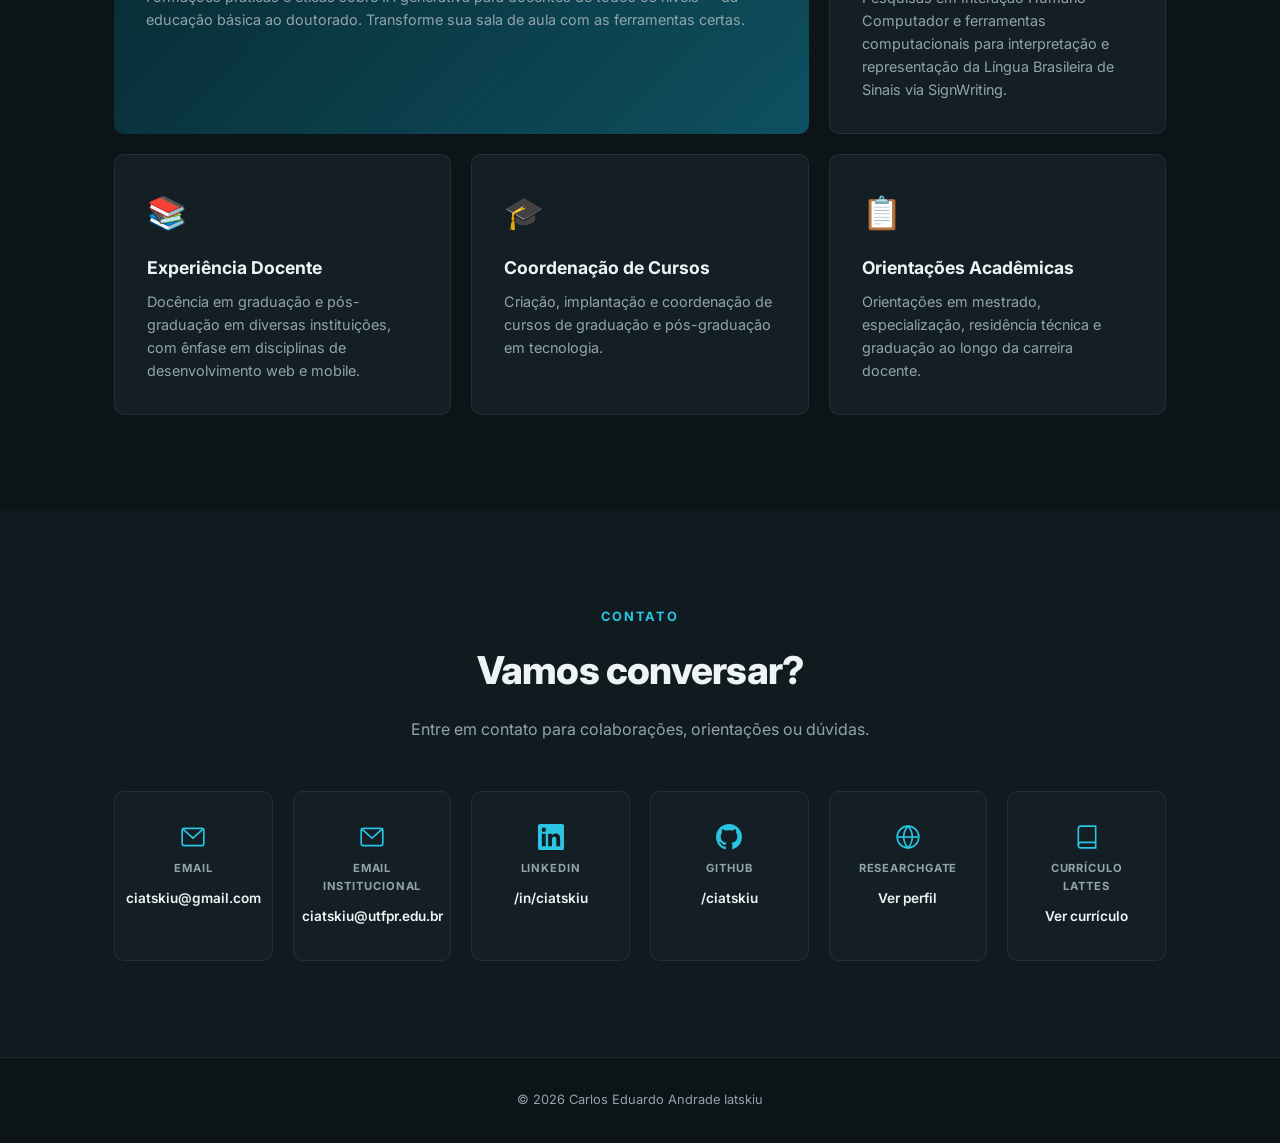
==== commit 43add973: "Update portfolio cards with real content and remove WIP notice - p1 (IA para Educadores): new compel" ====
--- a/index.html
+++ b/index.html
@@ -277,14 +277,12 @@
         <p class="section__eyebrow" data-i18n="portfolio.eyebrow">Portfólio</p>
         <h2 class="section__title" data-i18n="portfolio.title">Áreas de atuação e pesquisa</h2>
         <p class="section__subtitle" data-i18n="portfolio.subtitle">Projetos, pesquisas e iniciativas que conduzo ou conduzi ao longo da carreira.</p>
-        <p class="portfolio__wip" data-i18n="portfolio.wip">🚧 Portfólio em construção — conteúdo sendo atualizado em breve.</p>
-
         <div class="projects">
           <article class="project-card project-card--featured" id="card-p1">
             <div class="project-card__icon">🤖</div>
             <span class="project-card__badge" data-i18n="portfolio.badge_new">Em andamento</span>
             <h3 data-i18n="portfolio.p1_title">IA para Educadores</h3>
-            <p data-i18n="portfolio.p1_desc">Pesquisa e desenvolvimento de estratégias para integrar Inteligência Artificial no processo de ensino e aprendizagem, capacitando docentes para o uso pedagógico de IA.</p>
+            <p data-i18n="portfolio.p1_desc">Formações práticas e éticas sobre IA generativa para docentes de todos os níveis — da educação básica ao doutorado. Transforme sua sala de aula com as ferramentas certas.</p>
           </article>
 
           <article class="project-card" id="card-p2">
@@ -294,9 +292,9 @@
           </article>
 
           <article class="project-card" id="card-p3">
-            <div class="project-card__icon">🌐</div>
-            <h3 data-i18n="portfolio.p3_title">Desenvolvimento Web & Mobile</h3>
-            <p data-i18n="portfolio.p3_desc">Disciplinas e projetos de desenvolvimento web e mobile com foco em acessibilidade e boas práticas.</p>
+            <div class="project-card__icon">📚</div>
+            <h3 data-i18n="portfolio.p3_title">Experiência Docente</h3>
+            <p data-i18n="portfolio.p3_desc">Docência em graduação e pós-graduação em diversas instituições, com ênfase em disciplinas de desenvolvimento web e mobile.</p>
           </article>
 
           <article class="project-card" id="card-p4">
